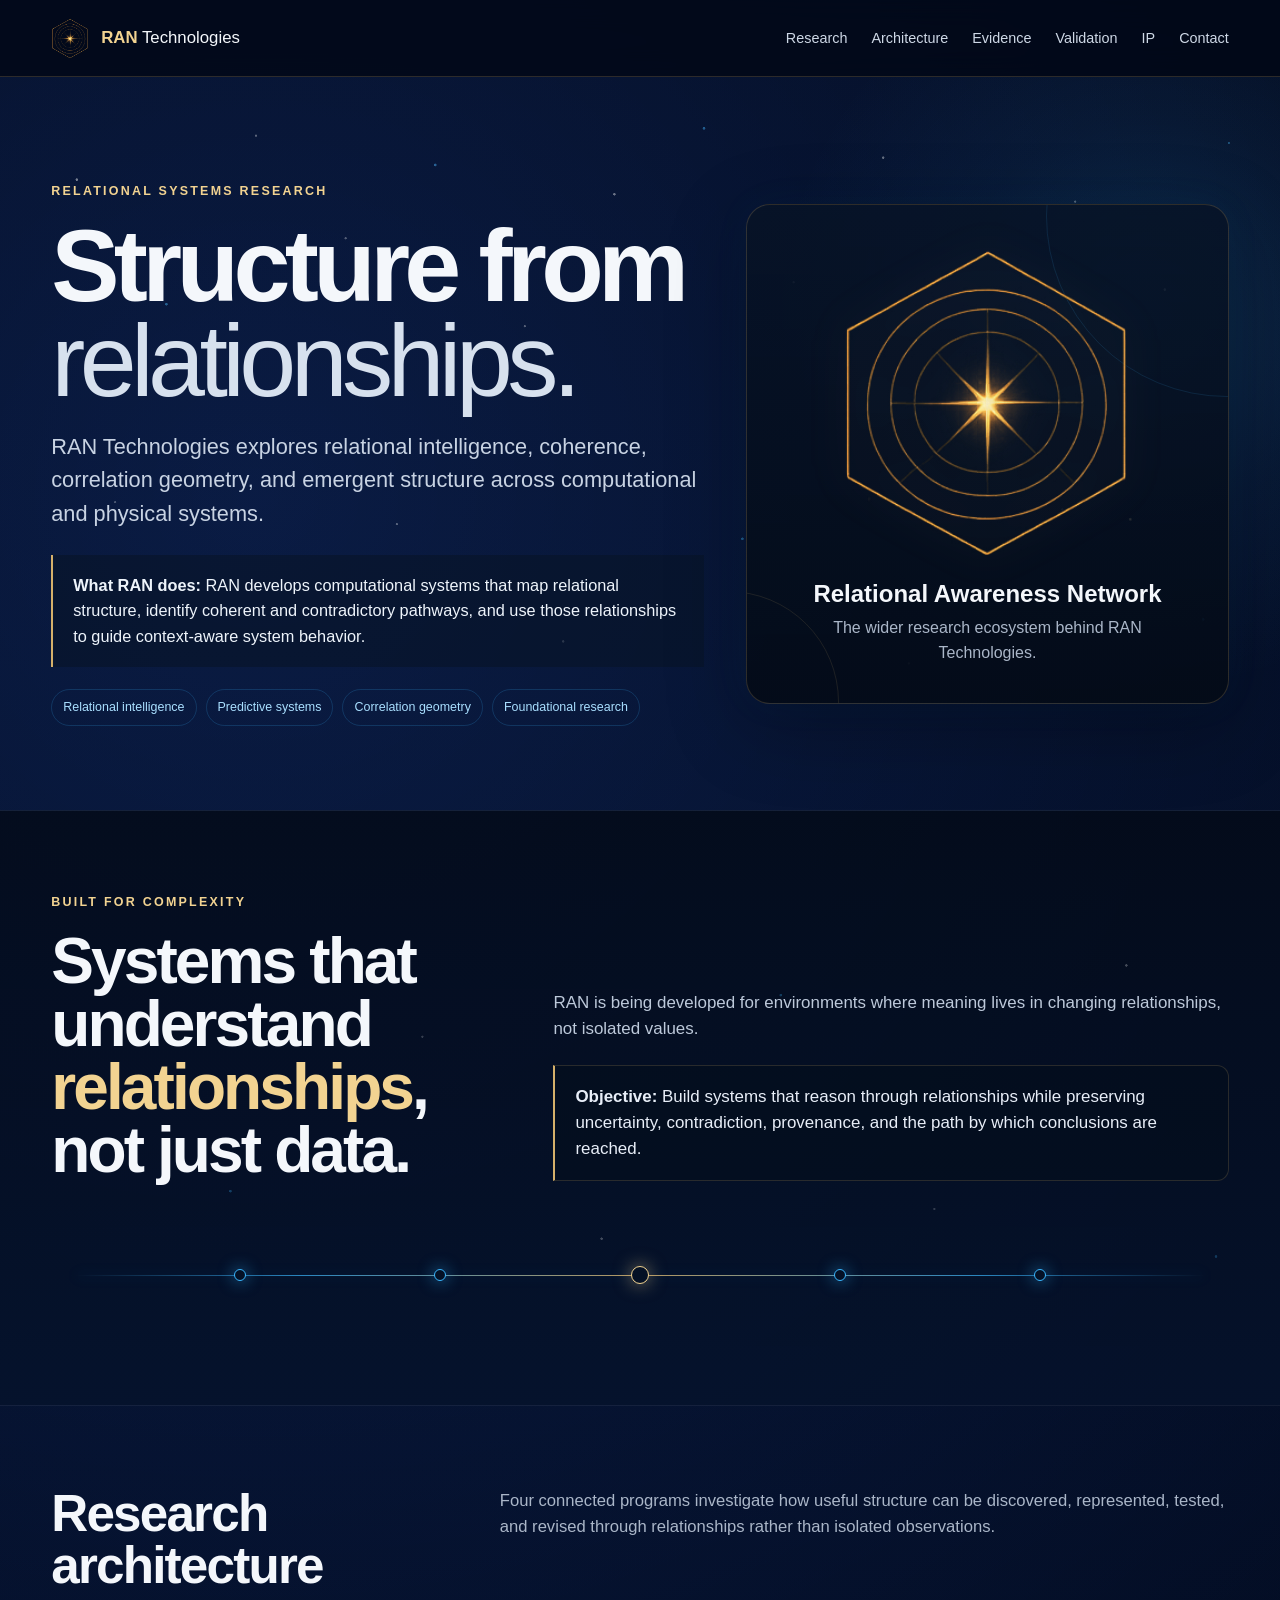
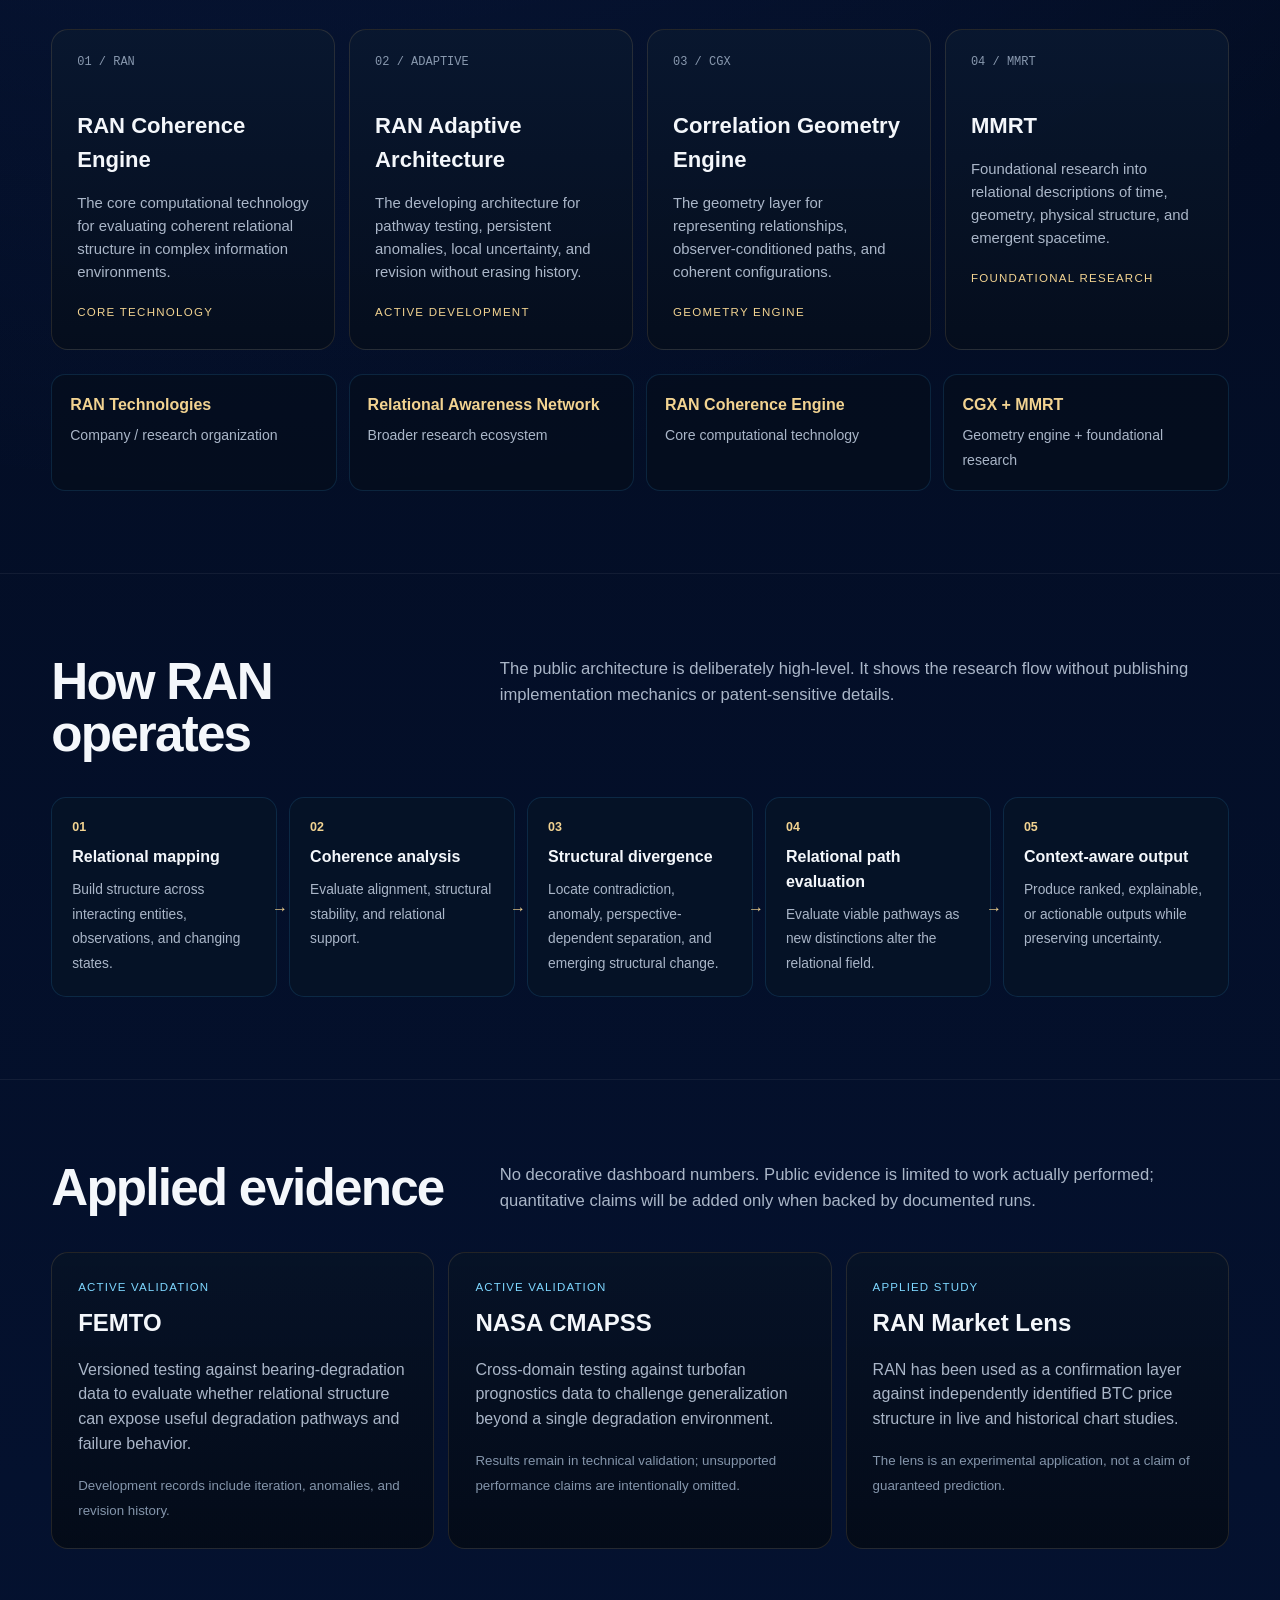
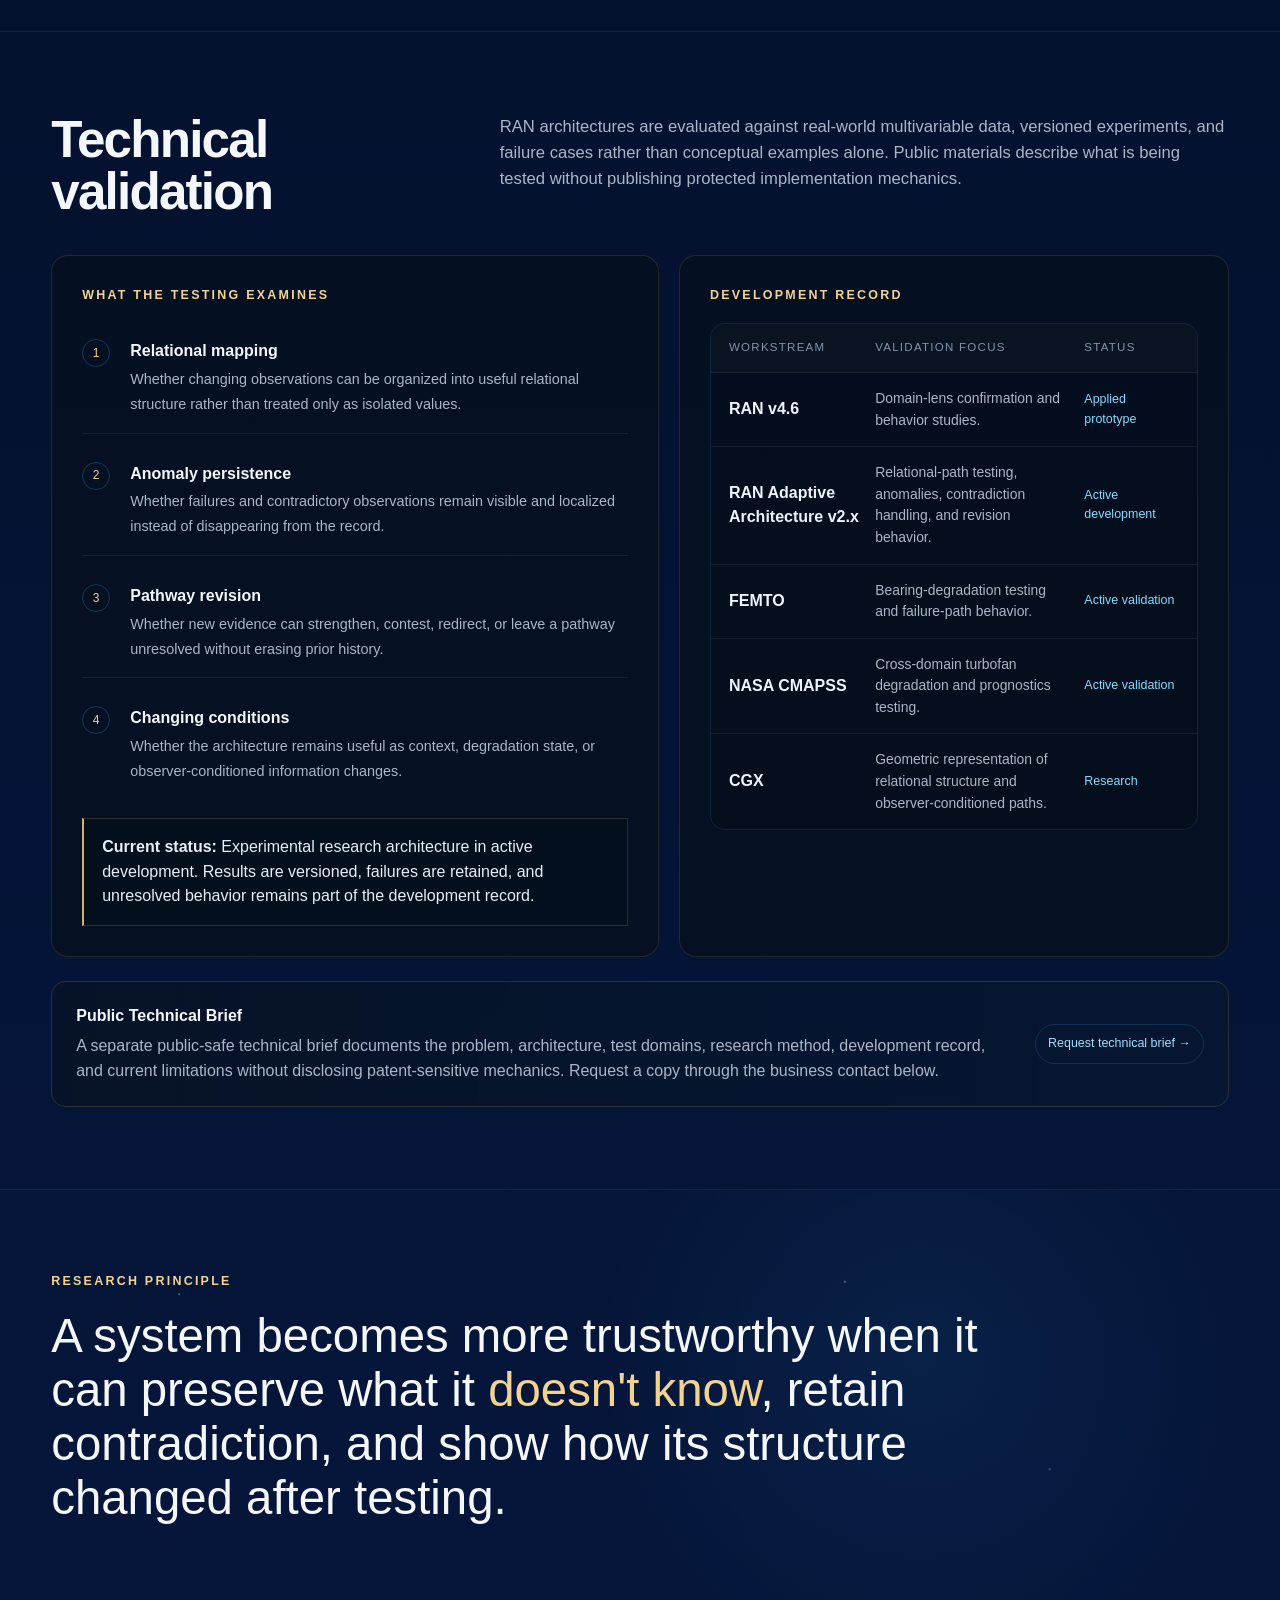
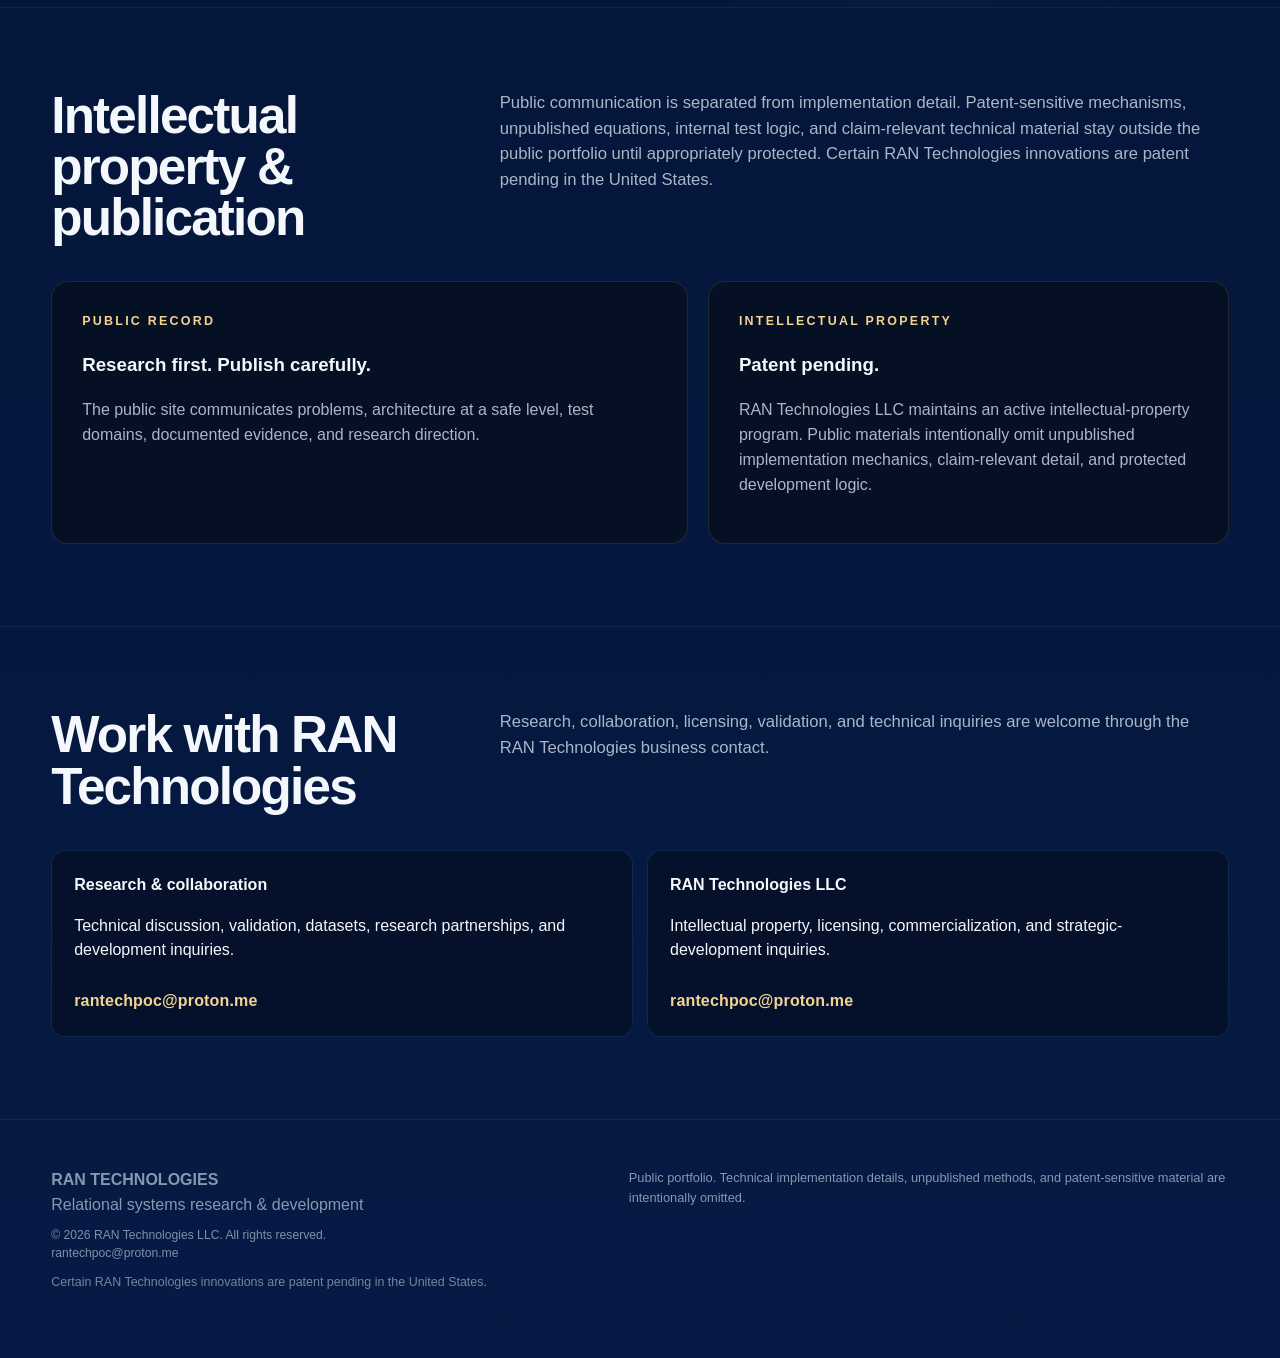
==== index.html @ ba669651 "Add files via upload ran-technologies.com" ====
<!DOCTYPE html>
<html lang="en"><head><meta charset="utf-8"/><meta content="width=device-width,initial-scale=1" name="viewport"/><title>RAN Technologies — Relational Systems Research | Patent Pending</title>
<style>
:root{--bg:#020817;--navy:#07142d;--panel:#071326;--panel2:#0a1a34;--text:#f4f7fb;--muted:#aab6c8;--gold:#d5b06a;--gold2:#f2d391;--blue:#39b7ff;--line:rgba(213,176,106,.20)}*{box-sizing:border-box}html{scroll-behavior:smooth}body{margin:0;background:radial-gradient(circle at 20% 8%,rgba(45,110,255,.18),transparent 28%),linear-gradient(180deg,#020817,#061a45);color:var(--text);font-family:Inter,Arial,sans-serif;line-height:1.55}a{color:inherit;text-decoration:none}.wrap{width:min(1180px,92vw);margin:auto}nav{position:sticky;top:0;z-index:9;background:rgba(2,8,23,.82);backdrop-filter:blur(14px);border-bottom:1px solid var(--line)}.nav{height:76px;display:flex;align-items:center;justify-content:space-between}.brand{display:flex;align-items:center;gap:12px;font-size:1.05rem}.brand img{width:38px}.brand b{color:var(--gold2)}.links{display:flex;gap:24px;color:#ced8e6;font-size:.9rem}header{padding:105px 0 84px;min-height:640px;display:flex;align-items:center}.hero{display:grid;grid-template-columns:1.15fr .85fr;gap:42px;align-items:center}.eyebrow{text-transform:uppercase;letter-spacing:.18em;color:var(--gold2);font-weight:700;font-size:.78rem;margin-bottom:18px}h1{font-size:clamp(3.3rem,8vw,7.1rem);line-height:.92;letter-spacing:-.055em;margin:0 0 22px}h1 span{font-weight:350;color:#d7e1ee}.lead{font-size:clamp(1.08rem,2vw,1.36rem);color:#c8d3e3;max-width:780px}.definition{margin-top:24px;padding:18px 20px;border-left:2px solid var(--gold);background:rgba(7,19,38,.58);color:#eef4fb;max-width:790px;font-size:1.02rem}.chips{display:flex;gap:9px;flex-wrap:wrap;margin-top:22px}.chip{border:1px solid rgba(57,183,255,.18);padding:8px 11px;border-radius:999px;color:#a9dfff;font-size:.78rem}.hero-logo{background:linear-gradient(180deg,rgba(7,19,38,.85),rgba(4,11,23,.92));border:1px solid var(--line);border-radius:24px;padding:38px;text-align:center}.hero-logo img{width:min(300px,80%);filter:drop-shadow(0 0 20px rgba(242,211,145,.2))}.hero-logo h3{margin:12px 0 4px;font-size:1.5rem}.hero-logo p{margin:0;color:var(--muted)}section{padding:82px 0;border-top:1px solid rgba(255,255,255,.06)}.head{display:grid;grid-template-columns:.82fr 1.5fr;gap:50px;margin-bottom:38px}h2{font-size:clamp(2rem,4vw,3.4rem);line-height:1;margin:0;letter-spacing:-.035em}.head p{margin:0;color:var(--muted);font-size:1.04rem}.grid4{display:grid;grid-template-columns:repeat(4,1fr);gap:14px}.card{background:linear-gradient(180deg,rgba(9,24,47,.95),rgba(5,14,29,.96));border:1px solid rgba(213,176,106,.15);border-radius:17px;padding:25px;min-height:265px}.num{color:#8898ae;font:12px ui-monospace,monospace;margin-bottom:40px}.card h3{font-size:1.38rem;margin:0 0 10px}.card p{color:var(--muted);font-size:.93rem}.tag{color:var(--gold2);font-size:.72rem;letter-spacing:.11em;text-transform:uppercase}.hierarchy{display:grid;grid-template-columns:repeat(4,1fr);gap:12px;margin-top:24px}.hitem{padding:18px;border:1px solid rgba(57,183,255,.14);border-radius:14px;background:rgba(5,13,27,.62)}.hitem strong{display:block;color:var(--gold2);margin-bottom:5px}.hitem span{color:var(--muted);font-size:.88rem}.flow{display:grid;grid-template-columns:repeat(5,1fr);gap:12px;align-items:stretch}.step{background:rgba(7,19,38,.8);border:1px solid rgba(57,183,255,.14);border-radius:15px;padding:20px;position:relative}.step:not(:last-child):after{content:'→';position:absolute;right:-12px;top:50%;color:var(--gold2);z-index:2}.step b{display:block;color:var(--gold2);font-size:.78rem;margin-bottom:8px}.step strong{display:block;margin-bottom:7px}.step span{color:var(--muted);font-size:.86rem}.proof{display:grid;grid-template-columns:repeat(3,1fr);gap:14px}.proofcard{background:linear-gradient(180deg,rgba(7,19,38,.88),rgba(4,11,23,.92));border:1px solid rgba(213,176,106,.15);border-radius:17px;padding:26px}.proofcard .status{font-size:.72rem;text-transform:uppercase;letter-spacing:.1em;color:#7ed7ff}.proofcard h3{font-size:1.5rem;margin:8px 0 10px}.proofcard p{color:var(--muted)}.proofcard small{color:#8495ab}.method{font-size:clamp(1.7rem,3.7vw,3.15rem);line-height:1.14;max-width:980px}.method em{font-style:normal;color:var(--gold2)}.split{display:grid;grid-template-columns:1.1fr .9fr;gap:20px}.panel{background:rgba(6,16,32,.84);border:1px solid rgba(213,176,106,.15);border-radius:17px;padding:30px}.panel p{color:var(--muted)}.contact{display:grid;grid-template-columns:1fr 1fr;gap:14px}.contact div{padding:22px;border:1px solid rgba(57,183,255,.14);border-radius:14px;background:rgba(5,13,27,.6)}.doorwrap{padding:34px 0 10px;text-align:center}.door{display:inline-grid;place-items:center;width:48px;height:48px;border:1px solid rgba(213,176,106,.26);border-radius:50%;font-size:20px;color:var(--gold2);opacity:.62}footer{padding:48px 0 65px;color:#8798ae;border-top:1px solid rgba(255,255,255,.06)}.foot{display:flex;justify-content:space-between;gap:30px}@media(max-width:900px){.links{display:none}.hero,.head,.split{grid-template-columns:1fr}.grid4{grid-template-columns:1fr 1fr}.hierarchy{grid-template-columns:1fr 1fr}.flow,.proof,.contact{grid-template-columns:1fr}.step:not(:last-child):after{content:'↓';right:50%;top:auto;bottom:-15px}}@media(max-width:560px){.grid4,.hierarchy{grid-template-columns:1fr}}

/* V4 atmospheric layer: sparse, deliberate, not decorative wallpaper */
header{position:relative;overflow:hidden;isolation:isolate}
header:before{content:"";position:absolute;inset:0;z-index:-2;pointer-events:none;opacity:.62;background-image:
radial-gradient(circle at 6% 14%,rgba(255,255,255,.72) 0 1px,transparent 1.5px),
radial-gradient(circle at 13% 31%,rgba(75,190,255,.70) 0 1px,transparent 1.6px),
radial-gradient(circle at 20% 8%,rgba(255,255,255,.55) 0 .8px,transparent 1.4px),
radial-gradient(circle at 27% 22%,rgba(255,255,255,.48) 0 .9px,transparent 1.4px),
radial-gradient(circle at 34% 12%,rgba(78,184,255,.75) 0 1px,transparent 1.7px),
radial-gradient(circle at 41% 34%,rgba(255,255,255,.50) 0 .8px,transparent 1.4px),
radial-gradient(circle at 48% 16%,rgba(255,255,255,.65) 0 1px,transparent 1.5px),
radial-gradient(circle at 55% 7%,rgba(65,180,255,.72) 0 1px,transparent 1.7px),
radial-gradient(circle at 62% 28%,rgba(255,255,255,.46) 0 .8px,transparent 1.4px),
radial-gradient(circle at 69% 11%,rgba(255,255,255,.62) 0 .9px,transparent 1.5px),
radial-gradient(circle at 76% 35%,rgba(75,190,255,.65) 0 1px,transparent 1.6px),
radial-gradient(circle at 84% 17%,rgba(255,255,255,.52) 0 .8px,transparent 1.4px),
radial-gradient(circle at 91% 29%,rgba(255,255,255,.68) 0 1px,transparent 1.5px),
radial-gradient(circle at 96% 9%,rgba(75,190,255,.55) 0 .8px,transparent 1.4px),
radial-gradient(circle at 9% 58%,rgba(255,255,255,.42) 0 .8px,transparent 1.4px),
radial-gradient(circle at 18% 73%,rgba(63,183,255,.62) 0 1px,transparent 1.6px),
radial-gradient(circle at 31% 61%,rgba(255,255,255,.52) 0 .8px,transparent 1.4px),
radial-gradient(circle at 44% 77%,rgba(255,255,255,.55) 0 .9px,transparent 1.5px),
radial-gradient(circle at 58% 63%,rgba(63,183,255,.68) 0 1px,transparent 1.6px),
radial-gradient(circle at 71% 80%,rgba(255,255,255,.43) 0 .8px,transparent 1.4px),
radial-gradient(circle at 83% 59%,rgba(255,255,255,.58) 0 .9px,transparent 1.5px),
radial-gradient(circle at 94% 74%,rgba(63,183,255,.62) 0 1px,transparent 1.6px)}
header:after{content:"";position:absolute;width:780px;height:780px;border-radius:50%;right:-260px;top:-150px;z-index:-1;pointer-events:none;background:radial-gradient(circle,rgba(57,183,255,.16),rgba(57,183,255,.055) 36%,transparent 68%)}
.hero-logo{box-shadow:0 22px 80px rgba(0,0,0,.28),0 0 42px rgba(57,183,255,.045)}
.hero-logo:before,.hero-logo:after{content:"";position:absolute;border-radius:50%;border:1px solid rgba(57,183,255,.12);pointer-events:none}.hero-logo{position:relative;overflow:hidden}.hero-logo:before{width:360px;height:360px;right:-180px;top:-170px}.hero-logo:after{width:220px;height:220px;left:-130px;bottom:-110px;border-color:rgba(213,176,106,.12)}
.missionband{position:relative;overflow:hidden;isolation:isolate;background:linear-gradient(180deg,rgba(3,10,23,.82),rgba(5,18,43,.80))}
.missionband:before{content:"";position:absolute;inset:0;z-index:-2;opacity:.42;background-image:
radial-gradient(circle at 8% 25%,rgba(255,255,255,.62) 0 1px,transparent 1.5px),radial-gradient(circle at 18% 64%,rgba(57,183,255,.68) 0 1px,transparent 1.6px),radial-gradient(circle at 33% 38%,rgba(255,255,255,.48) 0 .8px,transparent 1.4px),radial-gradient(circle at 47% 72%,rgba(255,255,255,.58) 0 1px,transparent 1.5px),radial-gradient(circle at 61% 31%,rgba(57,183,255,.64) 0 1px,transparent 1.6px),radial-gradient(circle at 73% 67%,rgba(255,255,255,.44) 0 .8px,transparent 1.4px),radial-gradient(circle at 88% 26%,rgba(255,255,255,.60) 0 1px,transparent 1.5px),radial-gradient(circle at 95% 75%,rgba(57,183,255,.60) 0 1px,transparent 1.6px)}
.missiongrid{display:grid;grid-template-columns:.8fr 1.2fr;gap:52px;align-items:end}.missionbig{font-size:clamp(2.4rem,5vw,4.8rem);line-height:.98;letter-spacing:-.045em;margin:0}.missionbig em{font-style:normal;color:var(--gold2)}.missioncopy{font-size:1.06rem;color:#bdc9da;max-width:680px}.objective{margin-top:22px;padding:18px 20px;border:1px solid rgba(213,176,106,.18);border-left:2px solid var(--gold);border-radius:0 12px 12px 0;background:rgba(5,14,29,.58);color:#e8eef8}.relational-line{height:96px;position:relative;margin-top:46px}.relational-line:before{content:"";position:absolute;left:2%;right:2%;top:50%;height:1px;background:linear-gradient(90deg,transparent,rgba(57,183,255,.7) 20%,rgba(213,176,106,.85) 50%,rgba(57,183,255,.7) 80%,transparent);box-shadow:0 0 14px rgba(57,183,255,.28)}.node{position:absolute;top:50%;transform:translate(-50%,-50%);width:12px;height:12px;border-radius:50%;background:#051125;border:1px solid var(--blue);box-shadow:0 0 16px rgba(57,183,255,.65)}.node.gold{border-color:var(--gold2);box-shadow:0 0 18px rgba(242,211,145,.55)}.node.n1{left:16%}.node.n2{left:33%}.node.n3{left:50%;width:18px;height:18px}.node.n4{left:67%}.node.n5{left:84%}
#method{position:relative;overflow:hidden;background:radial-gradient(circle at 72% 40%,rgba(57,183,255,.07),transparent 34%)}
#method:before{content:"";position:absolute;inset:0;pointer-events:none;opacity:.26;background-image:radial-gradient(circle at 14% 25%,#fff 0 .8px,transparent 1.4px),radial-gradient(circle at 28% 70%,#39b7ff 0 1px,transparent 1.5px),radial-gradient(circle at 66% 22%,#fff 0 .8px,transparent 1.4px),radial-gradient(circle at 82% 67%,#39b7ff 0 1px,transparent 1.5px)}
.contact a.email{display:inline-block;margin-top:10px;color:var(--gold2);font-weight:700;letter-spacing:.01em}.legal{margin-top:8px;color:#7f90a6;font-size:.76rem}
@media(max-width:900px){.missiongrid{grid-template-columns:1fr}}

.validation-grid{display:grid;grid-template-columns:1.05fr .95fr;gap:20px}.validation-list{display:grid;gap:12px}.vitem{display:grid;grid-template-columns:34px 1fr;gap:14px;padding:16px 0;border-bottom:1px solid rgba(255,255,255,.07)}.vitem:last-child{border-bottom:0}.vnum{width:28px;height:28px;border-radius:50%;display:grid;place-items:center;border:1px solid rgba(57,183,255,.25);color:var(--gold2);font-size:.75rem}.vitem strong{display:block;margin-bottom:3px}.vitem span{color:var(--muted);font-size:.9rem}.statusline{margin-top:18px;padding:16px 18px;border:1px solid rgba(213,176,106,.18);border-left:2px solid var(--gold);background:rgba(5,14,29,.58);color:#e7eef8}.record{display:grid;gap:0;border:1px solid rgba(57,183,255,.14);border-radius:15px;overflow:hidden;background:rgba(5,13,27,.55)}.record-row{display:grid;grid-template-columns:1.05fr 1.55fr .75fr;gap:14px;padding:15px 18px;border-bottom:1px solid rgba(255,255,255,.065);align-items:center}.record-row:last-child{border-bottom:0}.record-row.header{font-size:.72rem;text-transform:uppercase;letter-spacing:.11em;color:#8294aa;background:rgba(255,255,255,.025)}.record-row strong{color:#eef5ff}.record-row span{color:var(--muted);font-size:.87rem}.record-row em{font-style:normal;color:#83dcff;font-size:.78rem}.briefcta{margin-top:24px;display:flex;justify-content:space-between;gap:20px;align-items:center;padding:22px 24px;border:1px solid rgba(213,176,106,.18);border-radius:15px;background:linear-gradient(90deg,rgba(7,19,38,.88),rgba(7,23,48,.72))}.briefcta p{margin:5px 0 0;color:var(--muted)}.briefbadge{white-space:nowrap;padding:9px 12px;border-radius:999px;border:1px solid rgba(57,183,255,.18);color:#9ddfff;font-size:.78rem}@media(max-width:900px){.validation-grid{grid-template-columns:1fr}.record-row{grid-template-columns:1fr}.record-row.header{display:none}.briefcta{display:block}.briefbadge{display:inline-block;margin-top:14px}}
</style></head><body>
<nav><div class="wrap nav"><div class="brand"><img alt="RAN mark" src="[data-uri]"/><span><b>RAN</b> Technologies</span></div><div class="links"><a href="#research">Research</a><a href="#architecture">Architecture</a><a href="#evidence">Evidence</a><a href="#validation">Validation</a><a href="#ip">IP</a><a href="#contact">Contact</a></div></div></nav>
<header><div class="wrap hero"><div><div class="eyebrow">Relational systems research</div><h1>Structure from <span>relationships.</span></h1><p class="lead">RAN Technologies explores relational intelligence, coherence, correlation geometry, and emergent structure across computational and physical systems.</p><div class="definition"><strong>What RAN does:</strong> RAN develops computational systems that map relational structure, identify coherent and contradictory pathways, and use those relationships to guide context-aware system behavior.</div><div class="chips"><span class="chip">Relational intelligence</span><span class="chip">Predictive systems</span><span class="chip">Correlation geometry</span><span class="chip">Foundational research</span></div></div><div class="hero-logo"><img alt="RAN logo" src="[data-uri]"/><h3>Relational Awareness Network</h3><p>The wider research ecosystem behind RAN Technologies.</p></div></div></header>
<section class="missionband" id="objective"><div class="wrap"><div class="missiongrid"><div><div class="eyebrow">Built for complexity</div><h2 class="missionbig">Systems that understand <em>relationships</em>, not just data.</h2></div><div class="missioncopy"><p>RAN is being developed for environments where meaning lives in changing relationships, not isolated values.</p><div class="objective"><strong>Objective:</strong> Build systems that reason through relationships while preserving uncertainty, contradiction, provenance, and the path by which conclusions are reached.</div></div></div><div aria-hidden="true" class="relational-line"><span class="node n1"></span><span class="node n2"></span><span class="node gold n3"></span><span class="node n4"></span><span class="node n5"></span></div></div></section>
<section id="research"><div class="wrap"><div class="head"><h2>Research architecture</h2><p>Four connected programs investigate how useful structure can be discovered, represented, tested, and revised through relationships rather than isolated observations.</p></div><div class="grid4"><div class="card"><div class="num">01 / RAN</div><h3>RAN Coherence Engine</h3><p>The core computational technology for evaluating coherent relational structure in complex information environments.</p><span class="tag">Core technology</span></div><div class="card"><div class="num">02 / ADAPTIVE</div><h3>RAN Adaptive Architecture</h3><p>The developing architecture for pathway testing, persistent anomalies, local uncertainty, and revision without erasing history.</p><span class="tag">Active development</span></div><div class="card"><div class="num">03 / CGX</div><h3>Correlation Geometry Engine</h3><p>The geometry layer for representing relationships, observer-conditioned paths, and coherent configurations.</p><span class="tag">Geometry engine</span></div><div class="card"><div class="num">04 / MMRT</div><h3>MMRT</h3><p>Foundational research into relational descriptions of time, geometry, physical structure, and emergent spacetime.</p><span class="tag">Foundational research</span></div></div><div class="hierarchy"><div class="hitem"><strong>RAN Technologies</strong><span>Company / research organization</span></div><div class="hitem"><strong>Relational Awareness Network</strong><span>Broader research ecosystem</span></div><div class="hitem"><strong>RAN Coherence Engine</strong><span>Core computational technology</span></div><div class="hitem"><strong>CGX + MMRT</strong><span>Geometry engine + foundational research</span></div></div></div></section>
<section id="architecture"><div class="wrap"><div class="head"><h2>How RAN operates</h2><p>The public architecture is deliberately high-level. It shows the research flow without publishing implementation mechanics or patent-sensitive details.</p></div><div class="flow"><div class="step"><b>01</b><strong>Relational mapping</strong><span>Build structure across interacting entities, observations, and changing states.</span></div><div class="step"><b>02</b><strong>Coherence analysis</strong><span>Evaluate alignment, structural stability, and relational support.</span></div><div class="step"><b>03</b><strong>Structural divergence</strong><span>Locate contradiction, anomaly, perspective-dependent separation, and emerging structural change.</span></div><div class="step"><b>04</b><strong>Relational path evaluation</strong><span>Evaluate viable pathways as new distinctions alter the relational field.</span></div><div class="step"><b>05</b><strong>Context-aware output</strong><span>Produce ranked, explainable, or actionable outputs while preserving uncertainty.</span></div></div></div></section>
<section id="evidence"><div class="wrap"><div class="head"><h2>Applied evidence</h2><p>No decorative dashboard numbers. Public evidence is limited to work actually performed; quantitative claims will be added only when backed by documented runs.</p></div><div class="proof"><div class="proofcard"><div class="status">Active validation</div><h3>FEMTO</h3><p>Versioned testing against bearing-degradation data to evaluate whether relational structure can expose useful degradation pathways and failure behavior.</p><small>Development records include iteration, anomalies, and revision history.</small></div><div class="proofcard"><div class="status">Active validation</div><h3>NASA CMAPSS</h3><p>Cross-domain testing against turbofan prognostics data to challenge generalization beyond a single degradation environment.</p><small>Results remain in technical validation; unsupported performance claims are intentionally omitted.</small></div><div class="proofcard"><div class="status">Applied study</div><h3>RAN Market Lens</h3><p>RAN has been used as a confirmation layer against independently identified BTC price structure in live and historical chart studies.</p><small>The lens is an experimental application, not a claim of guaranteed prediction.</small></div></div></div></section>
<section id="validation"><div class="wrap"><div class="head"><h2>Technical validation</h2><p>RAN architectures are evaluated against real-world multivariable data, versioned experiments, and failure cases rather than conceptual examples alone. Public materials describe what is being tested without publishing protected implementation mechanics.</p></div><div class="validation-grid"><div class="panel"><div class="eyebrow">What the testing examines</div><div class="validation-list"><div class="vitem"><div class="vnum">1</div><div><strong>Relational mapping</strong><span>Whether changing observations can be organized into useful relational structure rather than treated only as isolated values.</span></div></div><div class="vitem"><div class="vnum">2</div><div><strong>Anomaly persistence</strong><span>Whether failures and contradictory observations remain visible and localized instead of disappearing from the record.</span></div></div><div class="vitem"><div class="vnum">3</div><div><strong>Pathway revision</strong><span>Whether new evidence can strengthen, contest, redirect, or leave a pathway unresolved without erasing prior history.</span></div></div><div class="vitem"><div class="vnum">4</div><div><strong>Changing conditions</strong><span>Whether the architecture remains useful as context, degradation state, or observer-conditioned information changes.</span></div></div></div><div class="statusline"><strong>Current status:</strong> Experimental research architecture in active development. Results are versioned, failures are retained, and unresolved behavior remains part of the development record.</div></div><div class="panel"><div class="eyebrow">Development record</div><div class="record"><div class="record-row header"><div>Workstream</div><div>Validation focus</div><div>Status</div></div><div class="record-row"><strong>RAN v4.6</strong><span>Domain-lens confirmation and behavior studies.</span><em>Applied prototype</em></div><div class="record-row"><strong>RAN Adaptive Architecture v2.x</strong><span>Relational-path testing, anomalies, contradiction handling, and revision behavior.</span><em>Active development</em></div><div class="record-row"><strong>FEMTO</strong><span>Bearing-degradation testing and failure-path behavior.</span><em>Active validation</em></div><div class="record-row"><strong>NASA CMAPSS</strong><span>Cross-domain turbofan degradation and prognostics testing.</span><em>Active validation</em></div><div class="record-row"><strong>CGX</strong><span>Geometric representation of relational structure and observer-conditioned paths.</span><em>Research</em></div></div></div></div><div class="briefcta" id="technical-brief"><div><strong>Public Technical Brief</strong><p>A separate public-safe technical brief documents the problem, architecture, test domains, research method, development record, and current limitations without disclosing patent-sensitive mechanics. Request a copy through the business contact below.</p></div><div class="briefbadge"><a href="mailto:rantechpoc@proton.me?subject=RAN%20Public%20Technical%20Brief" style="color:inherit;text-decoration:none">Request technical brief →</a></div></div></div></section>
<section id="method"><div class="wrap"><div class="eyebrow">Research principle</div><div class="method">A system becomes more trustworthy when it can preserve what it <em>doesn't know</em>, retain contradiction, and show how its structure changed after testing.</div></div></section>
<section id="ip"><div class="wrap"><div class="head"><h2>Intellectual property &amp; publication</h2><p>Public communication is separated from implementation detail. Patent-sensitive mechanisms, unpublished equations, internal test logic, and claim-relevant technical material stay outside the public portfolio until appropriately protected. Certain RAN Technologies innovations are patent pending in the United States.</p></div><div class="split"><div class="panel"><div class="eyebrow">Public record</div><h3>Research first. Publish carefully.</h3><p>The public site communicates problems, architecture at a safe level, test domains, documented evidence, and research direction.</p></div><div class="panel"><div class="eyebrow">Intellectual property</div><h3>Patent pending.</h3><p>RAN Technologies LLC maintains an active intellectual-property program. Public materials intentionally omit unpublished implementation mechanics, claim-relevant detail, and protected development logic.</p></div></div></div></section>
<section id="contact"><div class="wrap"><div class="head"><h2>Work with RAN Technologies</h2><p>Research, collaboration, licensing, validation, and technical inquiries are welcome through the RAN Technologies business contact.</p></div><div class="contact"><div><strong>Research &amp; collaboration</strong><p>Technical discussion, validation, datasets, research partnerships, and development inquiries.</p><a class="email" href="mailto:rantechpoc@proton.me">rantechpoc@proton.me</a></div><div><strong>RAN Technologies LLC</strong><p>Intellectual property, licensing, commercialization, and strategic-development inquiries.</p><a class="email" href="mailto:rantechpoc@proton.me">rantechpoc@proton.me</a></div></div></div></section>

<footer><div class="wrap foot"><div><strong>RAN TECHNOLOGIES</strong><br/>Relational systems research &amp; development<div class="legal">© 2026 RAN Technologies LLC. All rights reserved.<br/><a href="mailto:rantechpoc@proton.me">rantechpoc@proton.me</a></div><div style="margin-top:10px;font-size:.78rem;color:#73869e">Certain RAN Technologies innovations are patent pending in the United States.</div></div><div style="max-width:600px;font-size:.8rem">Public portfolio. Technical implementation details, unpublished methods, and patent-sensitive material are intentionally omitted.</div></div></footer></body></html>
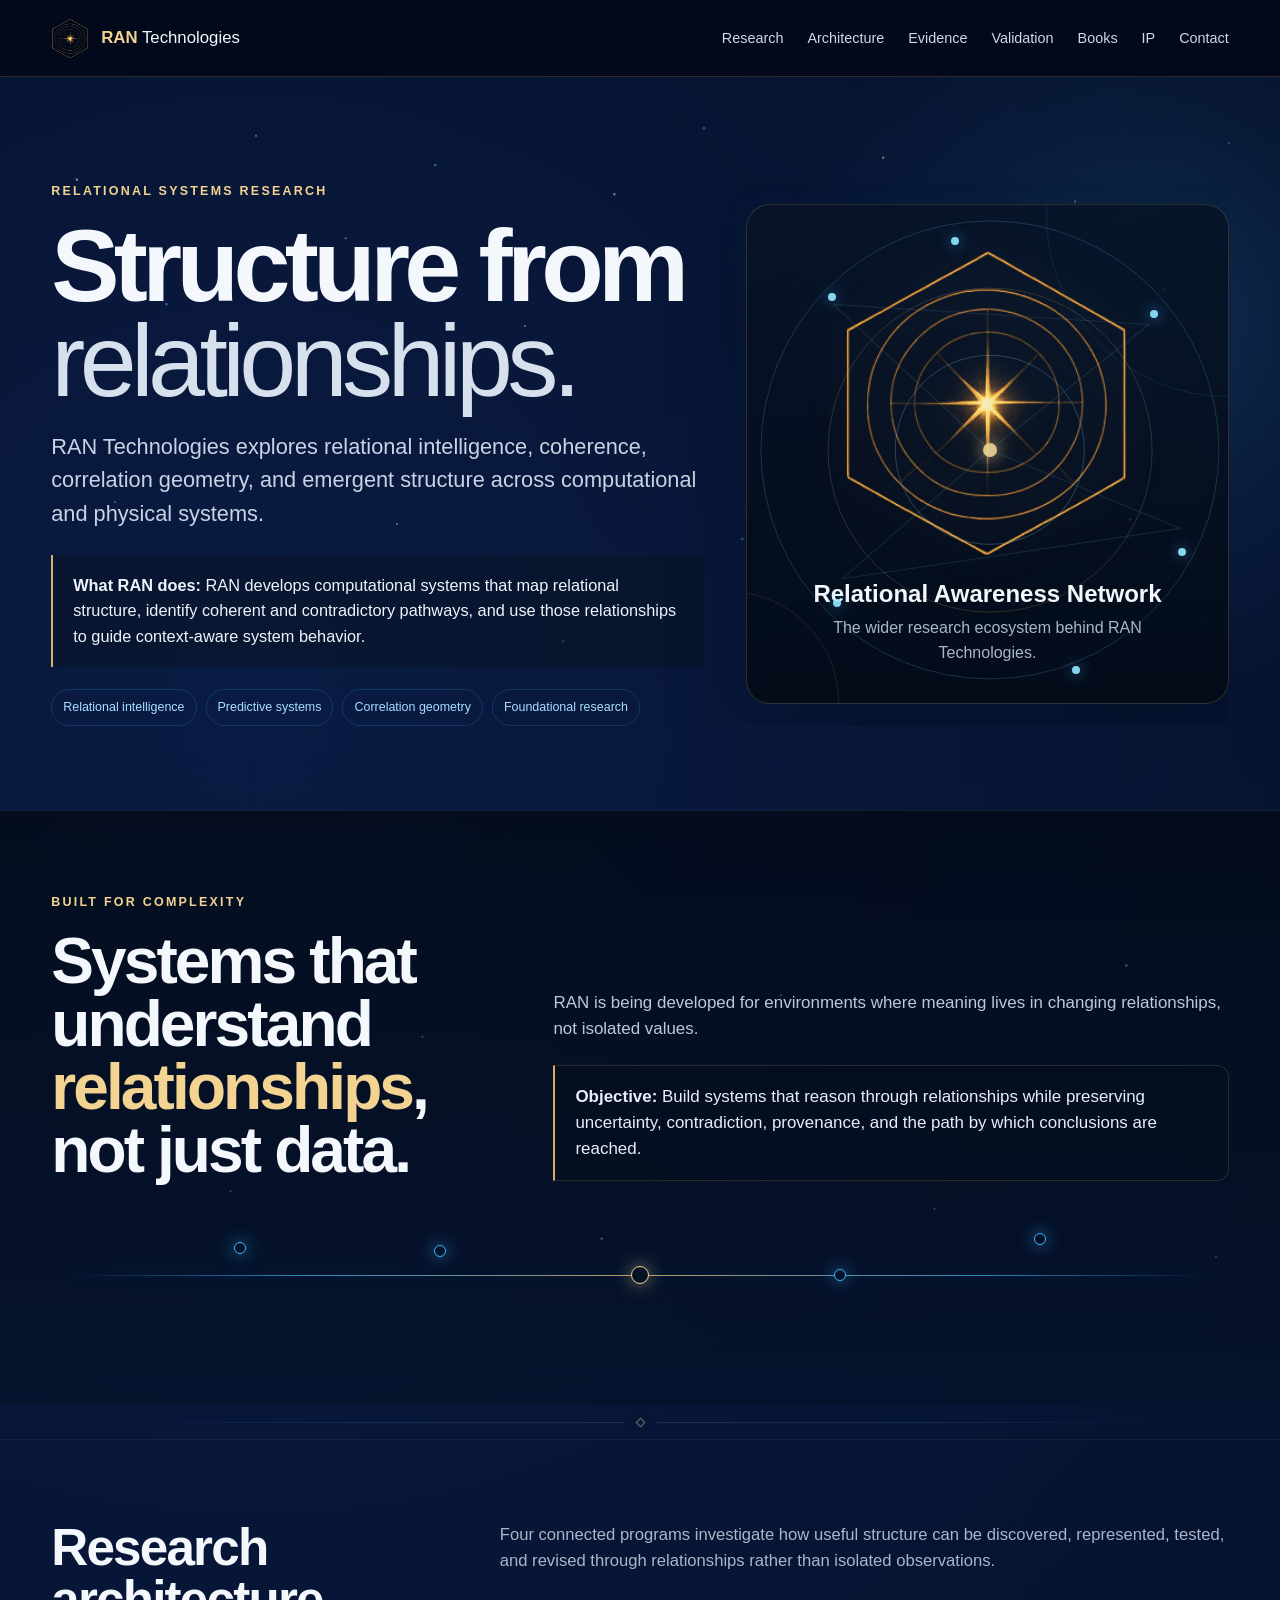
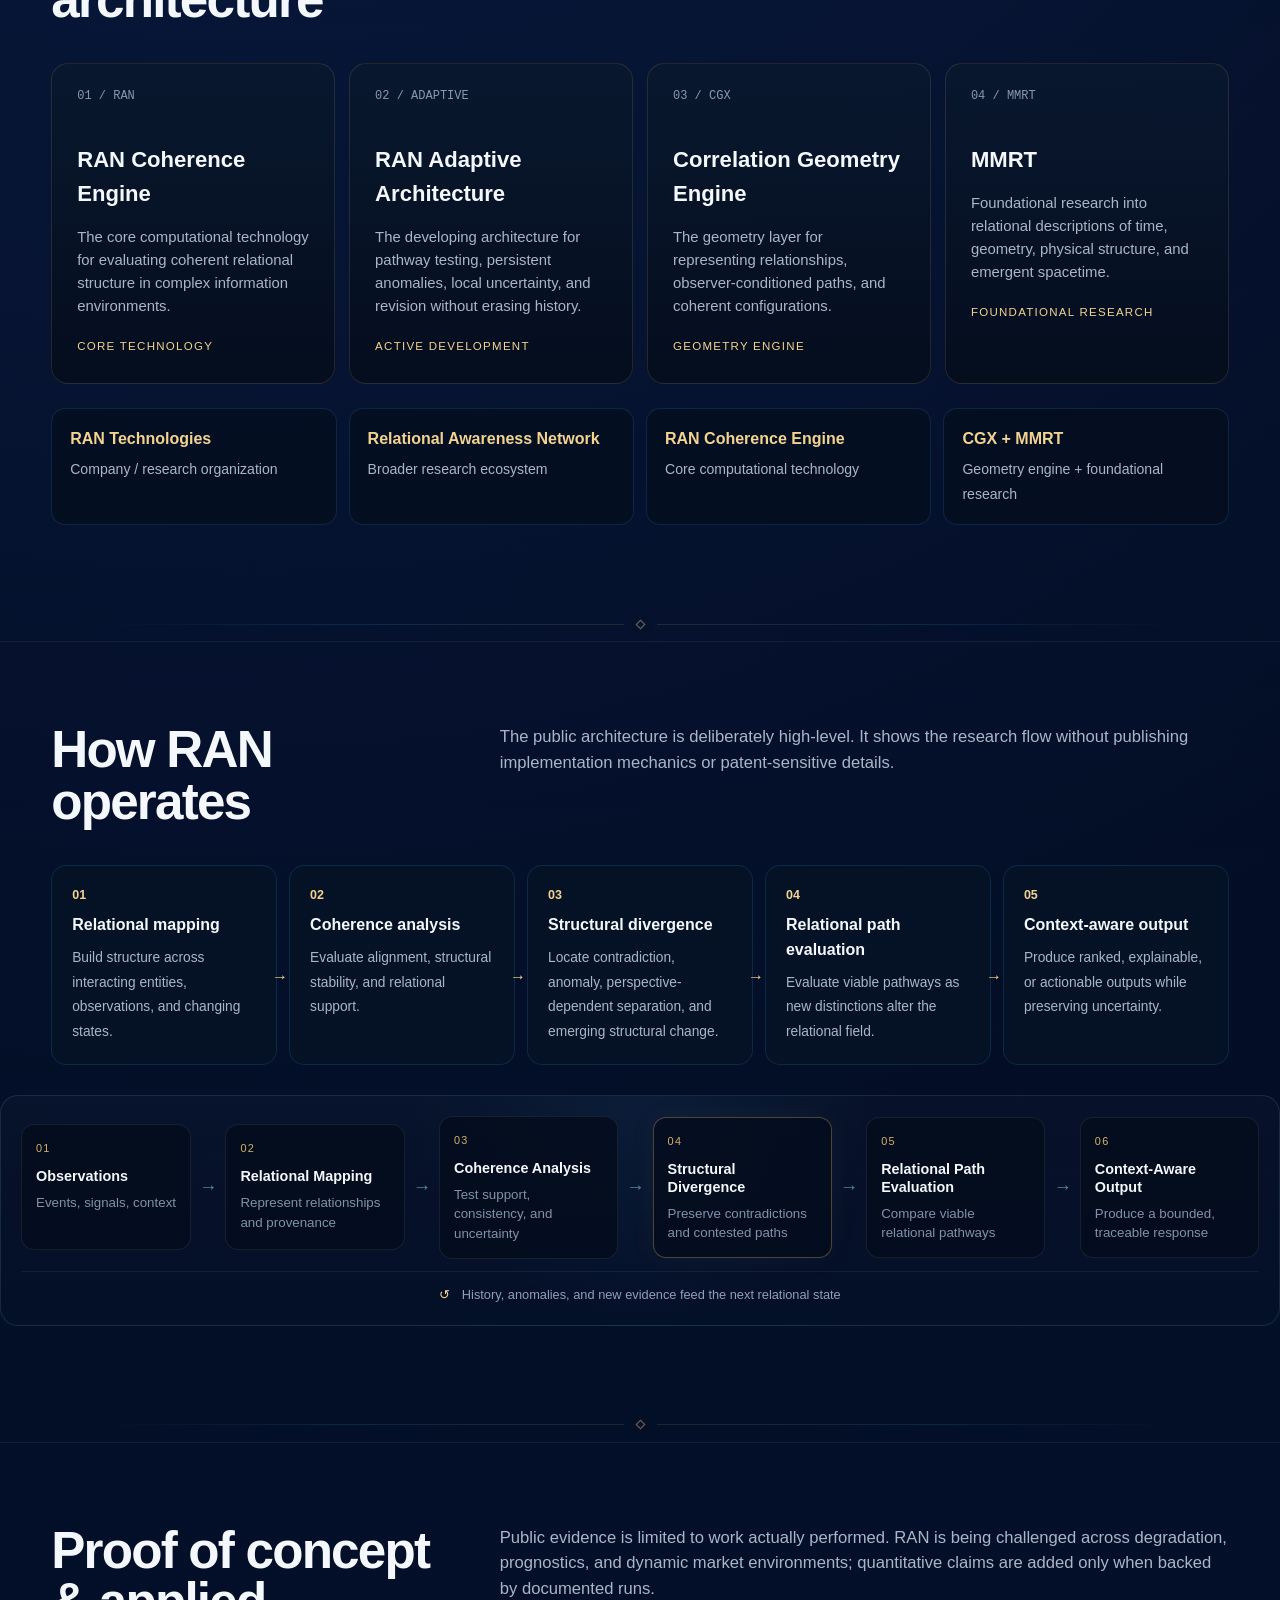
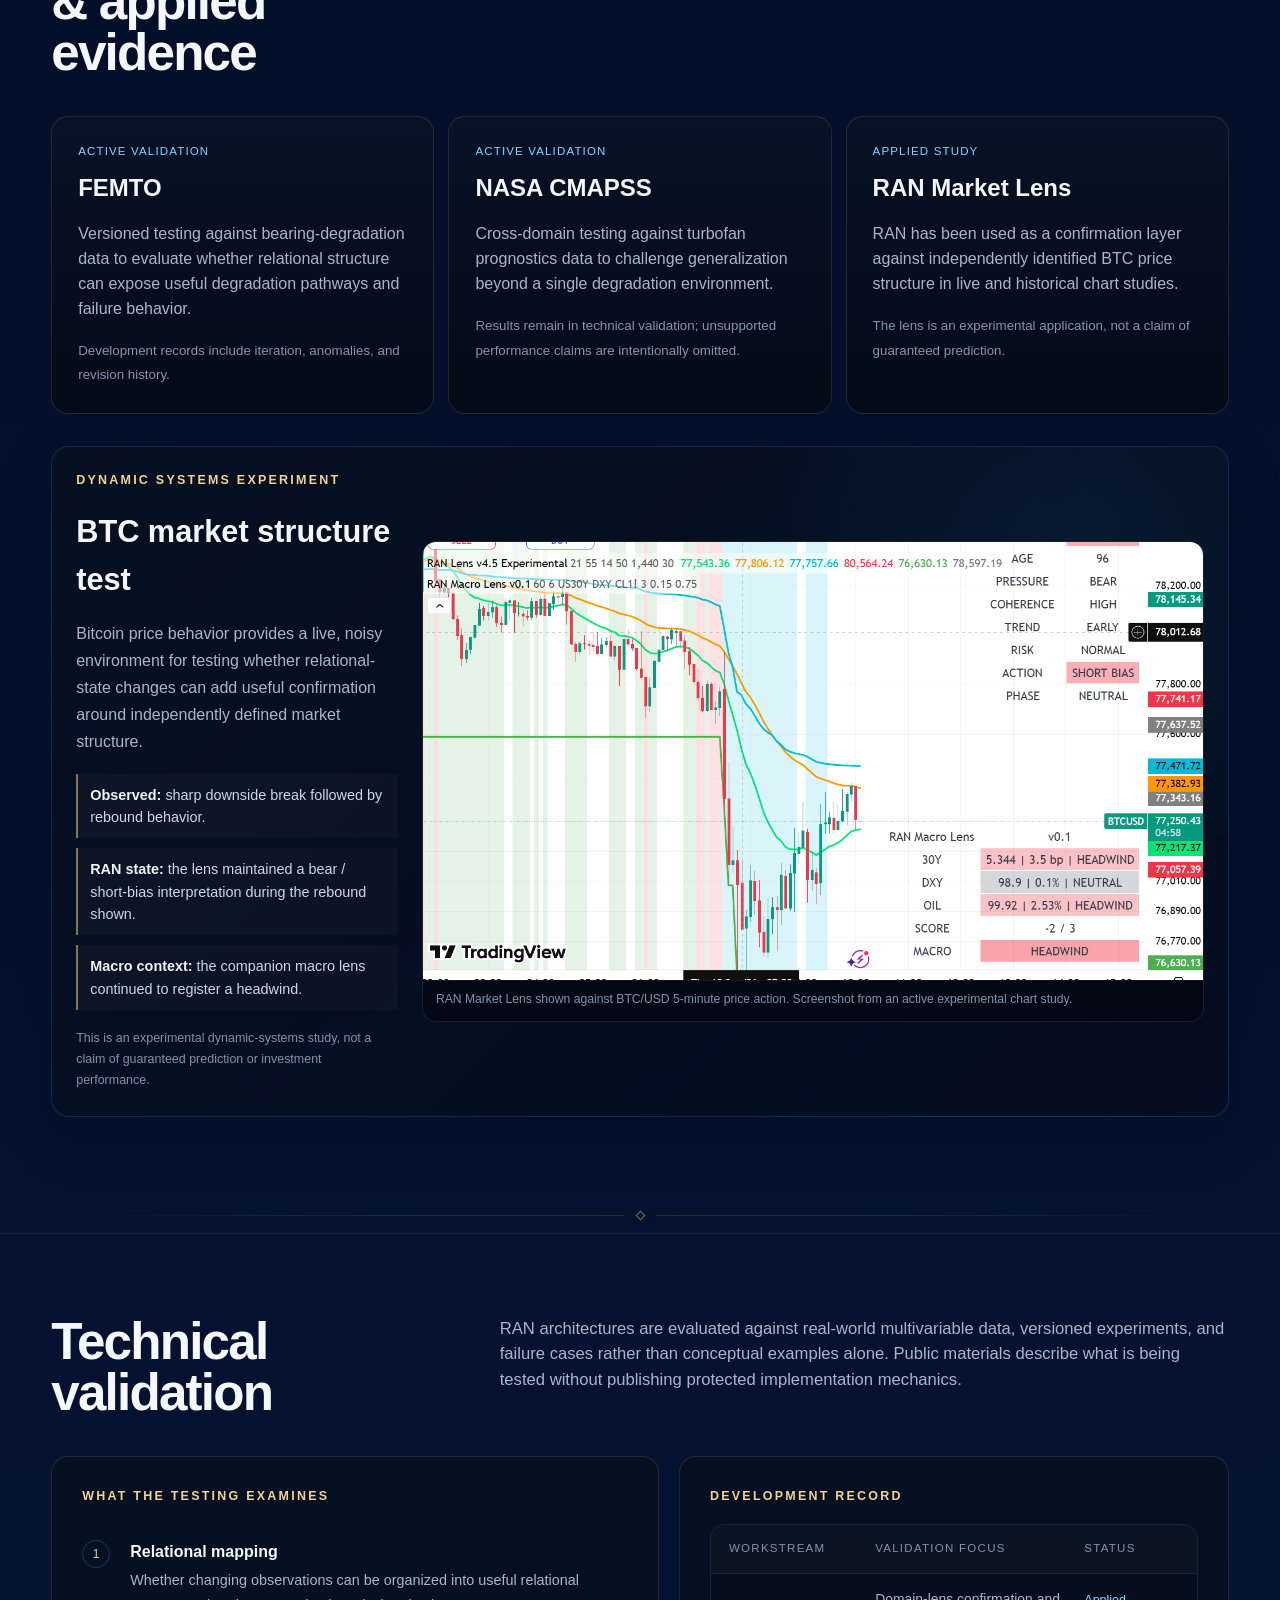
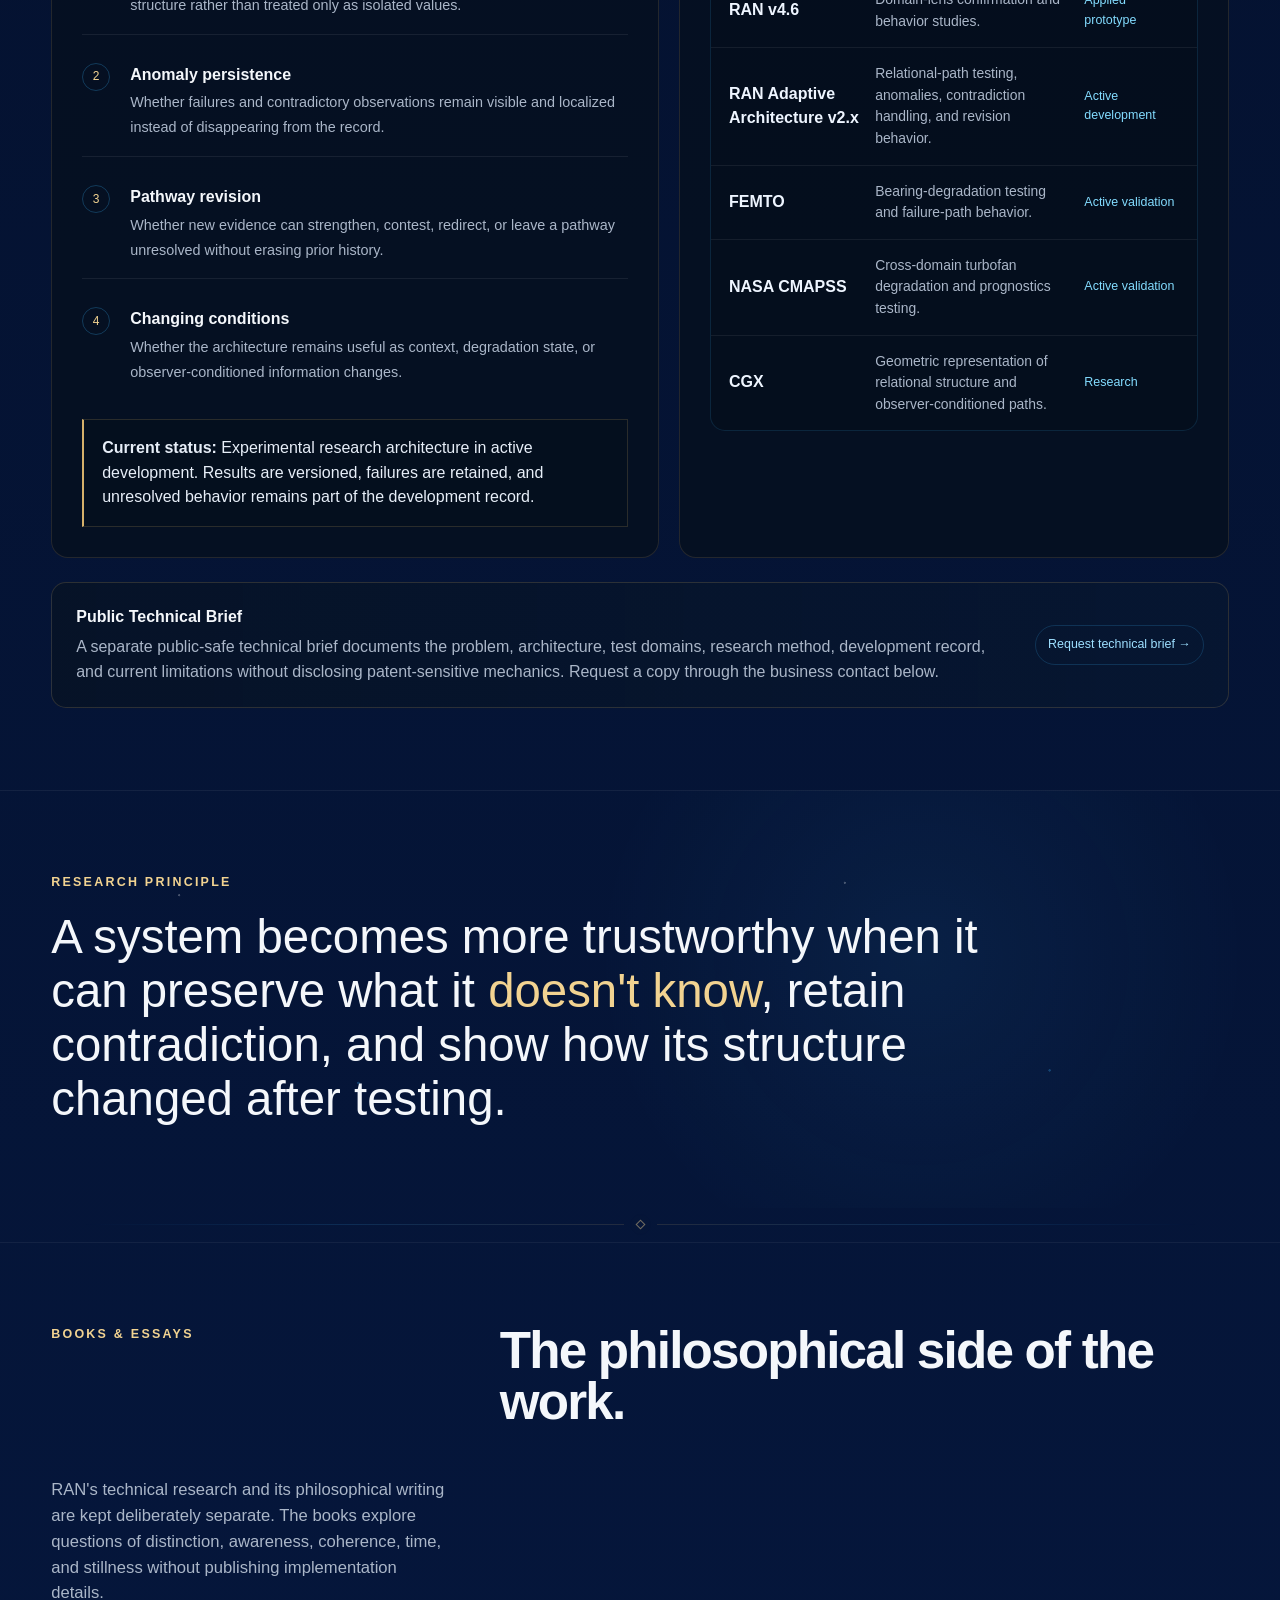
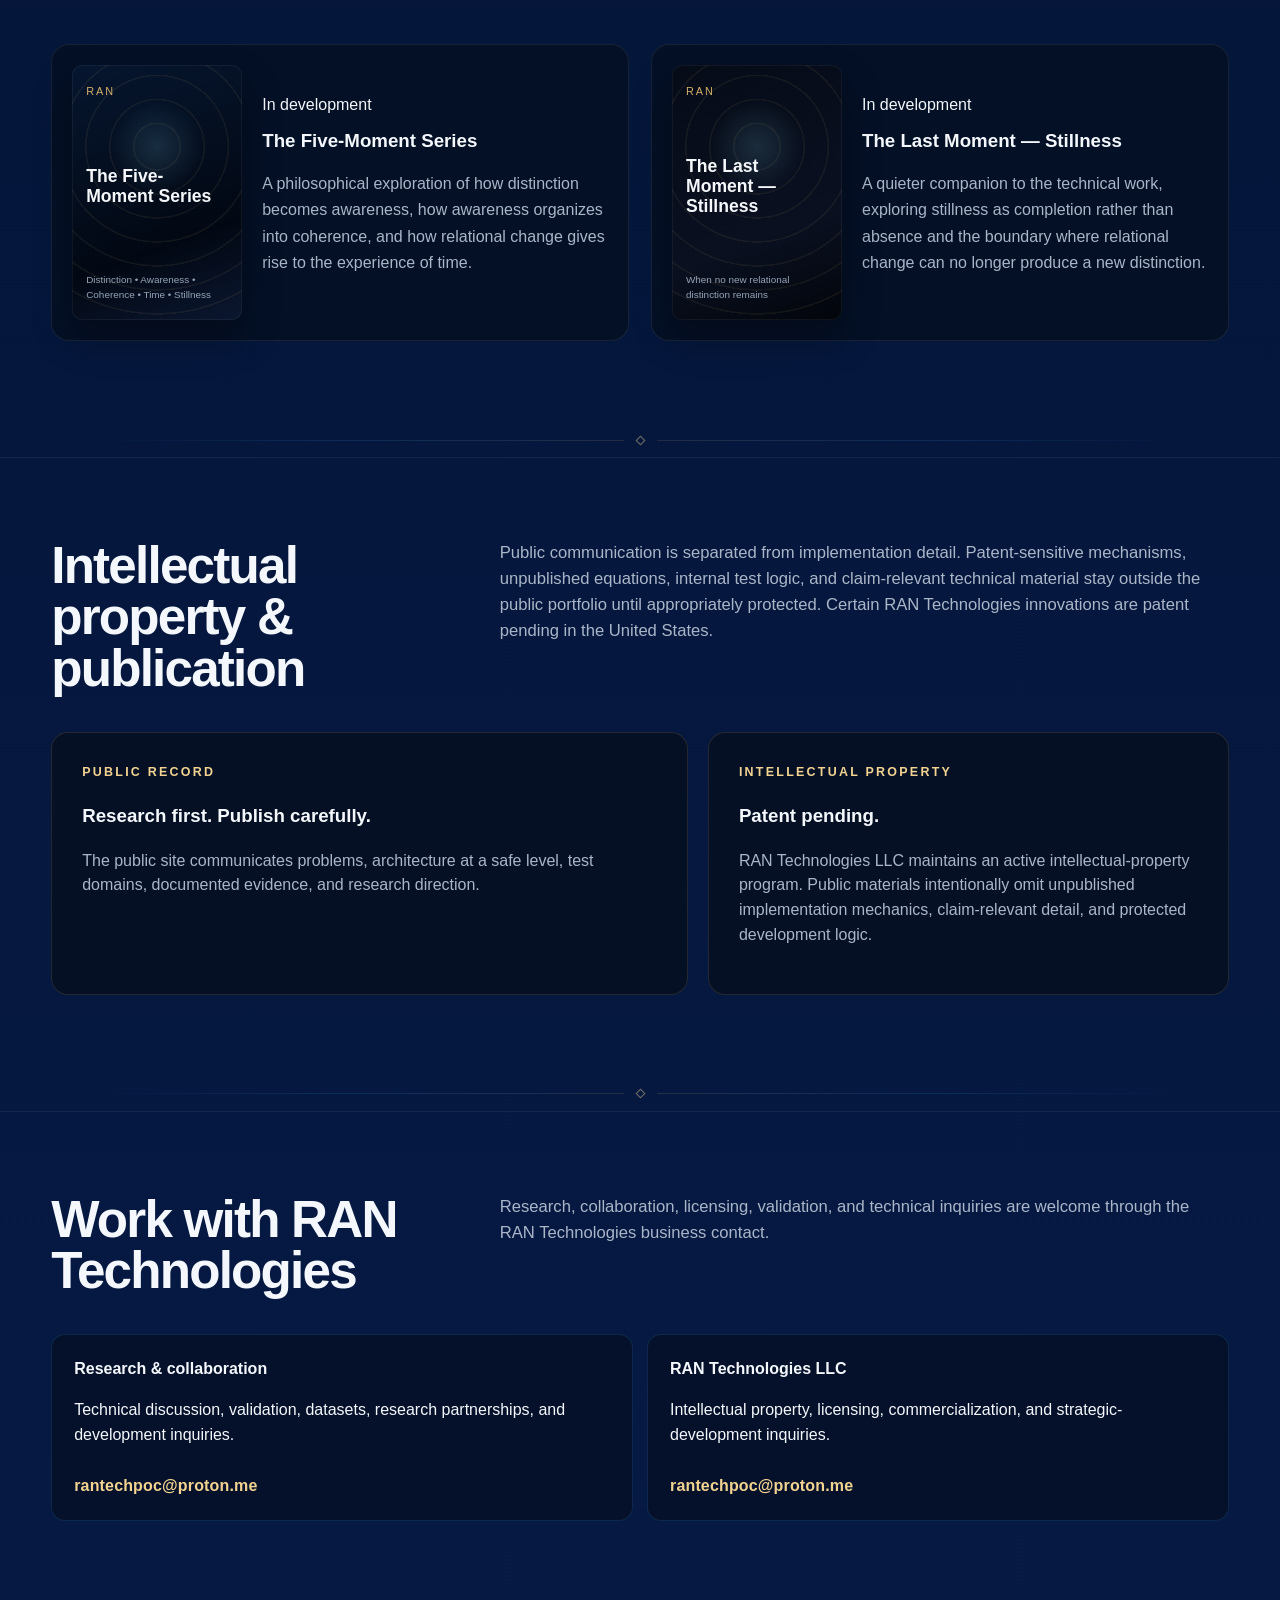
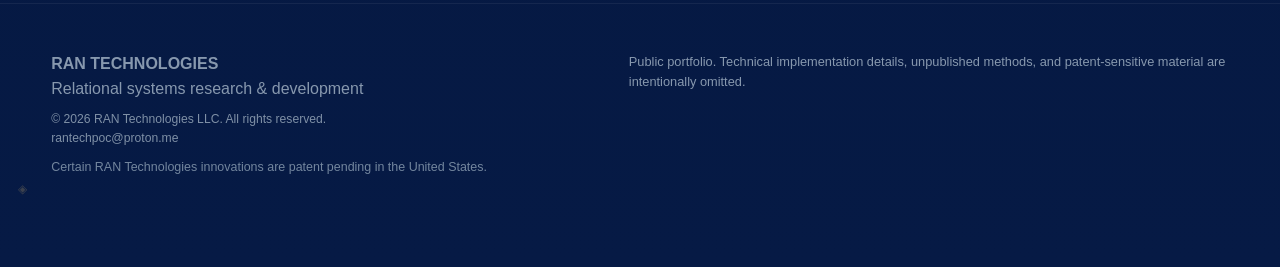
==== commit 59e43787: "Add files via upload" ====
--- a/index.html
+++ b/index.html
@@ -41,16 +41,421 @@
 @media(max-width:900px){.missiongrid{grid-template-columns:1fr}}
 
 .validation-grid{display:grid;grid-template-columns:1.05fr .95fr;gap:20px}.validation-list{display:grid;gap:12px}.vitem{display:grid;grid-template-columns:34px 1fr;gap:14px;padding:16px 0;border-bottom:1px solid rgba(255,255,255,.07)}.vitem:last-child{border-bottom:0}.vnum{width:28px;height:28px;border-radius:50%;display:grid;place-items:center;border:1px solid rgba(57,183,255,.25);color:var(--gold2);font-size:.75rem}.vitem strong{display:block;margin-bottom:3px}.vitem span{color:var(--muted);font-size:.9rem}.statusline{margin-top:18px;padding:16px 18px;border:1px solid rgba(213,176,106,.18);border-left:2px solid var(--gold);background:rgba(5,14,29,.58);color:#e7eef8}.record{display:grid;gap:0;border:1px solid rgba(57,183,255,.14);border-radius:15px;overflow:hidden;background:rgba(5,13,27,.55)}.record-row{display:grid;grid-template-columns:1.05fr 1.55fr .75fr;gap:14px;padding:15px 18px;border-bottom:1px solid rgba(255,255,255,.065);align-items:center}.record-row:last-child{border-bottom:0}.record-row.header{font-size:.72rem;text-transform:uppercase;letter-spacing:.11em;color:#8294aa;background:rgba(255,255,255,.025)}.record-row strong{color:#eef5ff}.record-row span{color:var(--muted);font-size:.87rem}.record-row em{font-style:normal;color:#83dcff;font-size:.78rem}.briefcta{margin-top:24px;display:flex;justify-content:space-between;gap:20px;align-items:center;padding:22px 24px;border:1px solid rgba(213,176,106,.18);border-radius:15px;background:linear-gradient(90deg,rgba(7,19,38,.88),rgba(7,23,48,.72))}.briefcta p{margin:5px 0 0;color:var(--muted)}.briefbadge{white-space:nowrap;padding:9px 12px;border-radius:999px;border:1px solid rgba(57,183,255,.18);color:#9ddfff;font-size:.78rem}@media(max-width:900px){.validation-grid{grid-template-columns:1fr}.record-row{grid-template-columns:1fr}.record-row.header{display:none}.briefcta{display:block}.briefbadge{display:inline-block;margin-top:14px}}
+
+/* V7 mobile navigation */
+.menu-toggle{
+  display:none;
+  width:46px;
+  height:42px;
+  border:1px solid rgba(213,176,106,.28);
+  border-radius:10px;
+  background:rgba(7,19,38,.78);
+  color:var(--gold2);
+  font-size:1.45rem;
+  line-height:1;
+  align-items:center;
+  justify-content:center;
+  cursor:pointer;
+  -webkit-tap-highlight-color:transparent;
+}
+.menu-toggle:focus-visible{
+  outline:2px solid var(--blue);
+  outline-offset:3px;
+}
+@media(max-width:900px){
+  .nav{position:relative}
+  .menu-toggle{display:flex}
+  .links{
+    display:none;
+    position:absolute;
+    top:68px;
+    left:0;
+    right:0;
+    z-index:20;
+    flex-direction:column;
+    gap:0;
+    padding:8px;
+    background:rgba(3,10,24,.97);
+    border:1px solid rgba(213,176,106,.22);
+    border-radius:14px;
+    box-shadow:0 18px 42px rgba(0,0,0,.42);
+    backdrop-filter:blur(16px);
+    -webkit-backdrop-filter:blur(16px);
+  }
+  .links.open{display:flex}
+  .links a{
+    padding:14px 15px;
+    border-radius:9px;
+    font-size:1rem;
+    color:#e1e9f4;
+  }
+  .links a:hover,
+  .links a:focus-visible{
+    background:rgba(57,183,255,.09);
+    color:#fff;
+    outline:none;
+  }
+}
+
+
+/* V8 proof-of-concept feature */
+.poc-feature{
+  margin-top:32px;
+  display:grid;
+  grid-template-columns:minmax(250px,.72fr) minmax(0,1.75fr);
+  gap:24px;
+  align-items:center;
+  padding:24px;
+  border:1px solid rgba(57,183,255,.16);
+  border-radius:18px;
+  background:
+    radial-gradient(circle at 86% 18%,rgba(57,183,255,.08),transparent 28%),
+    linear-gradient(135deg,rgba(6,16,34,.92),rgba(4,12,27,.72));
+  box-shadow:0 20px 55px rgba(0,0,0,.18);
+}
+.poc-copy h3{
+  margin:7px 0 10px;
+  font-size:clamp(1.35rem,2.4vw,2rem);
+}
+.poc-copy p{
+  color:var(--muted);
+  line-height:1.7;
+}
+.poc-points{
+  margin:18px 0;
+  display:grid;
+  gap:10px;
+}
+.poc-points div{
+  padding:10px 12px;
+  border-left:2px solid rgba(213,176,106,.62);
+  background:rgba(255,255,255,.025);
+  color:#cbd7e6;
+  font-size:.9rem;
+  line-height:1.55;
+}
+.poc-points strong{color:#f1f5fa}
+.poc-note{
+  margin:14px 0 0;
+  font-size:.78rem;
+  color:#8192a8!important;
+}
+.poc-figure{
+  margin:0;
+  overflow:hidden;
+  border:1px solid rgba(255,255,255,.09);
+  border-radius:14px;
+  background:#030914;
+}
+.poc-figure img{
+  display:block;
+  width:100%;
+  height:auto;
+  aspect-ratio:16/9;
+  object-fit:cover;
+}
+.poc-figure figcaption{
+  padding:10px 13px 12px;
+  color:#8293a9;
+  font-size:.76rem;
+  line-height:1.45;
+  border-top:1px solid rgba(255,255,255,.06);
+}
+@media(max-width:900px){
+  .poc-feature{
+    grid-template-columns:1fr;
+    padding:16px;
+  }
+  .poc-figure{order:-1}
+}
+
+
+/* ===== V8 visual identity additions ===== */
+.hero{position:relative;overflow:hidden}
+.hero .wrap{position:relative;z-index:2}
+.ran-hero-visual{
+  position:absolute;
+  right:max(-70px,calc((100vw - 1220px)/2 - 20px));
+  top:50%;
+  width:min(47vw,560px);
+  aspect-ratio:1;
+  transform:translateY(-50%);
+  opacity:.92;
+  pointer-events:none;
+  z-index:1;
+  filter:drop-shadow(0 0 26px rgba(63,183,255,.08));
+}
+.ran-orbit,.ran-core,.ran-node{position:absolute;border-radius:50%}
+.ran-orbit{
+  left:50%;top:50%;transform:translate(-50%,-50%);
+  border:1px solid rgba(143,230,255,.18);
+  box-shadow:inset 0 0 24px rgba(63,183,255,.025);
+}
+.orbit-a{width:82%;height:82%}
+.orbit-b{width:58%;height:58%;border-color:rgba(213,176,106,.22)}
+.orbit-c{width:34%;height:34%;border-color:rgba(143,230,255,.26)}
+.ran-core{
+  width:14px;height:14px;left:calc(50% - 7px);top:calc(50% - 7px);
+  background:#f2d391;box-shadow:0 0 16px #f2d391,0 0 48px rgba(213,176,106,.5)
+}
+.ran-node{width:8px;height:8px;background:#8fe6ff;box-shadow:0 0 14px rgba(63,183,255,.8)}
+.n1{left:21%;top:22%}.n2{right:20%;top:25%}.n3{right:15%;bottom:31%}
+.n4{left:22%;bottom:22%}.n5{left:43%;top:12%}.n6{right:34%;bottom:10%}
+.ran-lines{position:absolute;inset:0;width:100%;height:100%;opacity:.55}
+.ran-lines line{stroke:rgba(143,230,255,.22);stroke-width:1}
+.ran-divider{
+  max-width:1180px;
+  margin:0 auto;
+  padding:0 28px;
+  height:34px;
+  display:grid;
+  grid-template-columns:1fr auto 1fr;
+  align-items:center;
+  gap:13px;
+  opacity:.66
+}
+.ran-divider span{height:1px;background:linear-gradient(90deg,transparent,rgba(63,183,255,.22),rgba(213,176,106,.22))}
+.ran-divider span:last-child{transform:scaleX(-1)}
+.ran-divider i{
+  width:7px;height:7px;border:1px solid rgba(242,211,145,.72);
+  transform:rotate(45deg);box-shadow:0 0 14px rgba(213,176,106,.14)
+}
+
+/* Architecture visual */
+.architecture-flow{
+  margin-top:30px;
+  display:grid;
+  grid-template-columns:repeat(11,auto);
+  align-items:center;
+  gap:8px;
+  padding:20px;
+  border:1px solid rgba(143,230,255,.12);
+  border-radius:18px;
+  background:
+    linear-gradient(rgba(255,255,255,.018),rgba(255,255,255,.008)),
+    radial-gradient(circle at 50% 0%,rgba(63,183,255,.06),transparent 34%);
+  overflow-x:auto;
+}
+.flow-stage{
+  min-width:150px;
+  min-height:126px;
+  padding:15px 14px;
+  border:1px solid rgba(255,255,255,.08);
+  border-radius:13px;
+  background:rgba(4,13,29,.82);
+  display:flex;
+  flex-direction:column;
+  justify-content:flex-start;
+}
+.flow-stage span{font-size:.68rem;letter-spacing:.12em;color:var(--gold)}
+.flow-stage strong{margin-top:10px;color:#f4f7fb;font-size:.9rem;line-height:1.25}
+.flow-stage small{margin-top:8px;color:#8192a8;line-height:1.45}
+.flow-stage.emphasis{border-color:rgba(213,176,106,.34);box-shadow:0 0 28px rgba(213,176,106,.05)}
+.flow-arrow{color:rgba(143,230,255,.55);font-size:1.15rem}
+.flow-feedback{
+  grid-column:1/-1;
+  margin-top:4px;
+  padding-top:13px;
+  border-top:1px solid rgba(255,255,255,.06);
+  color:var(--gold2);
+  font-size:.8rem;
+  text-align:center
+}
+.flow-feedback span{color:#8fa0b5;margin-left:8px}
+
+/* Books */
+.books-section{position:relative}
+.book-grid{display:grid;grid-template-columns:repeat(2,minmax(0,1fr));gap:22px;margin-top:28px}
+.book-card{
+  display:grid;grid-template-columns:170px 1fr;gap:20px;align-items:center;
+  padding:20px;border:1px solid rgba(255,255,255,.08);border-radius:18px;
+  background:rgba(5,14,30,.72)
+}
+.book-cover{
+  aspect-ratio:2/3;
+  min-height:250px;
+  border-radius:10px;
+  padding:18px 14px;
+  display:flex;flex-direction:column;justify-content:space-between;
+  box-shadow:0 18px 38px rgba(0,0,0,.3), inset 0 0 0 1px rgba(255,255,255,.05);
+  overflow:hidden;position:relative
+}
+.book-cover:before{
+  content:"";position:absolute;inset:0;
+  background:radial-gradient(circle at 50% 32%,rgba(143,230,255,.14),transparent 24%),
+             repeating-radial-gradient(circle at 50% 32%,transparent 0 22px,rgba(213,176,106,.08) 23px 24px);
+}
+.five-moment{background:linear-gradient(160deg,#06162f,#020813 68%,#0b1730)}
+.last-moment{background:linear-gradient(160deg,#050b17,#0a1020 65%,#02050b)}
+.cover-mark,.cover-title,.cover-sub{position:relative;z-index:1}
+.cover-mark{font-size:.68rem;letter-spacing:.18em;color:var(--gold)}
+.cover-title{font-size:1.1rem;line-height:1.12;color:#f5f7fb;font-weight:700}
+.cover-sub{font-size:.62rem;line-height:1.45;color:#95a4b7}
+.book-copy h3{margin:8px 0 8px}
+.book-copy p{color:var(--muted);line-height:1.65}
+
+/* Secret door */
+.secret-door{
+  display:inline-flex;align-items:center;justify-content:center;
+  width:24px;height:24px;margin-left:10px;
+  color:rgba(213,176,106,.26);text-decoration:none;font-size:.78rem;
+  transition:.2s ease;vertical-align:middle
+}
+.secret-door:hover,.secret-door:focus-visible{
+  color:var(--gold2);
+  text-shadow:0 0 12px rgba(213,176,106,.45);
+  outline:none
+}
+
+@media(max-width:1050px){
+  .ran-hero-visual{right:-150px;opacity:.58}
+  .book-card{grid-template-columns:145px 1fr}
+}
+@media(max-width:900px){
+  .ran-hero-visual{width:520px;right:-250px;opacity:.30}
+  .architecture-flow{grid-template-columns:1fr;overflow:visible}
+  .flow-stage{min-width:0;min-height:auto}
+  .flow-arrow{transform:rotate(90deg);text-align:center}
+  .book-grid{grid-template-columns:1fr}
+}
+@media(max-width:560px){
+  .book-card{grid-template-columns:1fr}
+  .book-cover{width:150px;min-height:225px}
+}
+
 </style></head><body>
-<nav><div class="wrap nav"><div class="brand"><img alt="RAN mark" src="[data-uri]"/><span><b>RAN</b> Technologies</span></div><div class="links"><a href="#research">Research</a><a href="#architecture">Architecture</a><a href="#evidence">Evidence</a><a href="#validation">Validation</a><a href="#ip">IP</a><a href="#contact">Contact</a></div></div></nav>
+<nav><div class="wrap nav"><div class="brand"><img alt="RAN mark" src="[data-uri]"/><span><b>RAN</b> Technologies</span></div><div class="links" id="main-nav"><a href="#research">Research</a><a href="#architecture">Architecture</a><a href="#evidence">Evidence</a><a href="#validation">Validation</a><a href="#books">Books</a><a href="#ip">IP</a><a href="#contact">Contact</a></div><button class="menu-toggle" type="button" aria-controls="main-nav" aria-expanded="false" aria-label="Open navigation menu"><span aria-hidden="true">☰</span></button></div></nav>
+<div class="ran-hero-visual" aria-hidden="true">
+  <div class="ran-orbit orbit-a"></div>
+  <div class="ran-orbit orbit-b"></div>
+  <div class="ran-orbit orbit-c"></div>
+  <div class="ran-core"></div>
+  <div class="ran-node n1"></div><div class="ran-node n2"></div>
+  <div class="ran-node n3"></div><div class="ran-node n4"></div>
+  <div class="ran-node n5"></div><div class="ran-node n6"></div>
+  <svg class="ran-lines" viewBox="0 0 500 500" preserveAspectRatio="none">
+    <line x1="250" y1="250" x2="110" y2="120"/>
+    <line x1="250" y1="250" x2="392" y2="138"/>
+    <line x1="250" y1="250" x2="420" y2="320"/>
+    <line x1="250" y1="250" x2="118" y2="365"/>
+    <line x1="110" y1="120" x2="392" y2="138"/>
+    <line x1="118" y1="365" x2="420" y2="320"/>
+  </svg>
+</div>
+
 <header><div class="wrap hero"><div><div class="eyebrow">Relational systems research</div><h1>Structure from <span>relationships.</span></h1><p class="lead">RAN Technologies explores relational intelligence, coherence, correlation geometry, and emergent structure across computational and physical systems.</p><div class="definition"><strong>What RAN does:</strong> RAN develops computational systems that map relational structure, identify coherent and contradictory pathways, and use those relationships to guide context-aware system behavior.</div><div class="chips"><span class="chip">Relational intelligence</span><span class="chip">Predictive systems</span><span class="chip">Correlation geometry</span><span class="chip">Foundational research</span></div></div><div class="hero-logo"><img alt="RAN logo" src="[data-uri]"/><h3>Relational Awareness Network</h3><p>The wider research ecosystem behind RAN Technologies.</p></div></div></header>
-<section class="missionband" id="objective"><div class="wrap"><div class="missiongrid"><div><div class="eyebrow">Built for complexity</div><h2 class="missionbig">Systems that understand <em>relationships</em>, not just data.</h2></div><div class="missioncopy"><p>RAN is being developed for environments where meaning lives in changing relationships, not isolated values.</p><div class="objective"><strong>Objective:</strong> Build systems that reason through relationships while preserving uncertainty, contradiction, provenance, and the path by which conclusions are reached.</div></div></div><div aria-hidden="true" class="relational-line"><span class="node n1"></span><span class="node n2"></span><span class="node gold n3"></span><span class="node n4"></span><span class="node n5"></span></div></div></section>
-<section id="research"><div class="wrap"><div class="head"><h2>Research architecture</h2><p>Four connected programs investigate how useful structure can be discovered, represented, tested, and revised through relationships rather than isolated observations.</p></div><div class="grid4"><div class="card"><div class="num">01 / RAN</div><h3>RAN Coherence Engine</h3><p>The core computational technology for evaluating coherent relational structure in complex information environments.</p><span class="tag">Core technology</span></div><div class="card"><div class="num">02 / ADAPTIVE</div><h3>RAN Adaptive Architecture</h3><p>The developing architecture for pathway testing, persistent anomalies, local uncertainty, and revision without erasing history.</p><span class="tag">Active development</span></div><div class="card"><div class="num">03 / CGX</div><h3>Correlation Geometry Engine</h3><p>The geometry layer for representing relationships, observer-conditioned paths, and coherent configurations.</p><span class="tag">Geometry engine</span></div><div class="card"><div class="num">04 / MMRT</div><h3>MMRT</h3><p>Foundational research into relational descriptions of time, geometry, physical structure, and emergent spacetime.</p><span class="tag">Foundational research</span></div></div><div class="hierarchy"><div class="hitem"><strong>RAN Technologies</strong><span>Company / research organization</span></div><div class="hitem"><strong>Relational Awareness Network</strong><span>Broader research ecosystem</span></div><div class="hitem"><strong>RAN Coherence Engine</strong><span>Core computational technology</span></div><div class="hitem"><strong>CGX + MMRT</strong><span>Geometry engine + foundational research</span></div></div></div></section>
-<section id="architecture"><div class="wrap"><div class="head"><h2>How RAN operates</h2><p>The public architecture is deliberately high-level. It shows the research flow without publishing implementation mechanics or patent-sensitive details.</p></div><div class="flow"><div class="step"><b>01</b><strong>Relational mapping</strong><span>Build structure across interacting entities, observations, and changing states.</span></div><div class="step"><b>02</b><strong>Coherence analysis</strong><span>Evaluate alignment, structural stability, and relational support.</span></div><div class="step"><b>03</b><strong>Structural divergence</strong><span>Locate contradiction, anomaly, perspective-dependent separation, and emerging structural change.</span></div><div class="step"><b>04</b><strong>Relational path evaluation</strong><span>Evaluate viable pathways as new distinctions alter the relational field.</span></div><div class="step"><b>05</b><strong>Context-aware output</strong><span>Produce ranked, explainable, or actionable outputs while preserving uncertainty.</span></div></div></div></section>
-<section id="evidence"><div class="wrap"><div class="head"><h2>Applied evidence</h2><p>No decorative dashboard numbers. Public evidence is limited to work actually performed; quantitative claims will be added only when backed by documented runs.</p></div><div class="proof"><div class="proofcard"><div class="status">Active validation</div><h3>FEMTO</h3><p>Versioned testing against bearing-degradation data to evaluate whether relational structure can expose useful degradation pathways and failure behavior.</p><small>Development records include iteration, anomalies, and revision history.</small></div><div class="proofcard"><div class="status">Active validation</div><h3>NASA CMAPSS</h3><p>Cross-domain testing against turbofan prognostics data to challenge generalization beyond a single degradation environment.</p><small>Results remain in technical validation; unsupported performance claims are intentionally omitted.</small></div><div class="proofcard"><div class="status">Applied study</div><h3>RAN Market Lens</h3><p>RAN has been used as a confirmation layer against independently identified BTC price structure in live and historical chart studies.</p><small>The lens is an experimental application, not a claim of guaranteed prediction.</small></div></div></div></section>
-<section id="validation"><div class="wrap"><div class="head"><h2>Technical validation</h2><p>RAN architectures are evaluated against real-world multivariable data, versioned experiments, and failure cases rather than conceptual examples alone. Public materials describe what is being tested without publishing protected implementation mechanics.</p></div><div class="validation-grid"><div class="panel"><div class="eyebrow">What the testing examines</div><div class="validation-list"><div class="vitem"><div class="vnum">1</div><div><strong>Relational mapping</strong><span>Whether changing observations can be organized into useful relational structure rather than treated only as isolated values.</span></div></div><div class="vitem"><div class="vnum">2</div><div><strong>Anomaly persistence</strong><span>Whether failures and contradictory observations remain visible and localized instead of disappearing from the record.</span></div></div><div class="vitem"><div class="vnum">3</div><div><strong>Pathway revision</strong><span>Whether new evidence can strengthen, contest, redirect, or leave a pathway unresolved without erasing prior history.</span></div></div><div class="vitem"><div class="vnum">4</div><div><strong>Changing conditions</strong><span>Whether the architecture remains useful as context, degradation state, or observer-conditioned information changes.</span></div></div></div><div class="statusline"><strong>Current status:</strong> Experimental research architecture in active development. Results are versioned, failures are retained, and unresolved behavior remains part of the development record.</div></div><div class="panel"><div class="eyebrow">Development record</div><div class="record"><div class="record-row header"><div>Workstream</div><div>Validation focus</div><div>Status</div></div><div class="record-row"><strong>RAN v4.6</strong><span>Domain-lens confirmation and behavior studies.</span><em>Applied prototype</em></div><div class="record-row"><strong>RAN Adaptive Architecture v2.x</strong><span>Relational-path testing, anomalies, contradiction handling, and revision behavior.</span><em>Active development</em></div><div class="record-row"><strong>FEMTO</strong><span>Bearing-degradation testing and failure-path behavior.</span><em>Active validation</em></div><div class="record-row"><strong>NASA CMAPSS</strong><span>Cross-domain turbofan degradation and prognostics testing.</span><em>Active validation</em></div><div class="record-row"><strong>CGX</strong><span>Geometric representation of relational structure and observer-conditioned paths.</span><em>Research</em></div></div></div></div><div class="briefcta" id="technical-brief"><div><strong>Public Technical Brief</strong><p>A separate public-safe technical brief documents the problem, architecture, test domains, research method, development record, and current limitations without disclosing patent-sensitive mechanics. Request a copy through the business contact below.</p></div><div class="briefbadge"><a href="mailto:rantechpoc@proton.me?subject=RAN%20Public%20Technical%20Brief" style="color:inherit;text-decoration:none">Request technical brief →</a></div></div></div></section>
-<section id="method"><div class="wrap"><div class="eyebrow">Research principle</div><div class="method">A system becomes more trustworthy when it can preserve what it <em>doesn't know</em>, retain contradiction, and show how its structure changed after testing.</div></div></section>
-<section id="ip"><div class="wrap"><div class="head"><h2>Intellectual property &amp; publication</h2><p>Public communication is separated from implementation detail. Patent-sensitive mechanisms, unpublished equations,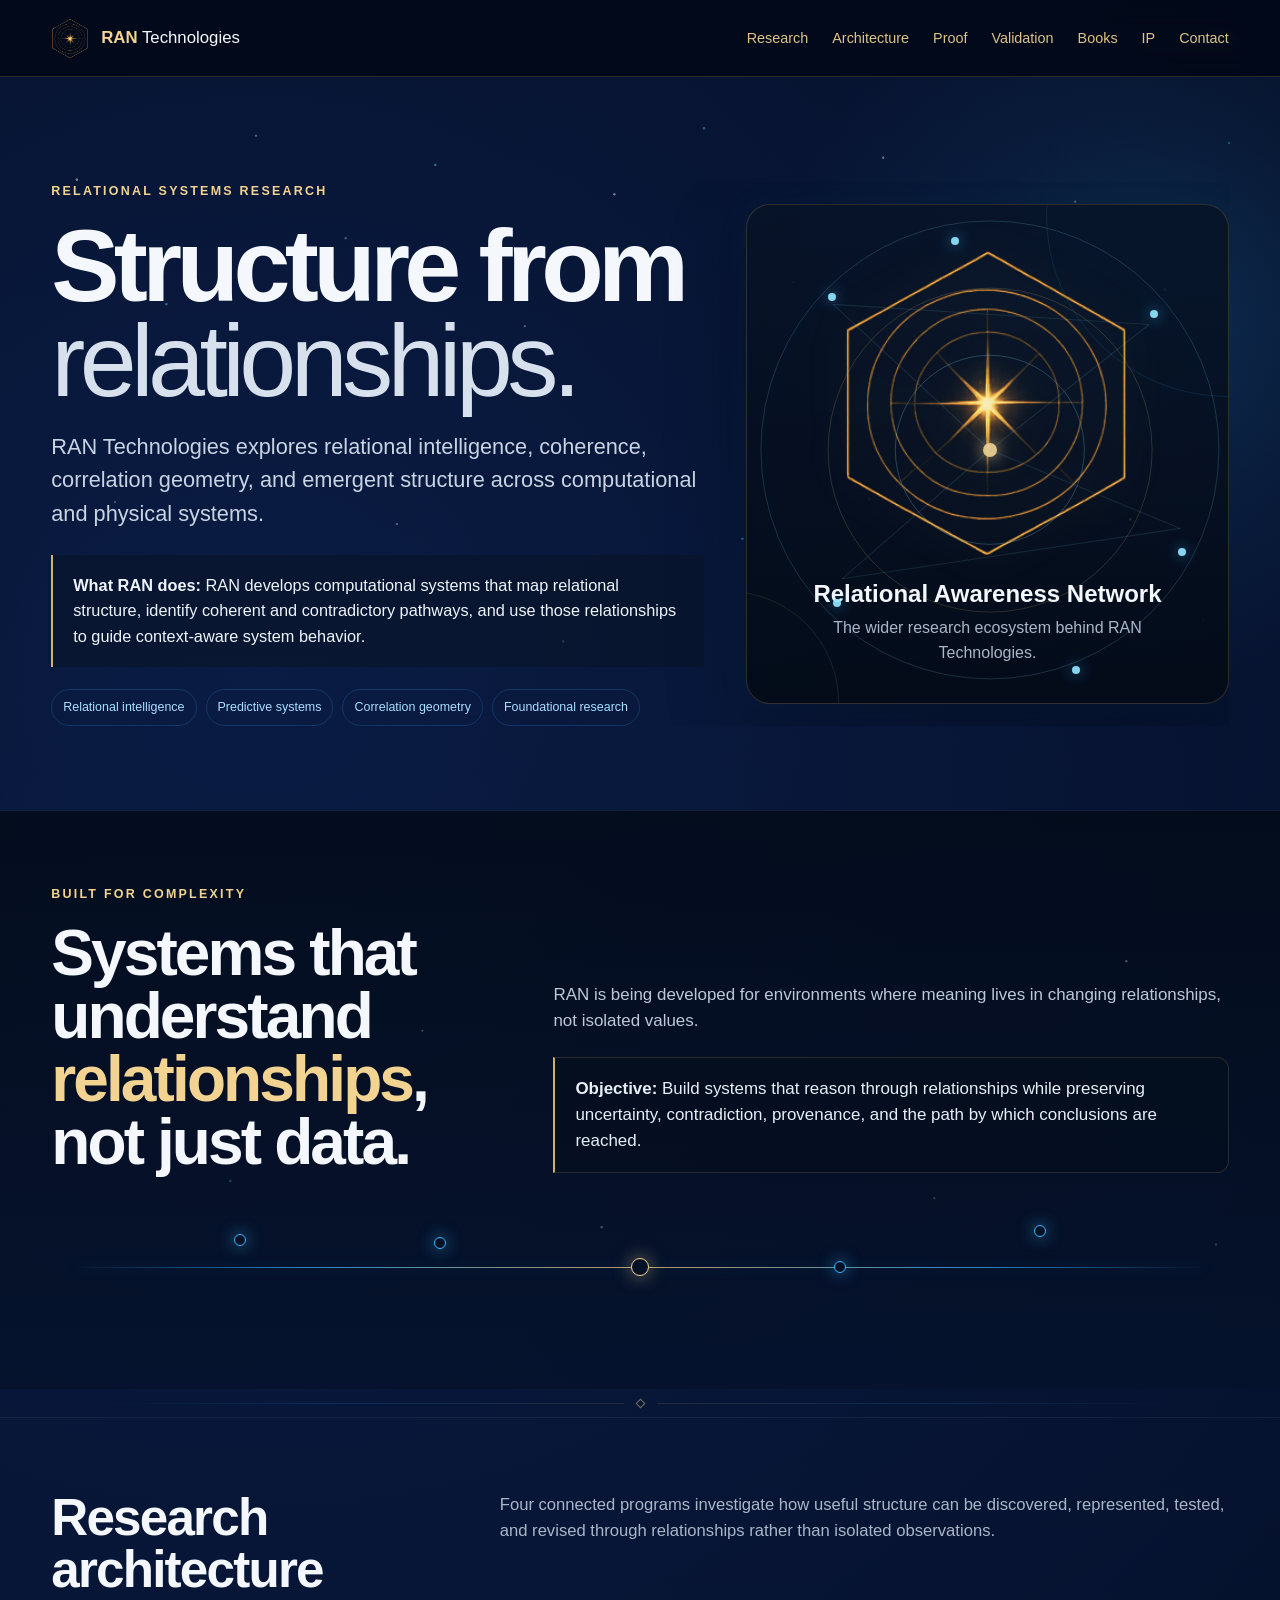
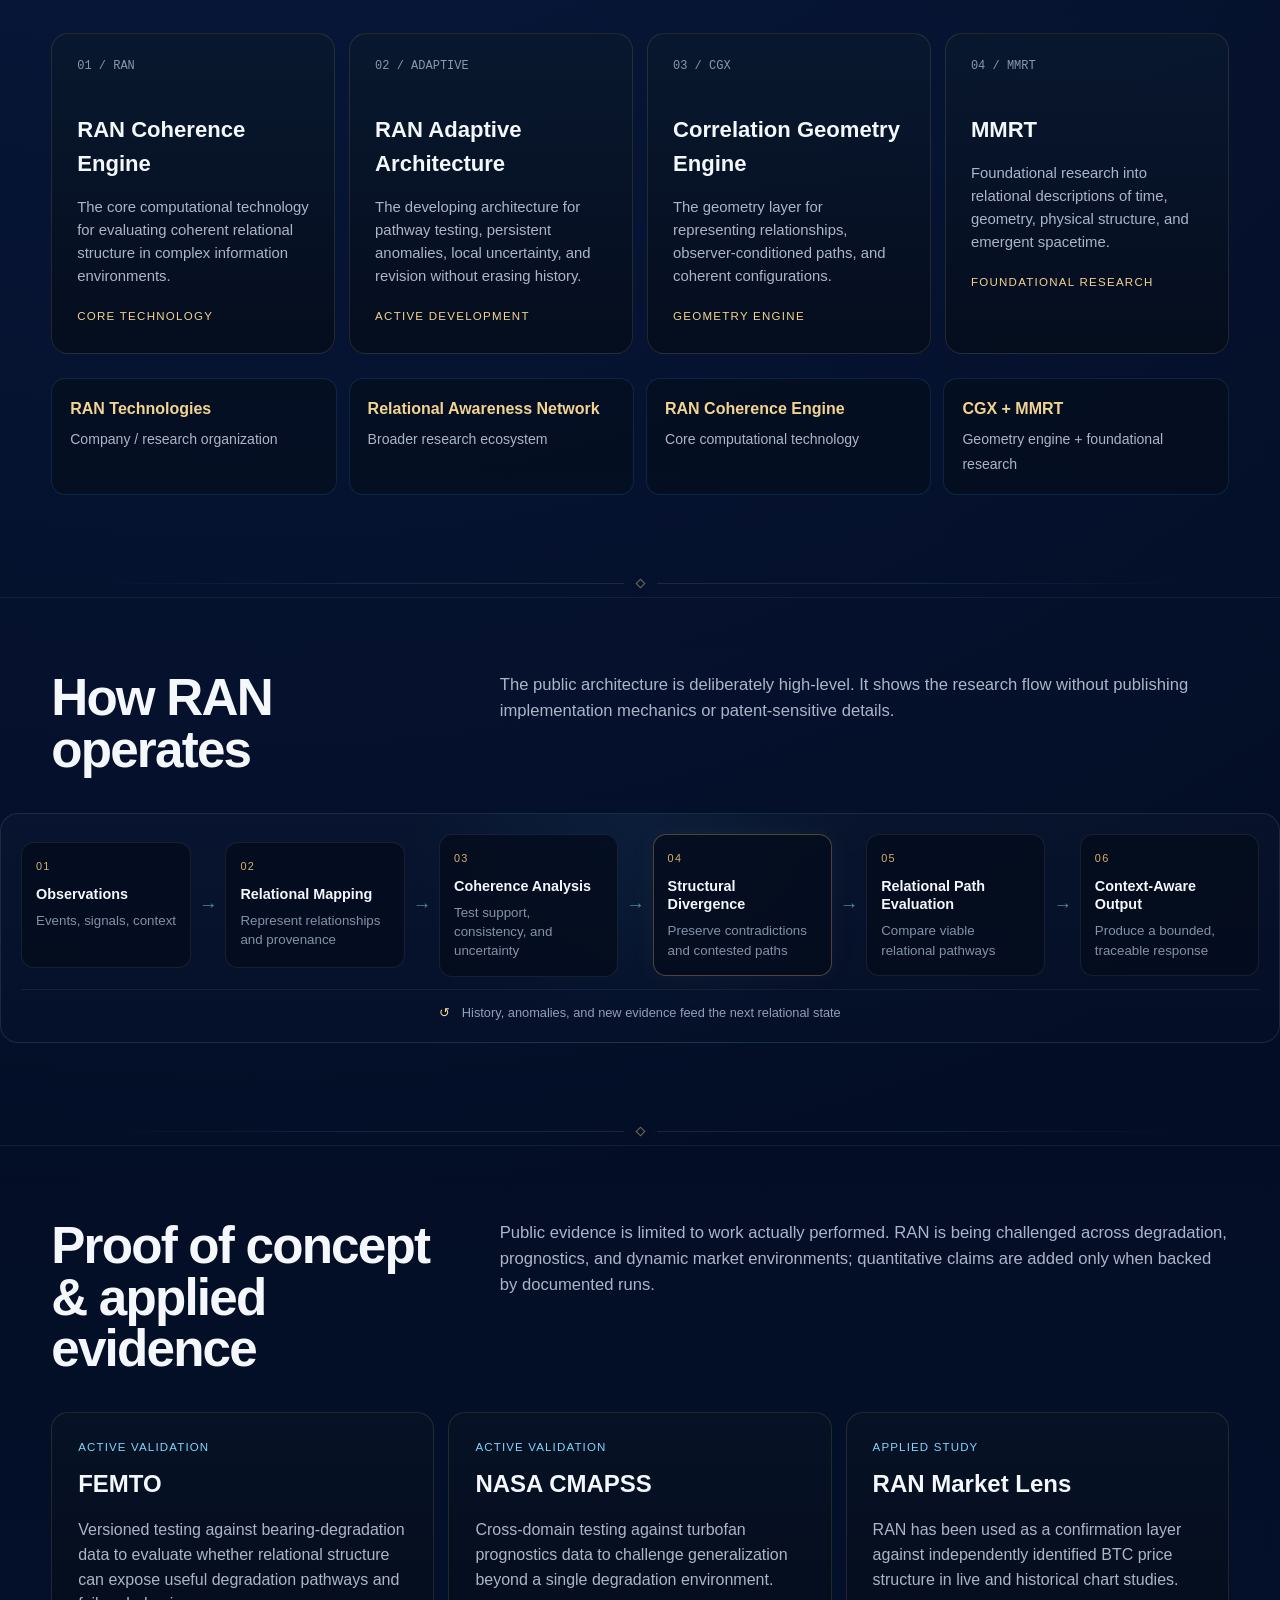
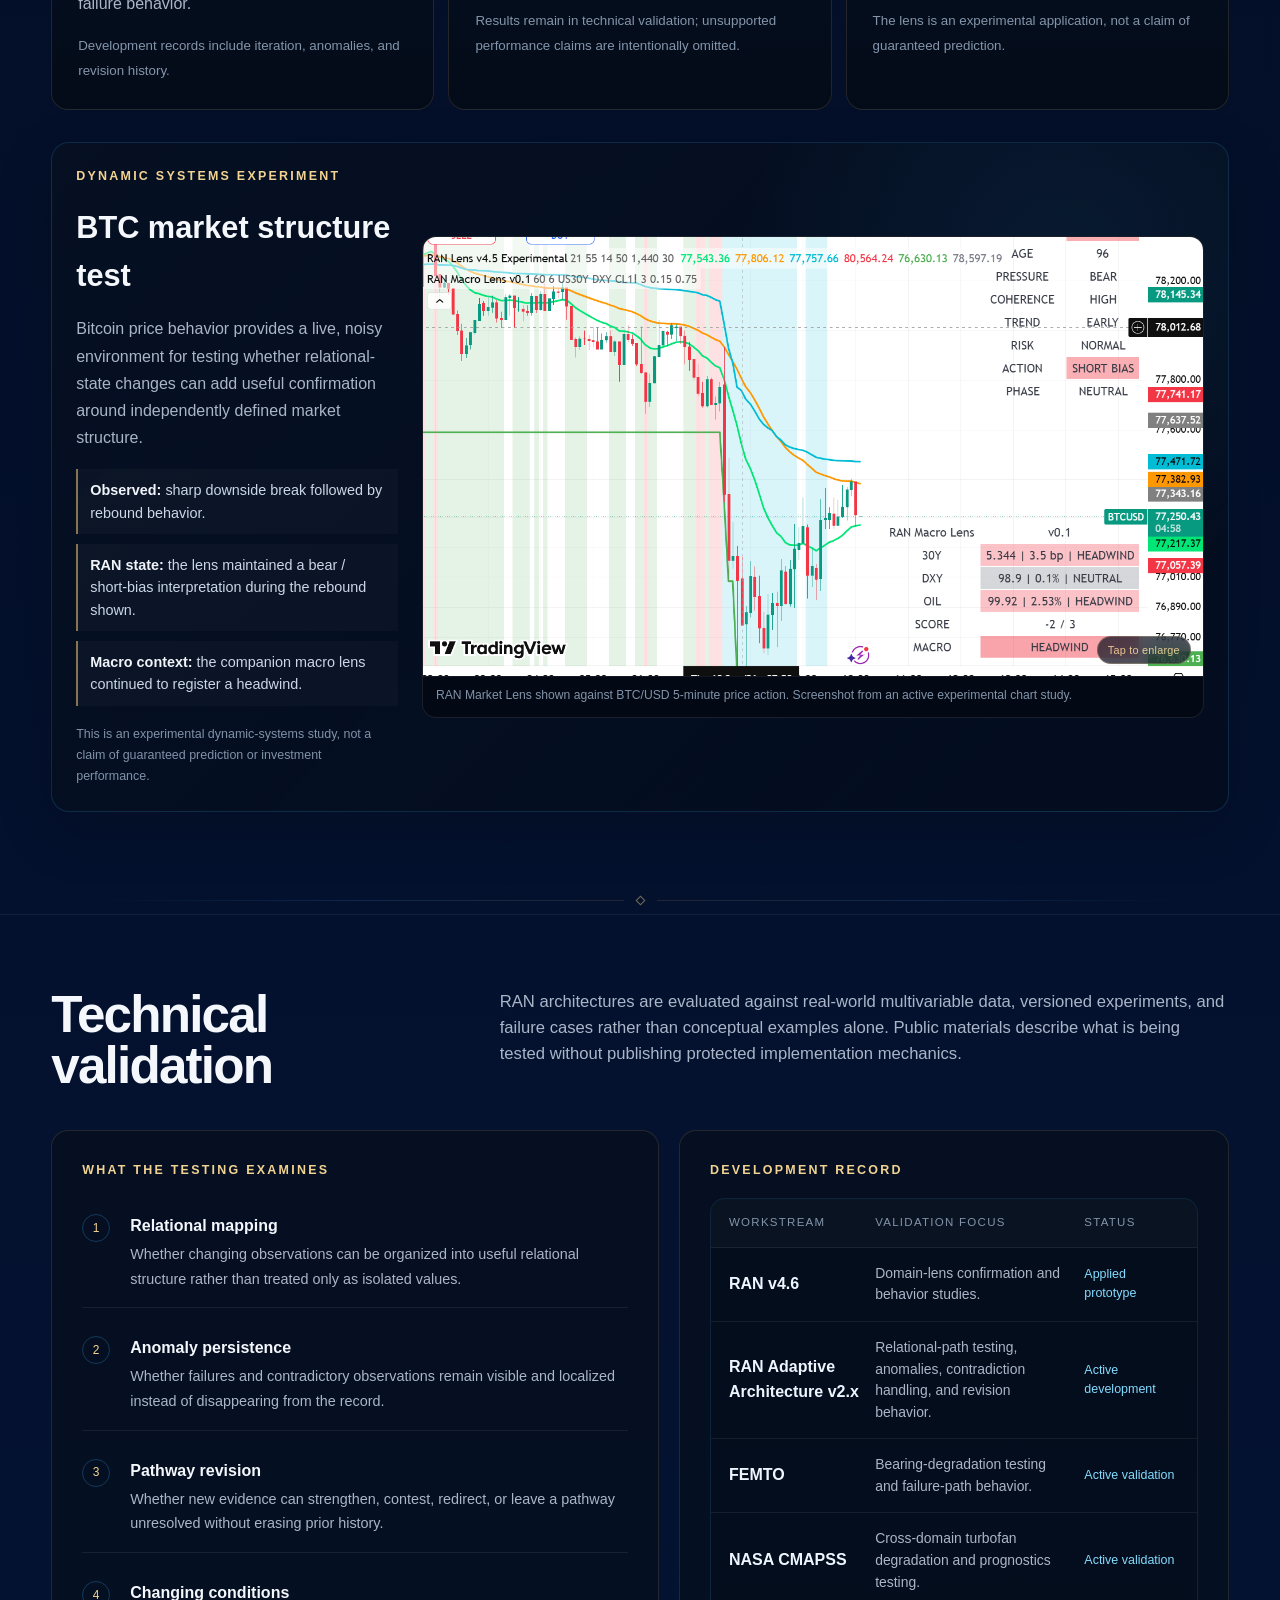
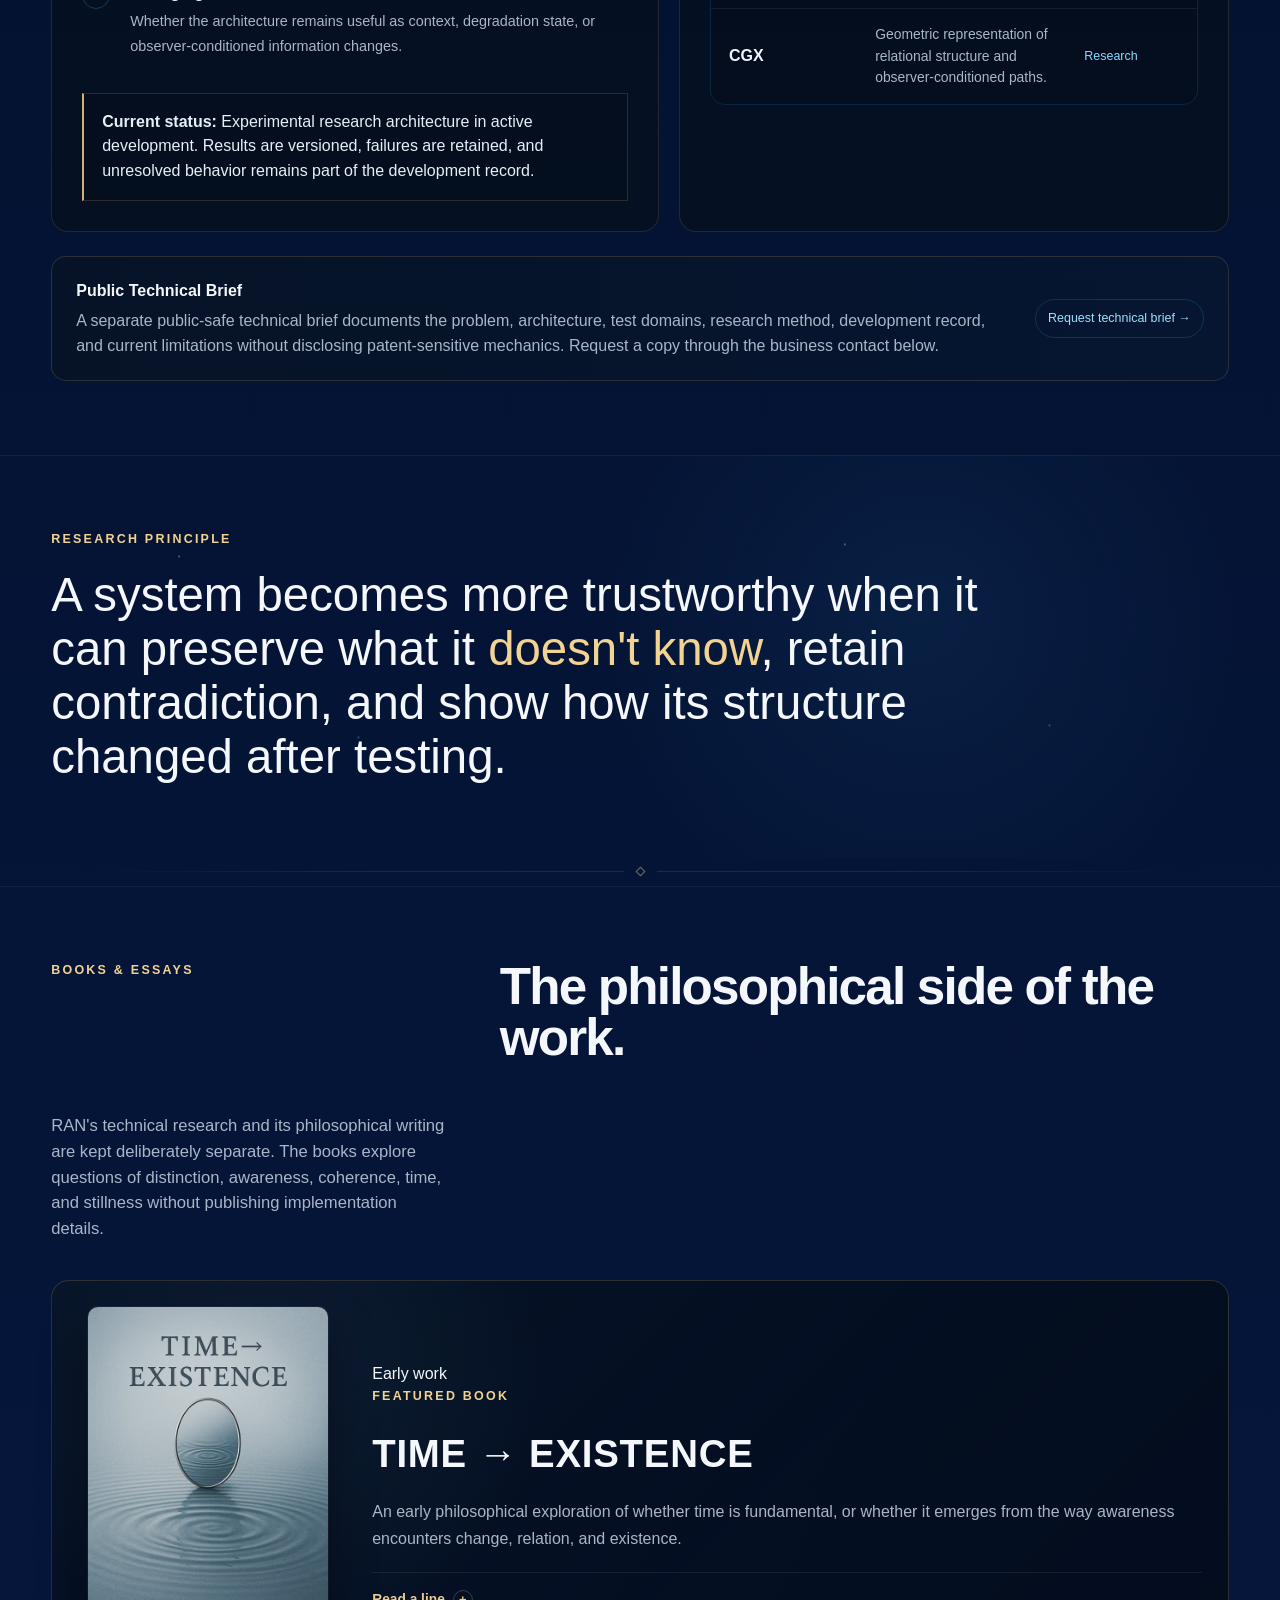
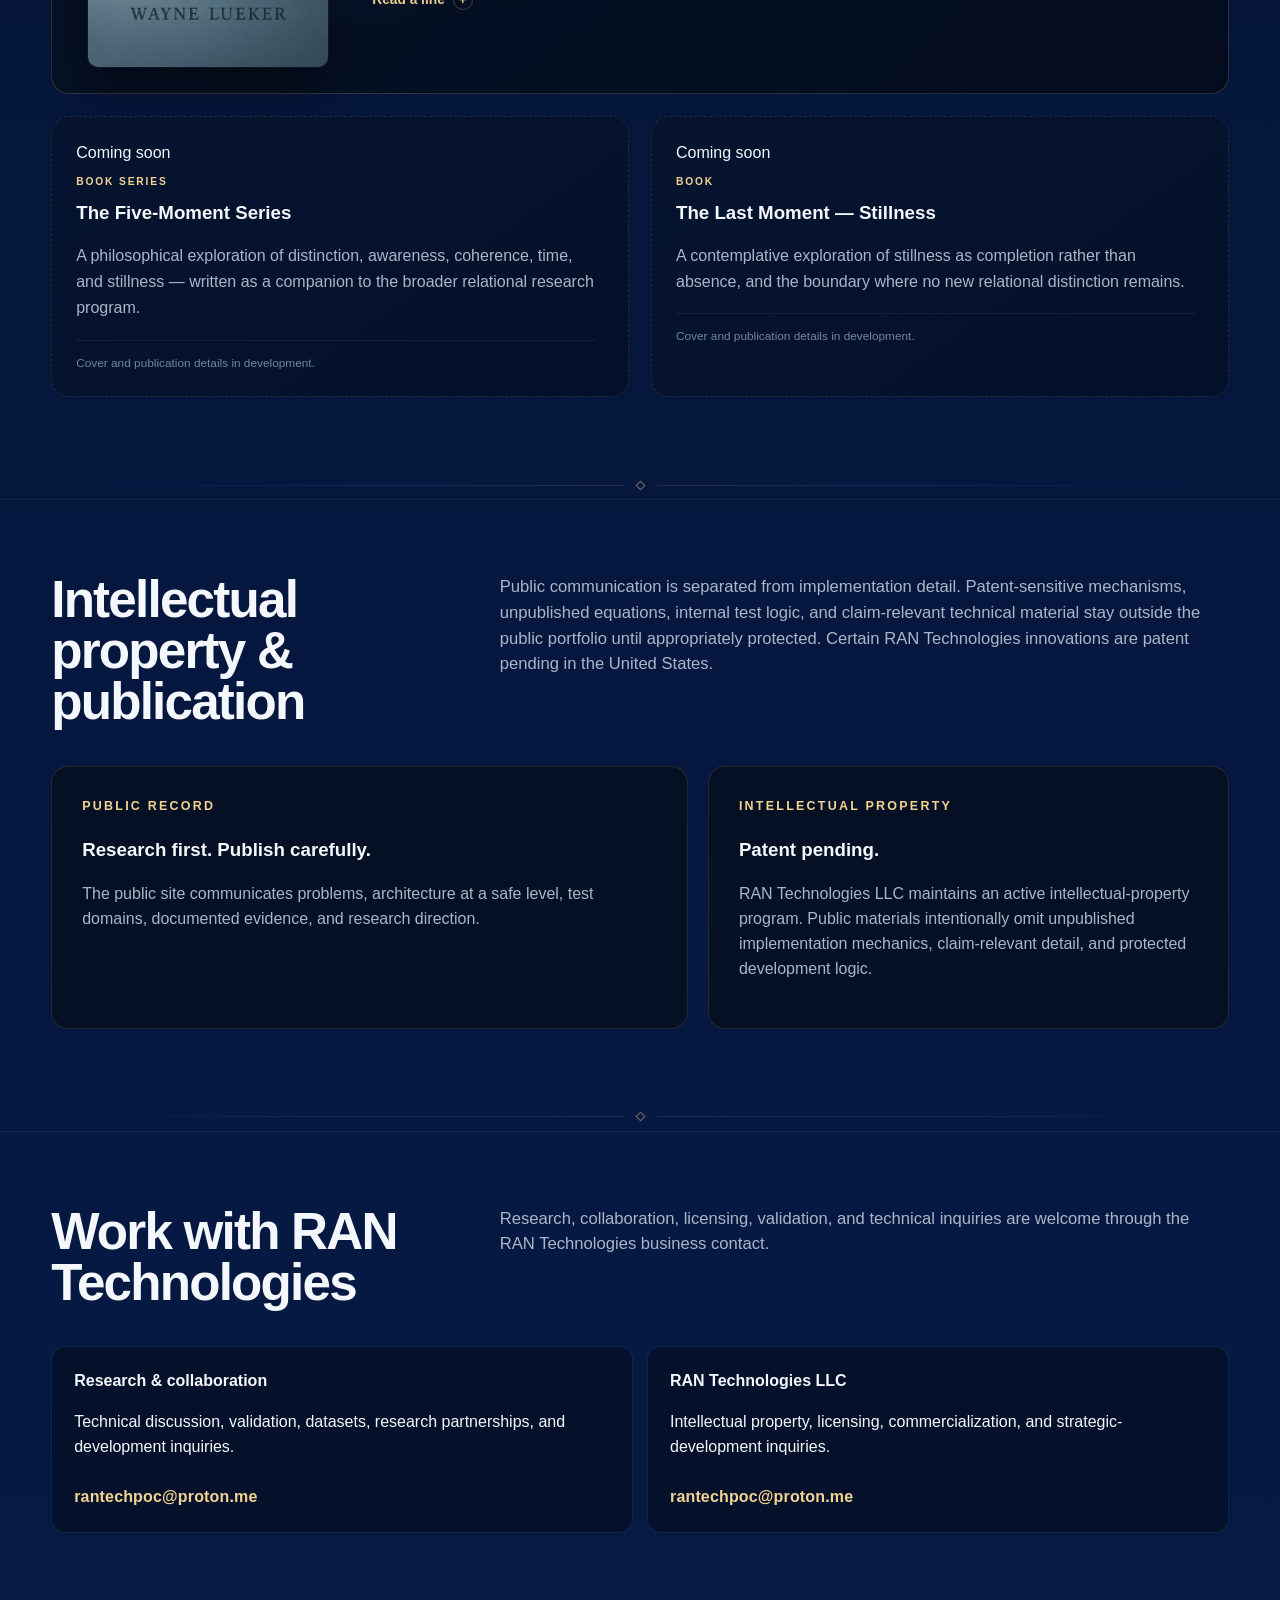
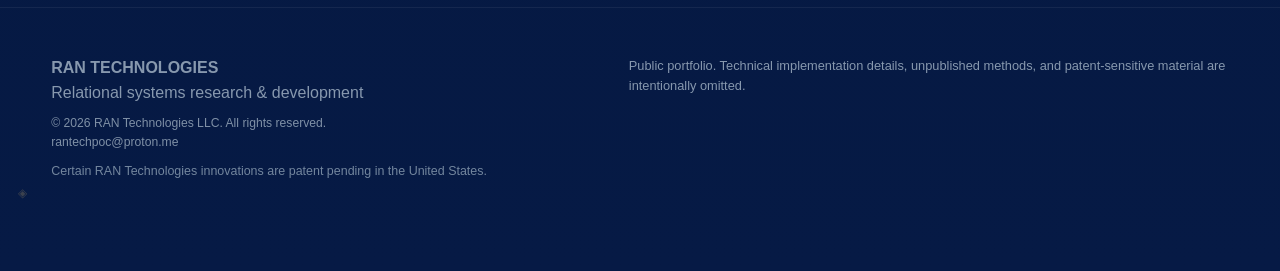
==== commit 421b275e: "Add files via upload" ====
--- a/index.html
+++ b/index.html
@@ -1,5 +1,23 @@
 <!DOCTYPE html>
-<html lang="en"><head><meta charset="utf-8"/><meta content="width=device-width,initial-scale=1" name="viewport"/><title>RAN Technologies — Relational Systems Research | Patent Pending</title>
+<html lang="en"><head><meta charset="utf-8"/><meta content="width=device-width,initial-scale=1" name="viewport"/><title>RAN Technologies — Relational Systems Research</title>
+
+<meta name="description" content="RAN Technologies develops and tests relational systems for coherence analysis, correlation geometry, adaptive reasoning, and context-aware system behavior.">
+<meta name="author" content="RAN Technologies LLC">
+<link rel="canonical" href="https://ran-technologies.com/">
+<link rel="icon" type="image/png" href="favicon.png">
+<meta property="og:type" content="website">
+<meta property="og:url" content="https://ran-technologies.com/">
+<meta property="og:title" content="RAN Technologies — Relational Systems Research">
+<meta property="og:description" content="RAN Technologies develops and tests relational systems for coherence analysis, correlation geometry, adaptive reasoning, and context-aware system behavior.">
+<meta property="og:image" content="https://ran-technologies.com/ran-social-preview.png">
+<meta property="og:image:width" content="1200">
+<meta property="og:image:height" content="630">
+<meta property="og:site_name" content="RAN Technologies">
+<meta name="twitter:card" content="summary_large_image">
+<meta name="twitter:title" content="RAN Technologies — Relational Systems Research">
+<meta name="twitter:description" content="RAN Technologies develops and tests relational systems for coherence analysis, correlation geometry, adaptive reasoning, and context-aware system behavior.">
+<meta name="twitter:image" content="https://ran-technologies.com/ran-social-preview.png">
+
 <style>
 :root{--bg:#020817;--navy:#07142d;--panel:#071326;--panel2:#0a1a34;--text:#f4f7fb;--muted:#aab6c8;--gold:#d5b06a;--gold2:#f2d391;--blue:#39b7ff;--line:rgba(213,176,106,.20)}*{box-sizing:border-box}html{scroll-behavior:smooth}body{margin:0;background:radial-gradient(circle at 20% 8%,rgba(45,110,255,.18),transparent 28%),linear-gradient(180deg,#020817,#061a45);color:var(--text);font-family:Inter,Arial,sans-serif;line-height:1.55}a{color:inherit;text-decoration:none}.wrap{width:min(1180px,92vw);margin:auto}nav{position:sticky;top:0;z-index:9;background:rgba(2,8,23,.82);backdrop-filter:blur(14px);border-bottom:1px solid var(--line)}.nav{height:76px;display:flex;align-items:center;justify-content:space-between}.brand{display:flex;align-items:center;gap:12px;font-size:1.05rem}.brand img{width:38px}.brand b{color:var(--gold2)}.links{display:flex;gap:24px;color:#ced8e6;font-size:.9rem}header{padding:105px 0 84px;min-height:640px;display:flex;align-items:center}.hero{display:grid;grid-template-columns:1.15fr .85fr;gap:42px;align-items:center}.eyebrow{text-transform:uppercase;letter-spacing:.18em;color:var(--gold2);font-weight:700;font-size:.78rem;margin-bottom:18px}h1{font-size:clamp(3.3rem,8vw,7.1rem);line-height:.92;letter-spacing:-.055em;margin:0 0 22px}h1 span{font-weight:350;color:#d7e1ee}.lead{font-size:clamp(1.08rem,2vw,1.36rem);color:#c8d3e3;max-width:780px}.definition{margin-top:24px;padding:18px 20px;border-left:2px solid var(--gold);background:rgba(7,19,38,.58);color:#eef4fb;max-width:790px;font-size:1.02rem}.chips{display:flex;gap:9px;flex-wrap:wrap;margin-top:22px}.chip{border:1px solid rgba(57,183,255,.18);padding:8px 11px;border-radius:999px;color:#a9dfff;font-size:.78rem}.hero-logo{background:linear-gradient(180deg,rgba(7,19,38,.85),rgba(4,11,23,.92));border:1px solid var(--line);border-radius:24px;padding:38px;text-align:center}.hero-logo img{width:min(300px,80%);filter:drop-shadow(0 0 20px rgba(242,211,145,.2))}.hero-logo h3{margin:12px 0 4px;font-size:1.5rem}.hero-logo p{margin:0;color:var(--muted)}section{padding:82px 0;border-top:1px solid rgba(255,255,255,.06)}.head{display:grid;grid-template-columns:.82fr 1.5fr;gap:50px;margin-bottom:38px}h2{font-size:clamp(2rem,4vw,3.4rem);line-height:1;margin:0;letter-spacing:-.035em}.head p{margin:0;color:var(--muted);font-size:1.04rem}.grid4{display:grid;grid-template-columns:repeat(4,1fr);gap:14px}.card{background:linear-gradient(180deg,rgba(9,24,47,.95),rgba(5,14,29,.96));border:1px solid rgba(213,176,106,.15);border-radius:17px;padding:25px;min-height:265px}.num{color:#8898ae;font:12px ui-monospace,monospace;margin-bottom:40px}.card h3{font-size:1.38rem;margin:0 0 10px}.card p{color:var(--muted);font-size:.93rem}.tag{color:var(--gold2);font-size:.72rem;letter-spacing:.11em;text-transform:uppercase}.hierarchy{display:grid;grid-template-columns:repeat(4,1fr);gap:12px;margin-top:24px}.hitem{padding:18px;border:1px solid rgba(57,183,255,.14);border-radius:14px;background:rgba(5,13,27,.62)}.hitem strong{display:block;color:var(--gold2);margin-bottom:5px}.hitem span{color:var(--muted);font-size:.88rem}.flow{display:grid;grid-template-columns:repeat(5,1fr);gap:12px;align-items:stretch}.step{background:rgba(7,19,38,.8);border:1px solid rgba(57,183,255,.14);border-radius:15px;padding:20px;position:relative}.step:not(:last-child):after{content:'→';position:absolute;right:-12px;top:50%;color:var(--gold2);z-index:2}.step b{display:block;color:var(--gold2);font-size:.78rem;margin-bottom:8px}.step strong{display:block;margin-bottom:7px}.step span{color:var(--muted);font-size:.86rem}.proof{display:grid;grid-template-columns:repeat(3,1fr);gap:14px}.proofcard{background:linear-gradient(180deg,rgba(7,19,38,.88),rgba(4,11,23,.92));border:1px solid rgba(213,176,106,.15);border-radius:17px;padding:26px}.proofcard .status{font-size:.72rem;text-transform:uppercase;letter-spacing:.1em;color:#7ed7ff}.proofcard h3{font-size:1.5rem;margin:8px 0 10px}.proofcard p{color:var(--muted)}.proofcard small{color:#8495ab}.method{font-size:clamp(1.7rem,3.7vw,3.15rem);line-height:1.14;max-width:980px}.method em{font-style:normal;color:var(--gold2)}.split{display:grid;grid-template-columns:1.1fr .9fr;gap:20px}.panel{background:rgba(6,16,32,.84);border:1px solid rgba(213,176,106,.15);border-radius:17px;padding:30px}.panel p{color:var(--muted)}.contact{display:grid;grid-template-columns:1fr 1fr;gap:14px}.contact div{padding:22px;border:1px solid rgba(57,183,255,.14);border-radius:14px;background:rgba(5,13,27,.6)}.doorwrap{padding:34px 0 10px;text-align:center}.door{display:inline-grid;place-items:center;width:48px;height:48px;border:1px solid rgba(213,176,106,.26);border-radius:50%;font-size:20px;color:var(--gold2);opacity:.62}footer{padding:48px 0 65px;color:#8798ae;border-top:1px solid rgba(255,255,255,.06)}.foot{display:flex;justify-content:space-between;gap:30px}@media(max-width:900px){.links{display:none}.hero,.head,.split{grid-template-columns:1fr}.grid4{grid-template-columns:1fr 1fr}.hierarchy{grid-template-columns:1fr 1fr}.flow,.proof,.contact{grid-template-columns:1fr}.step:not(:last-child):after{content:'↓';right:50%;top:auto;bottom:-15px}}@media(max-width:560px){.grid4,.hierarchy{grid-template-columns:1fr}}
 
@@ -323,8 +341,235 @@
   .book-cover{width:150px;min-height:225px}
 }
 
+
+/* V9 nav color update */
+.links a{
+  color: rgba(242, 211, 145, 0.92);
+}
+.links a:hover,
+.links a:focus-visible{
+  color: #fff4cf;
+  text-shadow: 0 0 10px rgba(213,176,106,.22);
+}
+@media(max-width:900px){
+  .links a{
+    color: rgba(242, 211, 145, 0.95);
+  }
+  .links a:hover,
+  .links a:focus-visible{
+    color: #fff4cf;
+    background: rgba(57,183,255,.09);
+    text-shadow: none;
+  }
+}
+
+
+/* V10 featured book + excerpt */
+.book-featured{
+  grid-column:1/-1;
+  grid-template-columns:minmax(180px,260px) 1fr;
+  gap:34px;
+  padding:26px;
+  align-items:center;
+  border-color:rgba(213,176,106,.20);
+  background:
+    radial-gradient(circle at 18% 24%,rgba(143,230,255,.06),transparent 28%),
+    linear-gradient(135deg,rgba(7,18,37,.88),rgba(3,10,22,.78));
+}
+.real-book-cover{
+  width:min(100%,240px);
+  justify-self:center;
+  border-radius:10px;
+  overflow:hidden;
+  box-shadow:0 24px 48px rgba(0,0,0,.38),0 0 0 1px rgba(255,255,255,.06);
+}
+.real-book-cover img{
+  display:block;
+  width:100%;
+  height:auto;
+}
+.featured-copy h3{
+  margin:8px 0 12px;
+  font-size:clamp(1.65rem,3vw,2.45rem);
+  letter-spacing:.02em;
+}
+.book-excerpt{
+  margin-top:20px;
+  border-top:1px solid rgba(255,255,255,.07);
+  padding-top:14px;
+}
+.book-excerpt summary{
+  display:inline-flex;
+  align-items:center;
+  gap:8px;
+  cursor:pointer;
+  color:rgba(242,211,145,.96);
+  font-size:.86rem;
+  font-weight:650;
+  list-style:none;
+  user-select:none;
+}
+.book-excerpt summary::-webkit-details-marker{display:none}
+.book-excerpt summary:after{
+  content:"+";
+  display:inline-flex;
+  width:18px;
+  height:18px;
+  align-items:center;
+  justify-content:center;
+  border:1px solid rgba(213,176,106,.28);
+  border-radius:50%;
+  font-size:.8rem;
+}
+.book-excerpt[open] summary:after{content:"−"}
+.book-excerpt blockquote{
+  margin:18px 0 8px;
+  padding:16px 18px;
+  border-left:2px solid rgba(213,176,106,.66);
+  background:rgba(255,255,255,.025);
+  color:#eaf0f6;
+  font-family:Georgia,"Times New Roman",serif;
+  font-size:clamp(1.08rem,2vw,1.35rem);
+  line-height:1.55;
+}
+.excerpt-note{
+  color:#72859c;
+  font-size:.72rem;
+}
+@media(max-width:720px){
+  .book-featured{
+    grid-template-columns:1fr;
+    gap:22px;
+  }
+  .real-book-cover{width:180px}
+}
+
+
+/* ===== Final polish pass ===== */
+section{padding:74px 0}
+.ran-divider{height:28px}
+
+.book-upcoming{
+  display:block;
+  min-height:100%;
+  padding:24px;
+  border-style:dashed;
+  border-color:rgba(213,176,106,.15);
+  background:linear-gradient(145deg,rgba(7,19,38,.52),rgba(3,10,22,.48));
+}
+.book-upcoming .book-copy{max-width:520px}
+.book-upcoming .eyebrow{margin:8px 0 4px;font-size:.64rem}
+.coming-line{
+  margin-top:18px;
+  padding-top:13px;
+  border-top:1px solid rgba(255,255,255,.06);
+  color:#74869c;
+  font-size:.74rem;
+}
+
+.poc-image-button{
+  position:relative;
+  display:block;
+  width:100%;
+  padding:0;
+  border:0;
+  background:transparent;
+  cursor:zoom-in;
+  color:inherit;
+}
+.poc-image-button img{
+  display:block;
+  width:100%;
+  height:auto;
+  aspect-ratio:16/9;
+  object-fit:cover;
+}
+.zoom-hint{
+  position:absolute;
+  right:12px;
+  bottom:12px;
+  padding:7px 10px;
+  border:1px solid rgba(242,211,145,.26);
+  border-radius:999px;
+  background:rgba(2,8,23,.80);
+  color:rgba(242,211,145,.94);
+  font-size:.68rem;
+  letter-spacing:.02em;
+  backdrop-filter:blur(8px);
+  opacity:.86;
+}
+.poc-image-button:hover .zoom-hint,
+.poc-image-button:focus-visible .zoom-hint{opacity:1}
+.poc-image-button:focus-visible{
+  outline:2px solid rgba(143,230,255,.75);
+  outline-offset:-2px;
+}
+
+.chart-lightbox{
+  position:fixed;
+  inset:0;
+  z-index:999;
+  display:flex;
+  align-items:center;
+  justify-content:center;
+  padding:28px;
+  background:rgba(0,4,12,.92);
+  backdrop-filter:blur(10px);
+}
+.chart-lightbox[hidden]{display:none}
+.chart-lightbox-inner{
+  width:min(1500px,96vw);
+  max-height:92vh;
+  overflow:auto;
+  border:1px solid rgba(213,176,106,.22);
+  border-radius:16px;
+  background:#020817;
+  box-shadow:0 30px 80px rgba(0,0,0,.55);
+}
+.chart-lightbox-inner img{
+  display:block;
+  width:100%;
+  height:auto;
+}
+.chart-lightbox-caption{
+  padding:12px 15px 14px;
+  color:#8fa1b7;
+  font-size:.78rem;
+  border-top:1px solid rgba(255,255,255,.06);
+}
+.chart-lightbox-close{
+  position:fixed;
+  top:18px;
+  right:20px;
+  width:42px;
+  height:42px;
+  border:1px solid rgba(242,211,145,.28);
+  border-radius:50%;
+  background:rgba(2,8,23,.82);
+  color:#fff4cf;
+  font-size:1.65rem;
+  line-height:1;
+  cursor:pointer;
+  z-index:1000;
+}
+.chart-lightbox-close:hover,
+.chart-lightbox-close:focus-visible{
+  border-color:rgba(242,211,145,.65);
+  outline:none;
+}
+
+@media(max-width:900px){
+  section{padding:62px 0}
+  .ran-divider{height:22px}
+}
+@media(max-width:600px){
+  .chart-lightbox{padding:10px}
+  .chart-lightbox-close{top:10px;right:10px}
+  .zoom-hint{font-size:.62rem;right:8px;bottom:8px}
+}
+
 </style></head><body>
-<nav><div class="wrap nav"><div class="brand"><img alt="RAN mark" src="[data-uri]"/><span><b>RAN</b> Technologies</span></div><div class="links" id="main-nav"><a href="#research">Research</a><a href="#architecture">Architecture</a><a href="#evidence">Evidence</a><a href="#validation">Validation</a><a href="#books">Books</a><a href="#ip">IP</a><a href="#contact">Contact</a></div><button class="menu-toggle" type="button" aria-controls="main-nav" aria-expanded="false" aria-label="Open navigation menu"><span aria-hidden="true">☰</span></button></div></nav>
+<nav><div class="wrap nav"><div class="brand"><img alt="RAN mark" src="[data-uri]"/><span><b>RAN</b> Technologies</span></div><div class="links" id="main-nav"><a href="#research">Research</a><a href="#architecture">Architecture</a><a href="#evidence">Proof</a><a href="#validation">Validation</a><a href="#books">Books</a><a href="#ip">IP</a><a href="#contact">Contact</a></div><button class="menu-toggle" type="button" aria-controls="main-nav" aria-expanded="false" aria-label="Open navigation menu"><span aria-hidden="true">☰</span></button></div></nav>
 <div class="ran-hero-visual" aria-hidden="true">
   <div class="ran-orbit orbit-a"></div>
   <div class="ran-orbit orbit-b"></div>
@@ -344,7 +589,7 @@
 </div>
 
 <header><div class="wrap hero"><div><div class="eyebrow">Relational systems research</div><h1>Structure from <span>relationships.</span></h1><p class="lead">RAN Technologies explores relational intelligence, coherence, correlation geometry, and emergent structure across computational and physical systems.</p><div class="definition"><strong>What RAN does:</strong> RAN develops computational systems that map relational structure, identify coherent and contradictory pathways, and use those relationships to guide context-aware system behavior.</div><div class="chips"><span class="chip">Relational intelligence</span><span class="chip">Predictive systems</span><span class="chip">Correlation geometry</span><span class="chip">Foundational research</span></div></div><div class="hero-logo"><img alt="RAN logo" src="[data-uri]"/><h3>Relational Awareness Network</h3><p>The wider research ecosystem behind RAN Technologies.</p></div></div></header>
-<section class="missionband" id="objective"><div class="wrap"><div class="missiongrid"><div><div class="eyebrow">Built for complexity</div><h2 class="missionbig">Systems that understand <em>relationships</em>, not just data.</h2></div><div class="missioncopy"><p>RAN is being developed for environments where meaning lives in changing relationships, not isolated values.</p><div class="objective"><strong>Objective:</strong> Build systems that reason through relationships while preserving uncertainty, contradiction, provenance, and the path by which conclusions are reached.</div></div></div><div aria-hidden="true" class="relational-line"><span class="node n1"></span><span class="node n2"></span><span class="node gold n3"></span><span class="node n4"></span><span class="node n5"></span></div></div></section><div class="ran-divider" aria-hidden="true"><span></span><i></i><span></span></div><section id="research"><div class="wrap"><div class="head"><h2>Research architecture</h2><p>Four connected programs investigate how useful structure can be discovered, represented, tested, and revised through relationships rather than isolated observations.</p></div><div class="grid4"><div class="card"><div class="num">01 / RAN</div><h3>RAN Coherence Engine</h3><p>The core computational technology for evaluating coherent relational structure in complex information environments.</p><span class="tag">Core technology</span></div><div class="card"><div class="num">02 / ADAPTIVE</div><h3>RAN Adaptive Architecture</h3><p>The developing architecture for pathway testing, persistent anomalies, local uncertainty, and revision without erasing history.</p><span class="tag">Active development</span></div><div class="card"><div class="num">03 / CGX</div><h3>Correlation Geometry Engine</h3><p>The geometry layer for representing relationships, observer-conditioned paths, and coherent configurations.</p><span class="tag">Geometry engine</span></div><div class="card"><div class="num">04 / MMRT</div><h3>MMRT</h3><p>Foundational research into relational descriptions of time, geometry, physical structure, and emergent spacetime.</p><span class="tag">Foundational research</span></div></div><div class="hierarchy"><div class="hitem"><strong>RAN Technologies</strong><span>Company / research organization</span></div><div class="hitem"><strong>Relational Awareness Network</strong><span>Broader research ecosystem</span></div><div class="hitem"><strong>RAN Coherence Engine</strong><span>Core computational technology</span></div><div class="hitem"><strong>CGX + MMRT</strong><span>Geometry engine + foundational research</span></div></div></div></section><div class="ran-divider" aria-hidden="true"><span></span><i></i><span></span></div><section id="architecture"><div class="wrap"><div class="head"><h2>How RAN operates</h2><p>The public architecture is deliberately high-level. It shows the research flow without publishing implementation mechanics or patent-sensitive details.</p></div><div class="flow"><div class="step"><b>01</b><strong>Relational mapping</strong><span>Build structure across interacting entities, observations, and changing states.</span></div><div class="step"><b>02</b><strong>Coherence analysis</strong><span>Evaluate alignment, structural stability, and relational support.</span></div><div class="step"><b>03</b><strong>Structural divergence</strong><span>Locate contradiction, anomaly, perspective-dependent separation, and emerging structural change.</span></div><div class="step"><b>04</b><strong>Relational path evaluation</strong><span>Evaluate viable pathways as new distinctions alter the relational field.</span></div><div class="step"><b>05</b><strong>Context-aware output</strong><span>Produce ranked, explainable, or actionable outputs while preserving uncertainty.</span></div></div></div>
+<section class="missionband" id="objective"><div class="wrap"><div class="missiongrid"><div><div class="eyebrow">Built for complexity</div><h2 class="missionbig">Systems that understand <em>relationships</em>, not just data.</h2></div><div class="missioncopy"><p>RAN is being developed for environments where meaning lives in changing relationships, not isolated values.</p><div class="objective"><strong>Objective:</strong> Build systems that reason through relationships while preserving uncertainty, contradiction, provenance, and the path by which conclusions are reached.</div></div></div><div aria-hidden="true" class="relational-line"><span class="node n1"></span><span class="node n2"></span><span class="node gold n3"></span><span class="node n4"></span><span class="node n5"></span></div></div></section><div class="ran-divider" aria-hidden="true"><span></span><i></i><span></span></div><section id="research"><div class="wrap"><div class="head"><h2>Research architecture</h2><p>Four connected programs investigate how useful structure can be discovered, represented, tested, and revised through relationships rather than isolated observations.</p></div><div class="grid4"><div class="card"><div class="num">01 / RAN</div><h3>RAN Coherence Engine</h3><p>The core computational technology for evaluating coherent relational structure in complex information environments.</p><span class="tag">Core technology</span></div><div class="card"><div class="num">02 / ADAPTIVE</div><h3>RAN Adaptive Architecture</h3><p>The developing architecture for pathway testing, persistent anomalies, local uncertainty, and revision without erasing history.</p><span class="tag">Active development</span></div><div class="card"><div class="num">03 / CGX</div><h3>Correlation Geometry Engine</h3><p>The geometry layer for representing relationships, observer-conditioned paths, and coherent configurations.</p><span class="tag">Geometry engine</span></div><div class="card"><div class="num">04 / MMRT</div><h3>MMRT</h3><p>Foundational research into relational descriptions of time, geometry, physical structure, and emergent spacetime.</p><span class="tag">Foundational research</span></div></div><div class="hierarchy"><div class="hitem"><strong>RAN Technologies</strong><span>Company / research organization</span></div><div class="hitem"><strong>Relational Awareness Network</strong><span>Broader research ecosystem</span></div><div class="hitem"><strong>RAN Coherence Engine</strong><span>Core computational technology</span></div><div class="hitem"><strong>CGX + MMRT</strong><span>Geometry engine + foundational research</span></div></div></div></section><div class="ran-divider" aria-hidden="true"><span></span><i></i><span></span></div><section id="architecture"><div class="wrap"><div class="head"><h2>How RAN operates</h2><p>The public architecture is deliberately high-level. It shows the research flow without publishing implementation mechanics or patent-sensitive details.</p></div></div>
 <div class="architecture-flow" role="img" aria-label="RAN public architecture flow from observations through relational mapping, coherence analysis, structural divergence, relational path evaluation, context-aware output, and feedback">
   <div class="flow-stage"><span>01</span><strong>Observations</strong><small>Events, signals, context</small></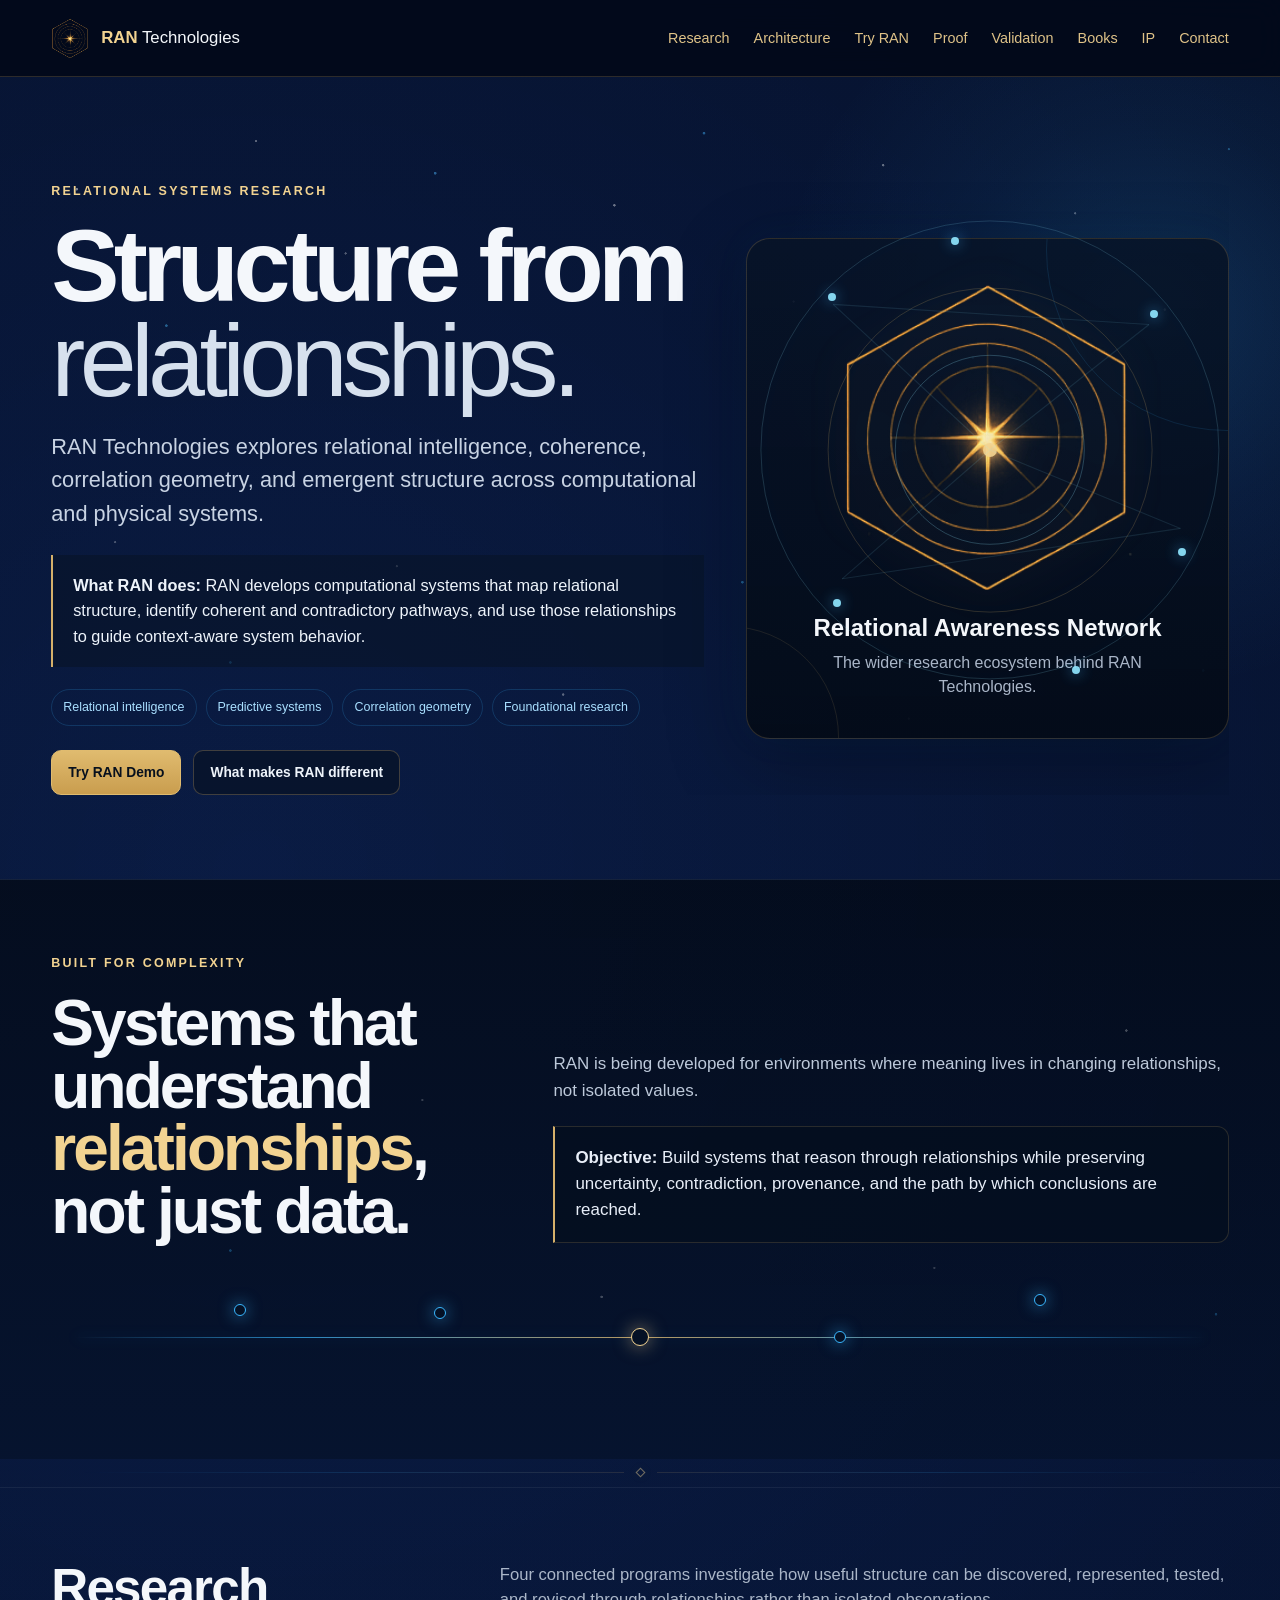
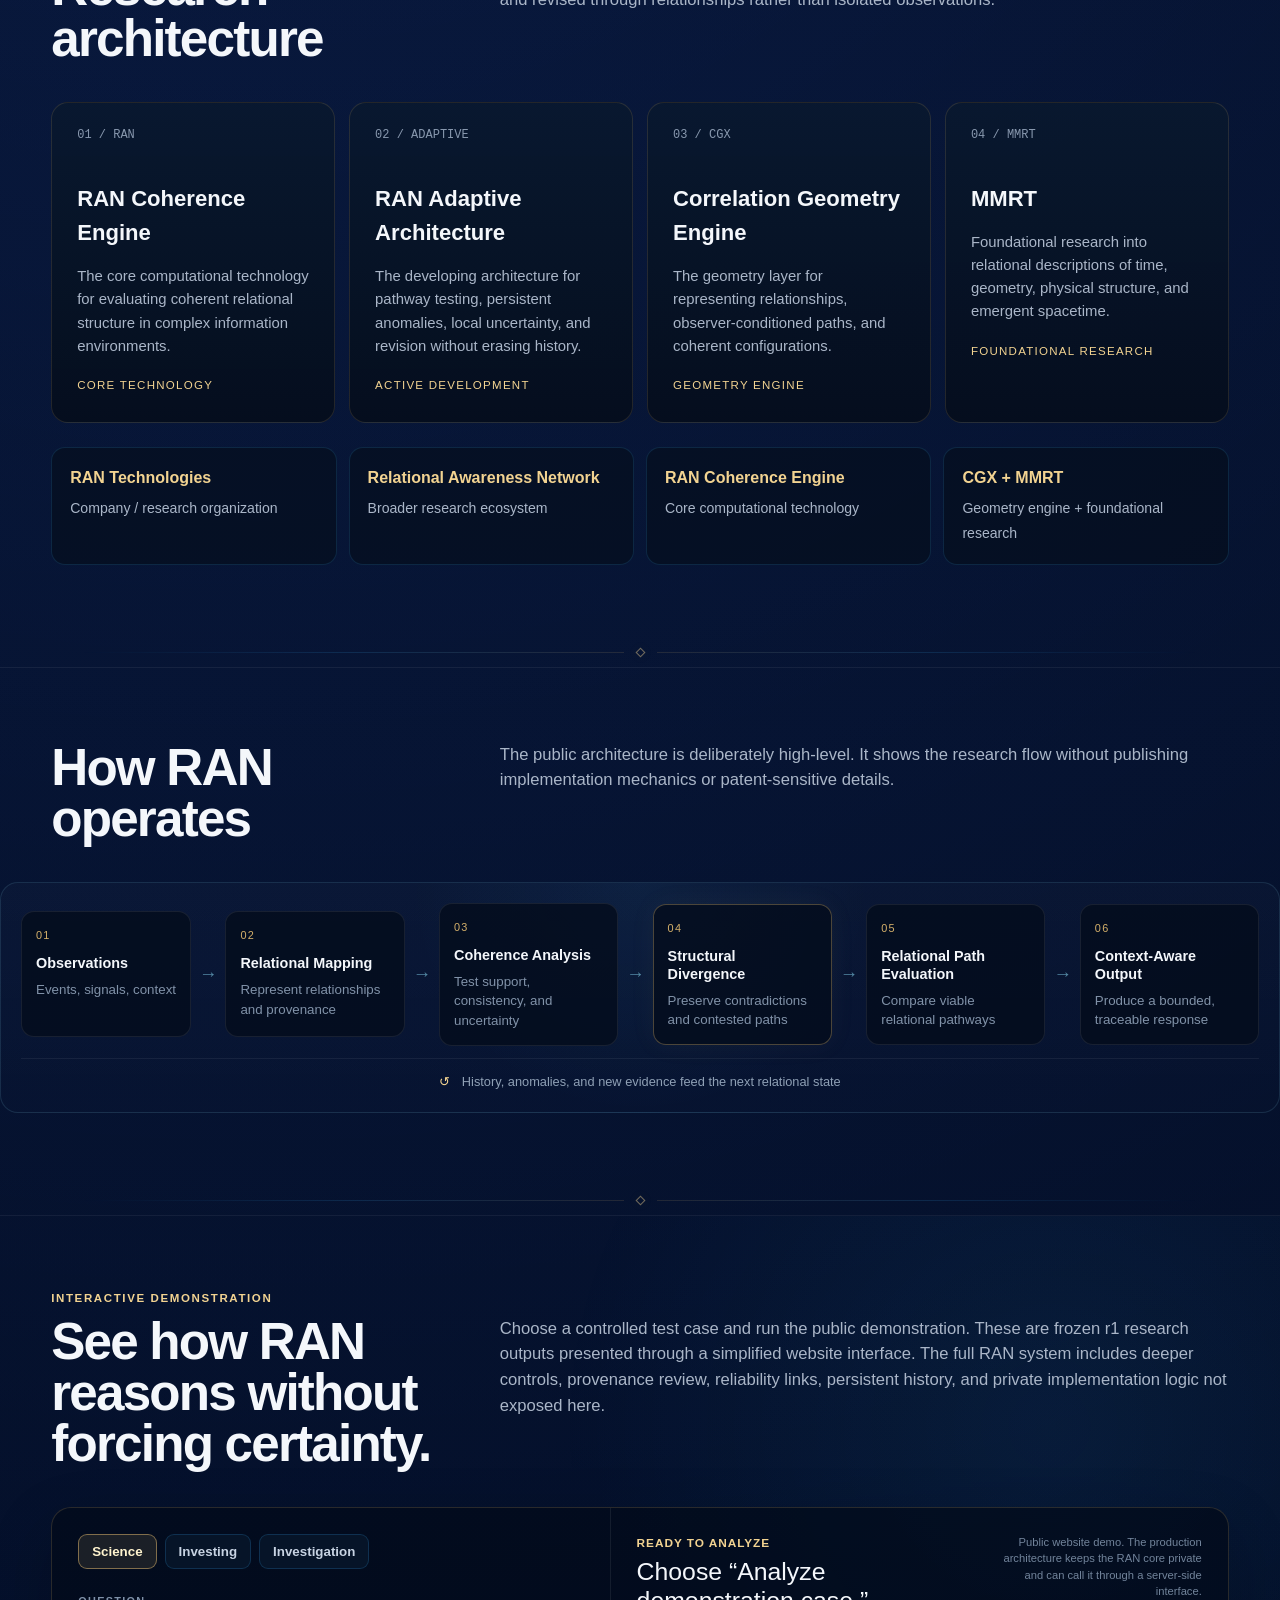
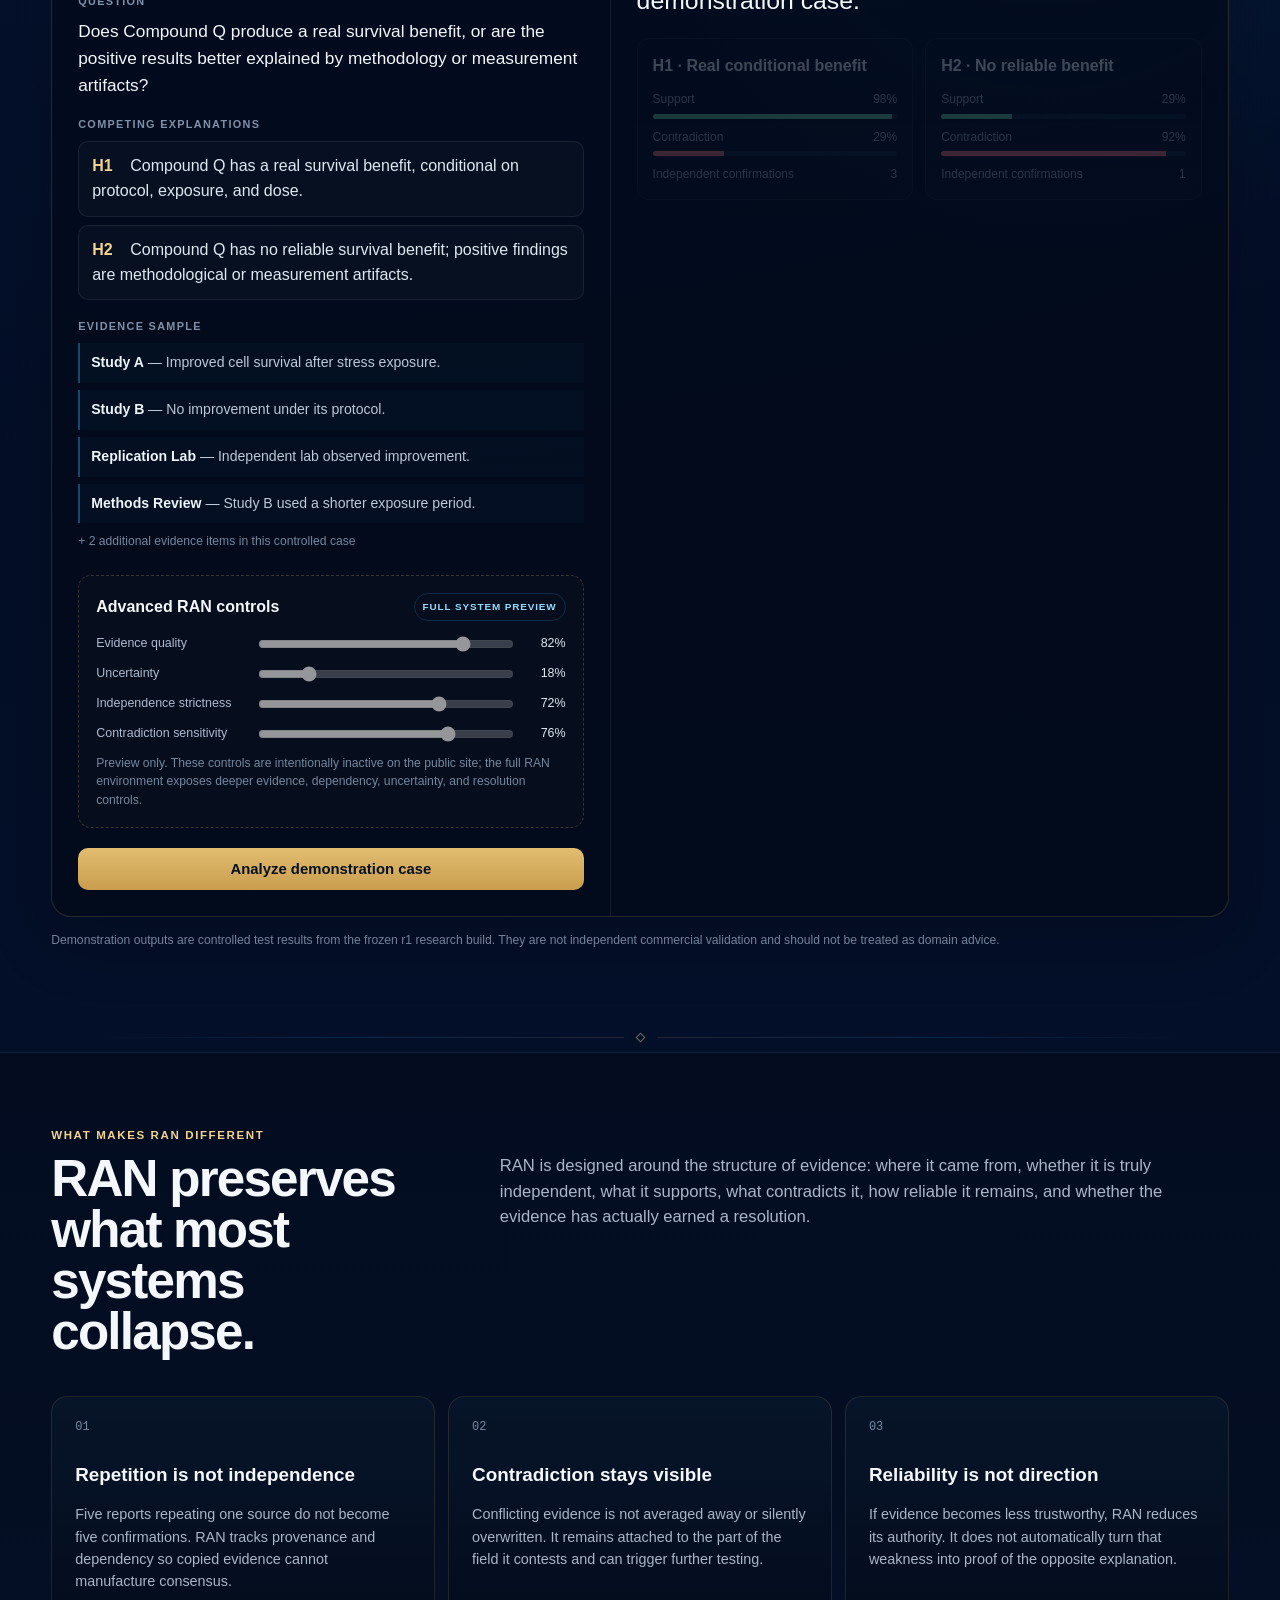
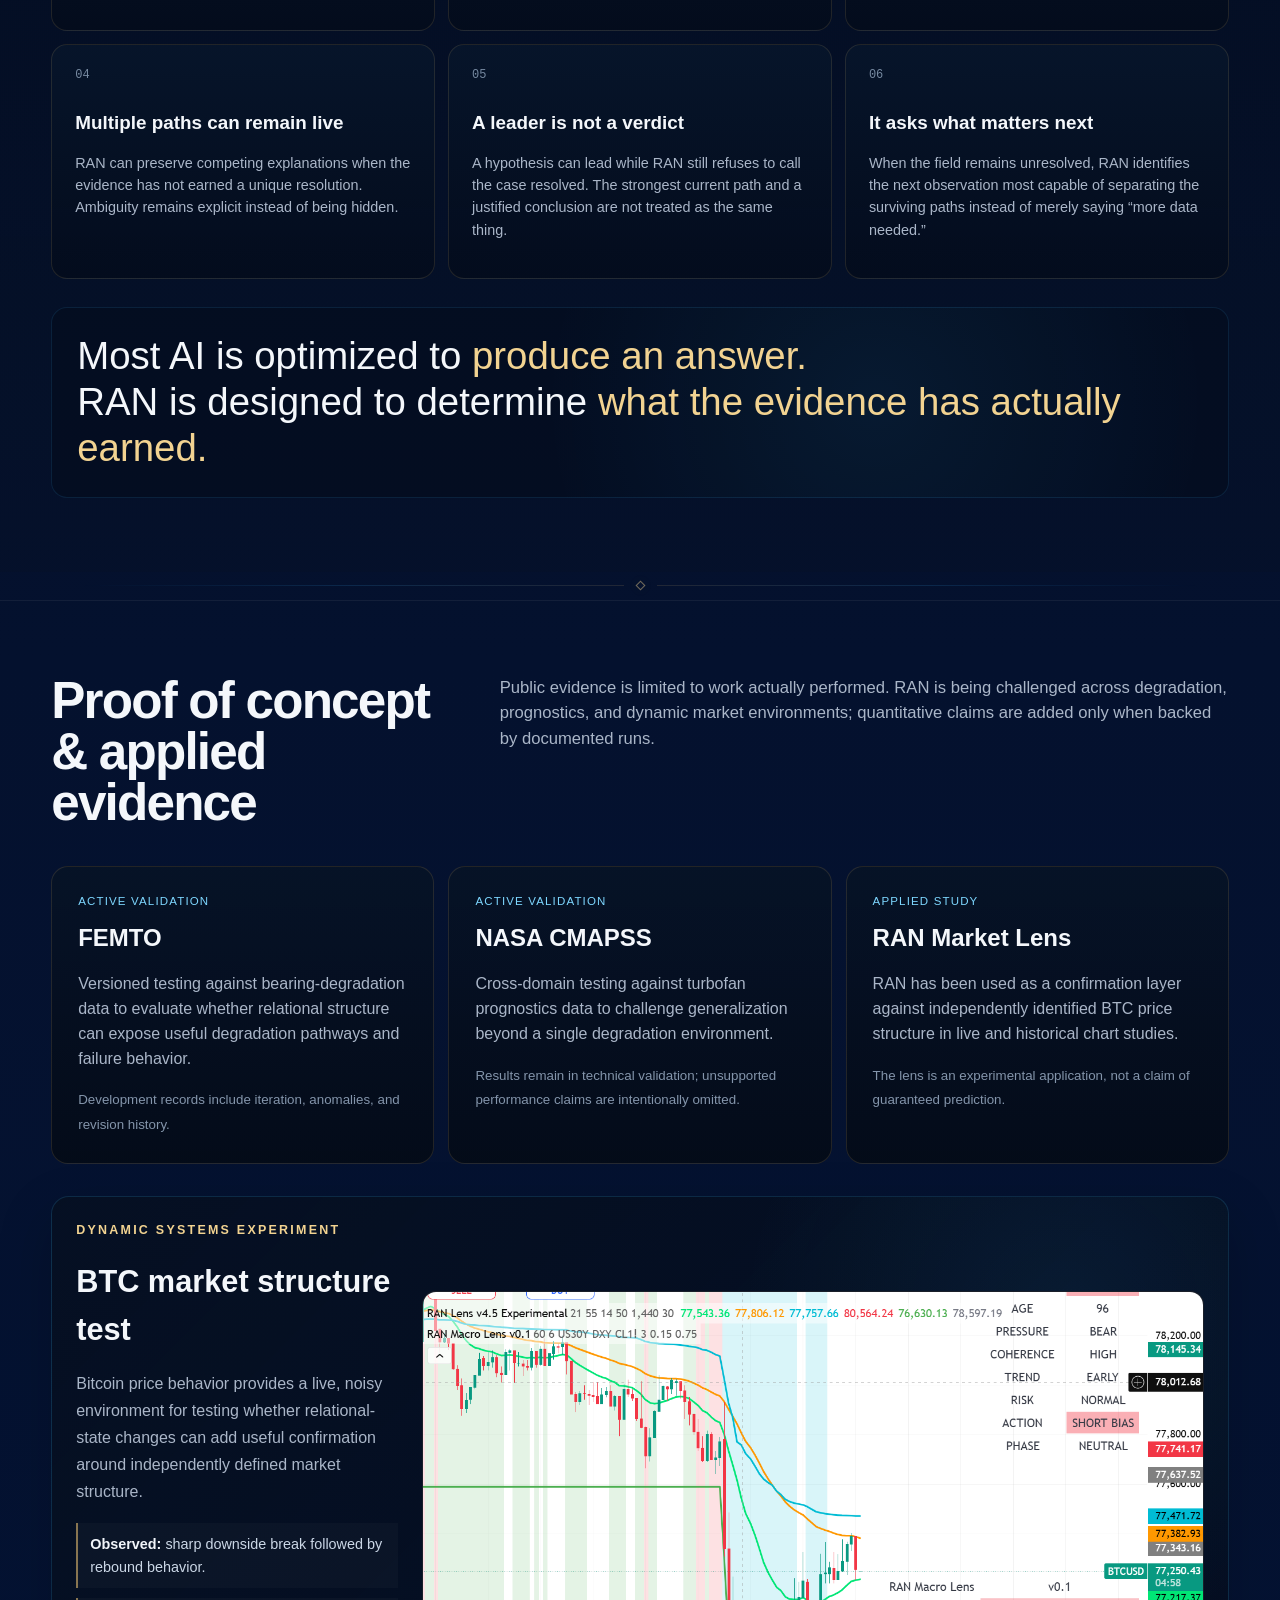
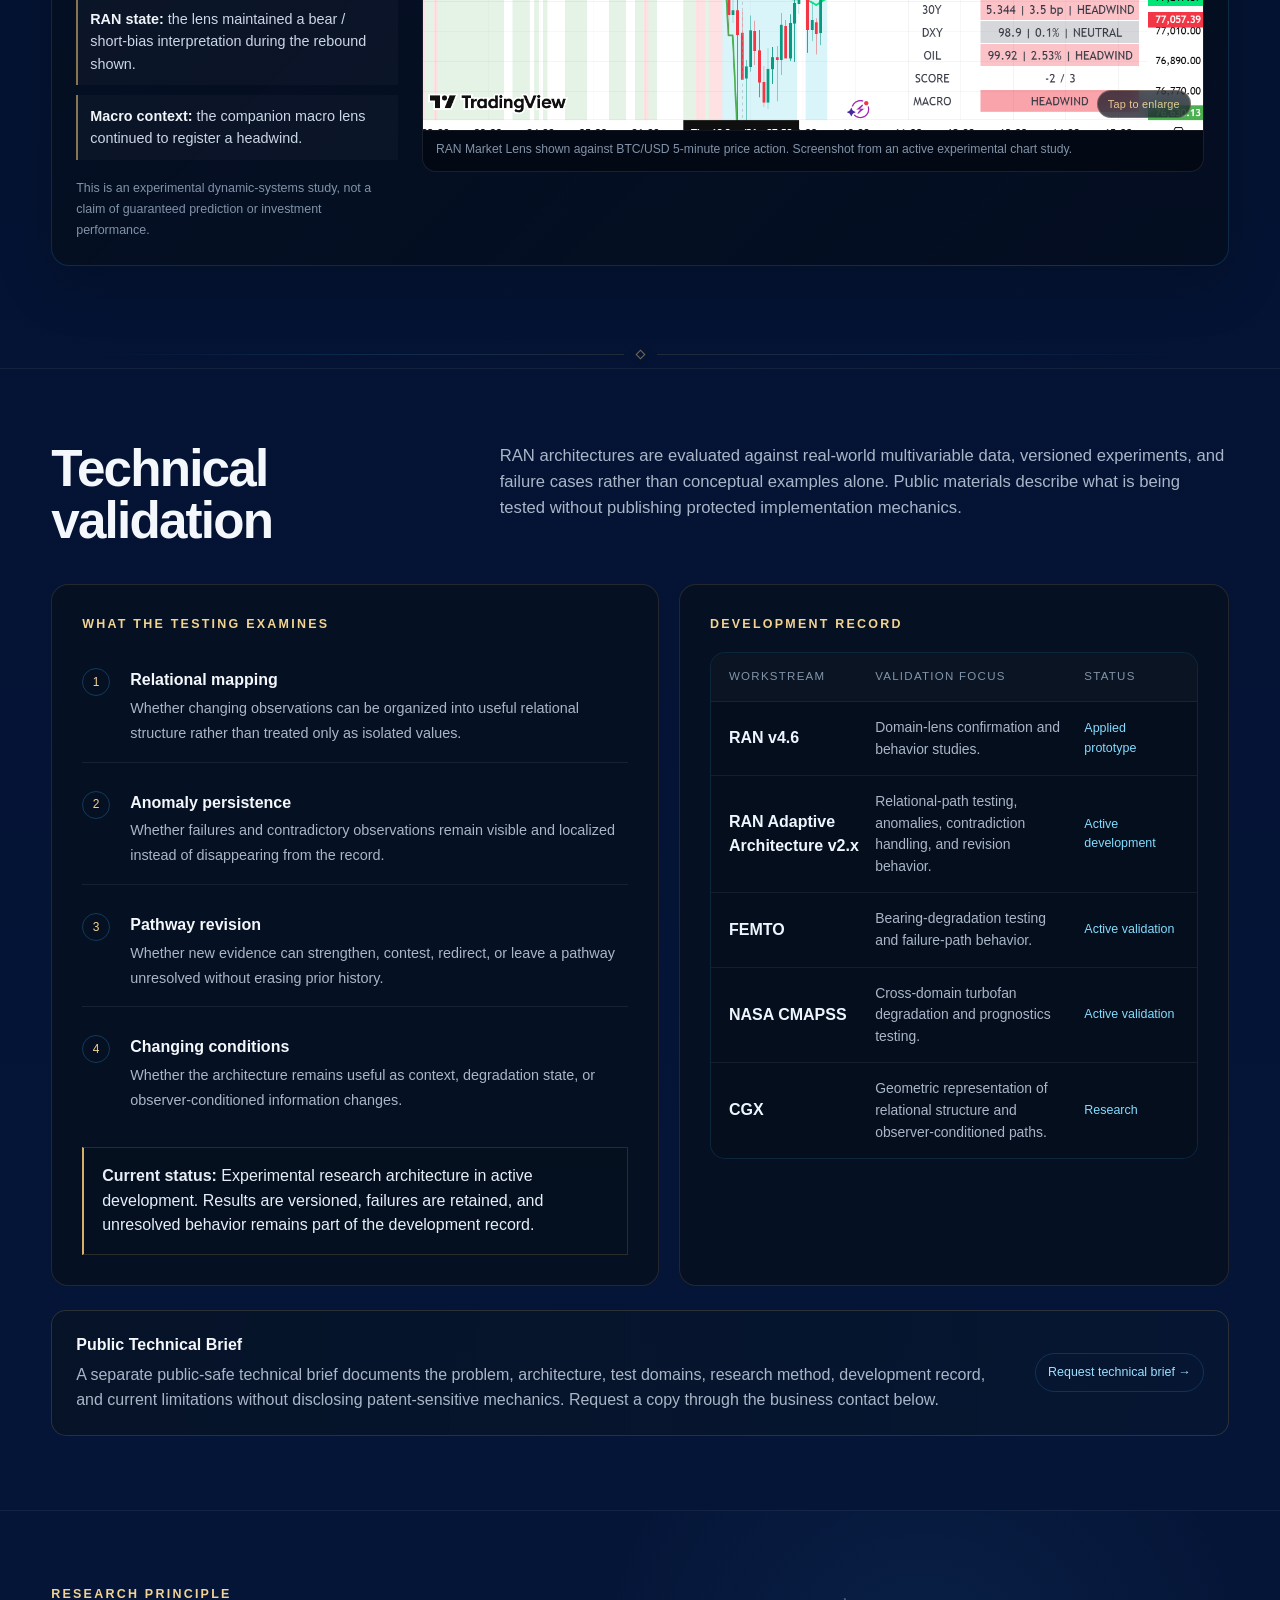
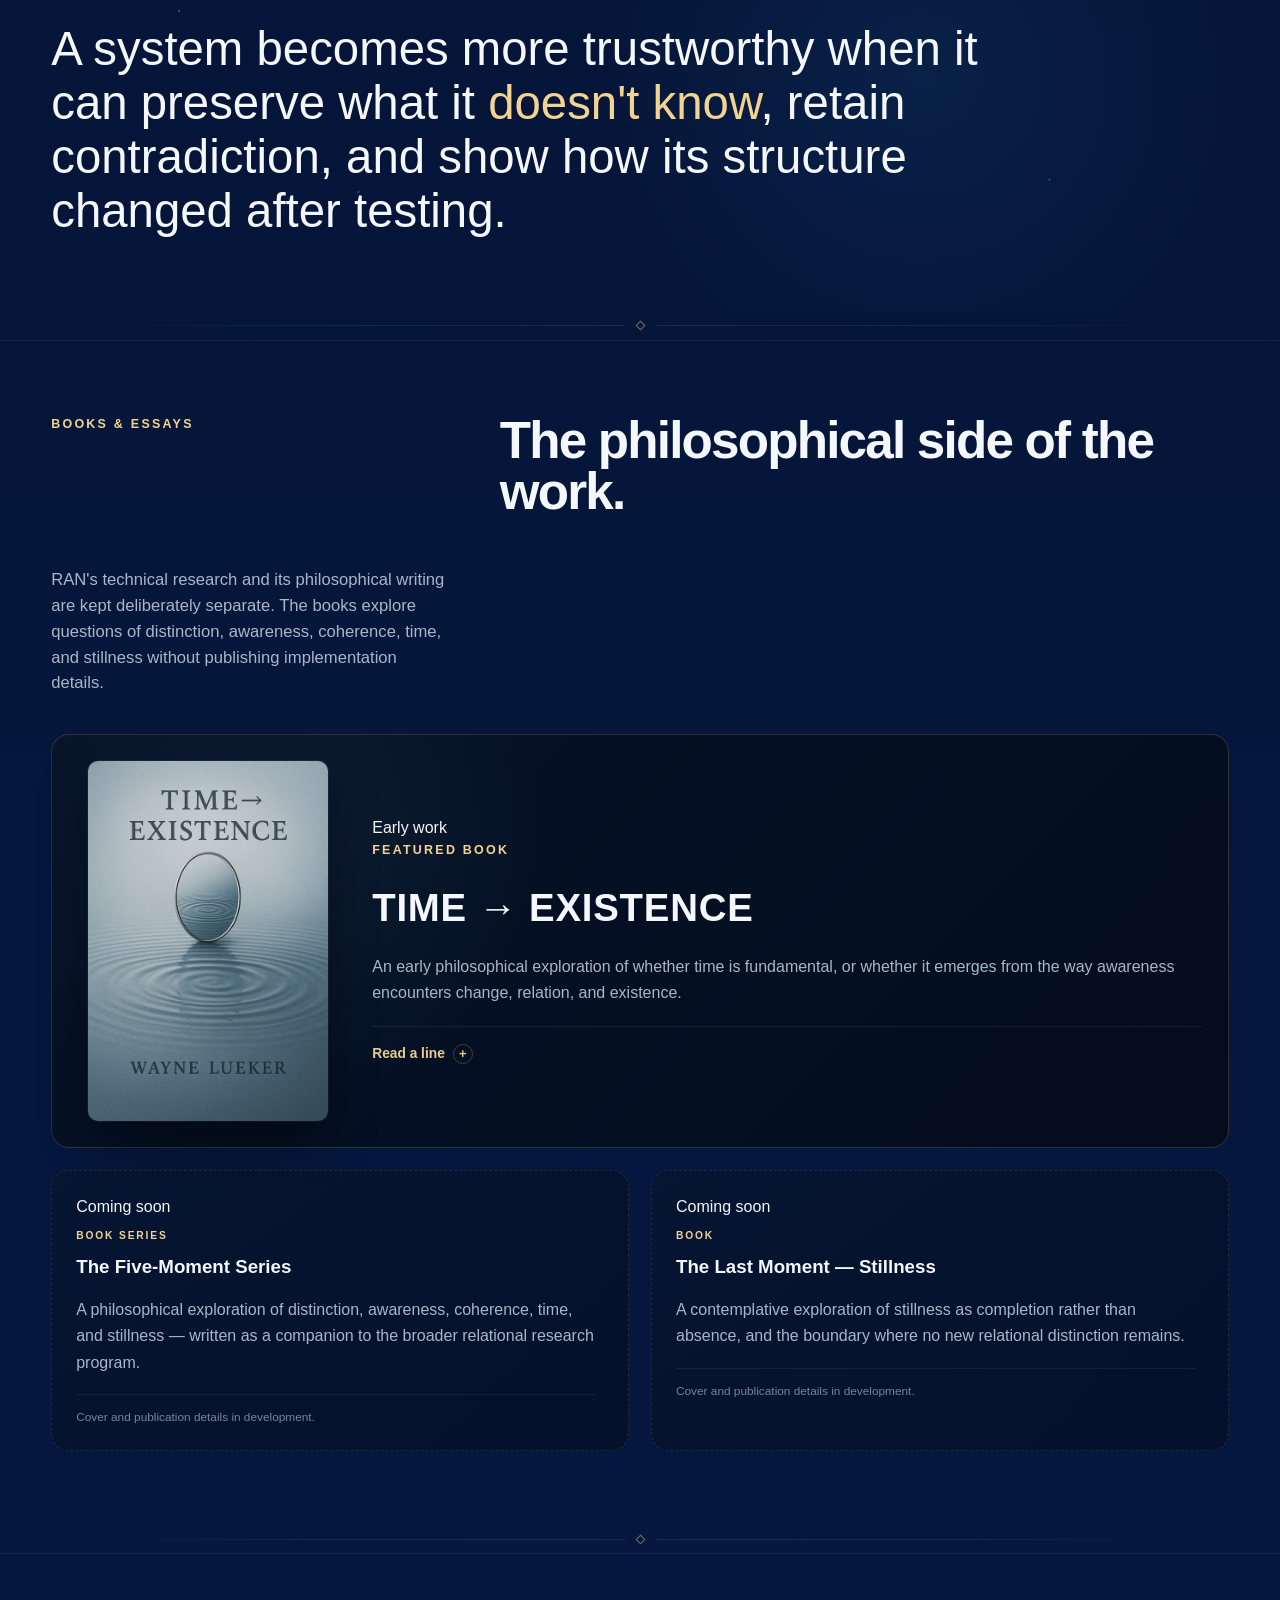
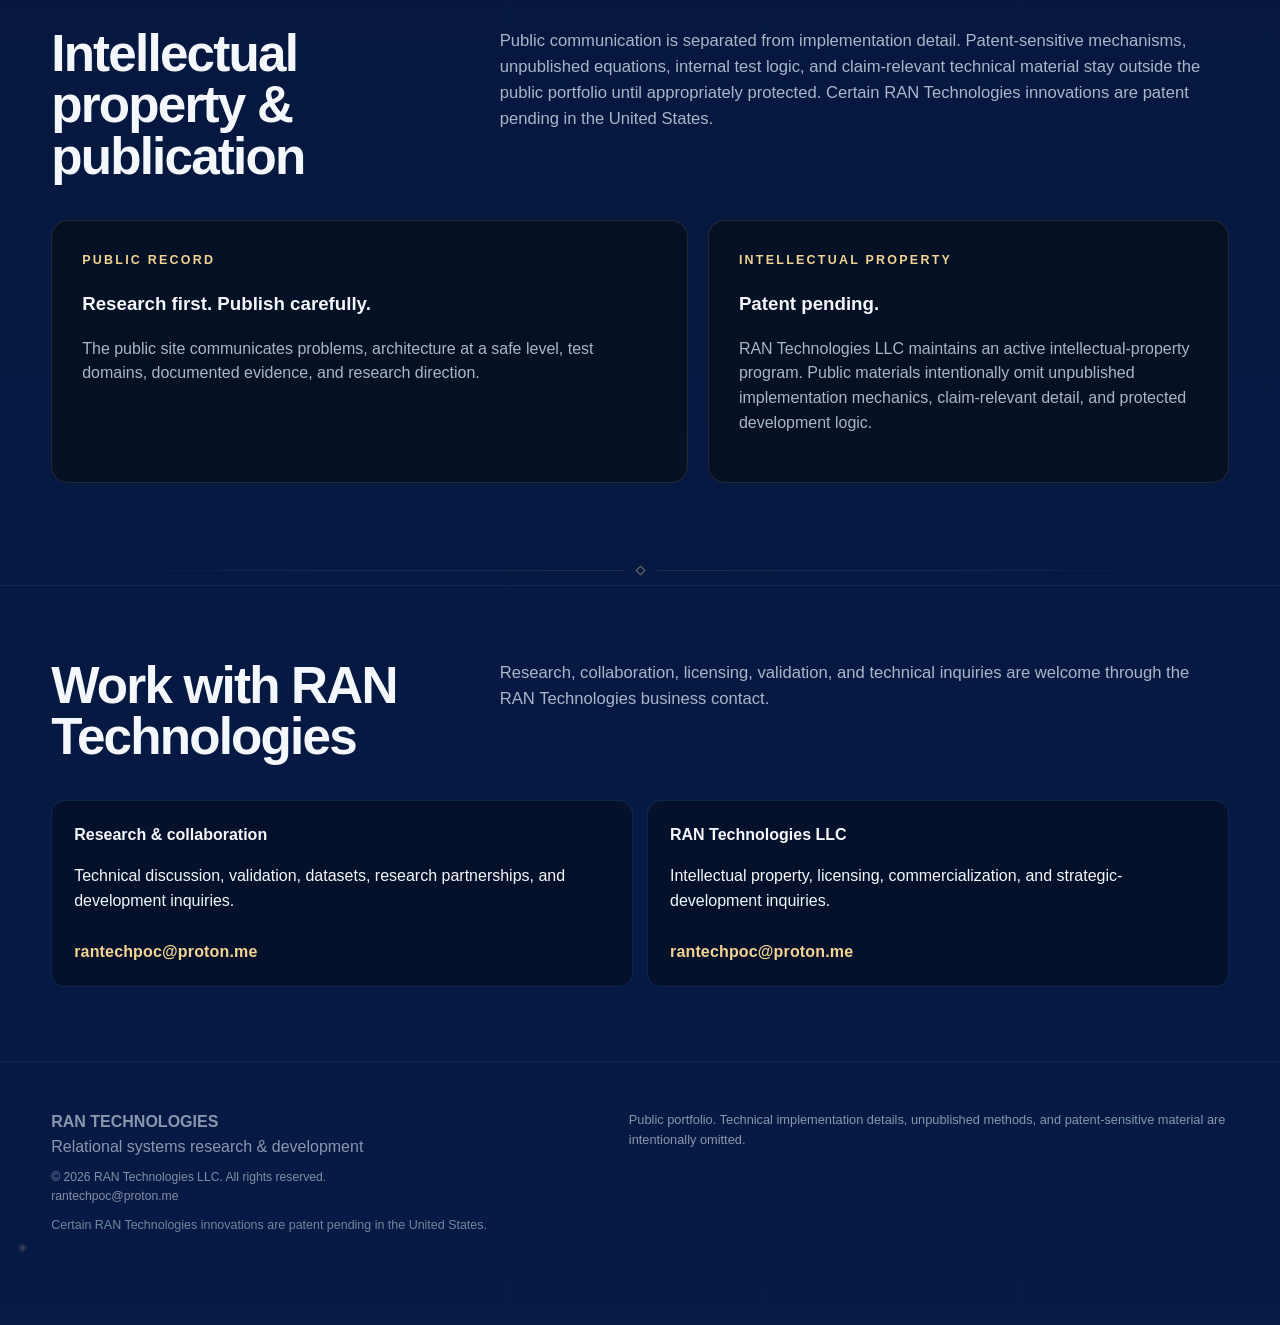
==== commit d2765638: "Add files via upload" ====
--- a/index.html
+++ b/index.html
@@ -568,8 +568,110 @@
   .zoom-hint{font-size:.62rem;right:8px;bottom:8px}
 }
 
-</style></head><body>
-<nav><div class="wrap nav"><div class="brand"><img alt="RAN mark" src="[data-uri]"/><span><b>RAN</b> Technologies</span></div><div class="links" id="main-nav"><a href="#research">Research</a><a href="#architecture">Architecture</a><a href="#evidence">Proof</a><a href="#validation">Validation</a><a href="#books">Books</a><a href="#ip">IP</a><a href="#contact">Contact</a></div><button class="menu-toggle" type="button" aria-controls="main-nav" aria-expanded="false" aria-label="Open navigation menu"><span aria-hidden="true">☰</span></button></div></nav>
+
+/* ===== Public RAN demo + differentiation section ===== */
+.ran-demo-hero-actions{display:flex;gap:12px;flex-wrap:wrap;margin-top:24px}
+.ran-demo-btn{display:inline-flex;align-items:center;justify-content:center;padding:11px 16px;border-radius:10px;border:1px solid rgba(213,176,106,.28);background:rgba(7,19,38,.72);color:#eef4fb;font-weight:750;font-size:.86rem;cursor:pointer;transition:.2s ease}
+.ran-demo-btn:hover,.ran-demo-btn:focus-visible{border-color:rgba(242,211,145,.65);color:#fff4cf;outline:none}
+.ran-demo-btn.primary{background:linear-gradient(180deg,#e0bb6f,#c99d4e);color:#07101d;border-color:#e0bb6f}
+.ran-demo-btn.primary:hover,.ran-demo-btn.primary:focus-visible{background:#f2d391;color:#07101d}
+
+#try-ran{position:relative;overflow:hidden;background:radial-gradient(circle at 82% 15%,rgba(57,183,255,.07),transparent 31%)}
+.ran-demo-kicker{color:var(--gold2);font-size:.72rem;font-weight:800;letter-spacing:.14em;text-transform:uppercase}
+.ran-demo-intro{max-width:820px;color:var(--muted);font-size:1.02rem;margin:12px 0 30px}
+.ran-demo-shell{display:grid;grid-template-columns:minmax(0,.95fr) minmax(0,1.05fr);border:1px solid rgba(213,176,106,.18);border-radius:20px;overflow:hidden;background:rgba(3,10,23,.66);box-shadow:0 24px 65px rgba(0,0,0,.2)}
+.ran-demo-input,.ran-demo-output{padding:26px}
+.ran-demo-input{border-right:1px solid rgba(255,255,255,.07)}
+.ran-demo-tabs{display:flex;gap:8px;flex-wrap:wrap;margin-bottom:24px}
+.ran-demo-tab{border:1px solid rgba(57,183,255,.18);background:rgba(8,23,44,.82);color:#c7d3e2;padding:9px 13px;border-radius:9px;font-weight:700;cursor:pointer}
+.ran-demo-tab.active{border-color:rgba(213,176,106,.55);background:rgba(213,176,106,.12);color:#fff4cf}
+.ran-demo-label{margin:18px 0 8px;color:#7f91a8;font-size:.68rem;letter-spacing:.12em;text-transform:uppercase;font-weight:800}
+.ran-demo-question{font-size:1.08rem;color:#f3f6fa;line-height:1.55}
+.ran-demo-hyp{padding:12px 13px;margin:8px 0;border:1px solid rgba(255,255,255,.075);border-radius:10px;background:rgba(255,255,255,.022);color:#dfe8f2}
+.ran-demo-hyp b{display:inline-block;min-width:38px;color:var(--gold2)}
+.ran-demo-evidence{padding:9px 11px;border-left:2px solid rgba(57,183,255,.35);margin:7px 0;background:rgba(57,183,255,.025);color:#bdc9d8;font-size:.88rem}
+.ran-demo-evidence span{color:#eef4fb;font-weight:700}
+.ran-demo-hint{margin-top:9px;color:#75879e;font-size:.76rem}
+.ran-demo-controls{margin-top:24px;padding:17px;border:1px dashed rgba(213,176,106,.24);border-radius:13px;background:rgba(213,176,106,.025)}
+.ran-demo-control-title{display:flex;justify-content:space-between;gap:10px;align-items:center;margin-bottom:13px;font-weight:800}
+.ran-demo-badge{font-size:.62rem;letter-spacing:.09em;text-transform:uppercase;color:#92dbff;border:1px solid rgba(57,183,255,.18);padding:5px 8px;border-radius:999px}
+.ran-demo-slider{display:grid;grid-template-columns:150px 1fr 44px;gap:10px;align-items:center;margin:10px 0;color:#aebbd0;font-size:.78rem}
+.ran-demo-slider input{width:100%;accent-color:#d5b06a;opacity:.72}
+.ran-demo-slider .val{text-align:right;color:#dfe7f1}
+.ran-demo-analyze{width:100%;margin-top:20px;padding:13px 16px;border:0;border-radius:10px;background:linear-gradient(180deg,#e2bd70,#c99d4e);color:#07101d;font-weight:850;font-size:.93rem;cursor:pointer}
+.ran-demo-analyze:hover,.ran-demo-analyze:focus-visible{background:#f2d391;outline:none}
+.ran-demo-result-head{display:flex;justify-content:space-between;gap:18px;align-items:flex-start;margin-bottom:22px}
+.ran-demo-state{color:var(--gold2);text-transform:uppercase;letter-spacing:.08em;font-size:.74rem;font-weight:850}
+.ran-demo-status{font-size:1.55rem;line-height:1.15;margin-top:6px}
+.ran-demo-note{max-width:220px;color:#72849b;font-size:.7rem;line-height:1.45;text-align:right}
+.ran-demo-metrics{display:grid;grid-template-columns:1fr 1fr;gap:12px;transition:.2s ease}
+.ran-demo-metric{border:1px solid rgba(255,255,255,.075);border-radius:12px;padding:15px;background:rgba(255,255,255,.022)}
+.ran-demo-metric b{display:block;margin-bottom:12px}
+.ran-demo-row{display:flex;justify-content:space-between;color:#9eacbd;font-size:.75rem;margin-top:9px}
+.ran-demo-bar{height:5px;border-radius:999px;background:#13243b;overflow:hidden;margin-top:5px}
+.ran-demo-bar i{display:block;height:100%;background:#67c89d}
+.ran-demo-bar.red i{background:#df7777}
+.ran-demo-distinction{margin-top:16px;padding:15px 16px;border-left:2px solid var(--gold);border-radius:0 10px 10px 0;background:rgba(213,176,106,.065)}
+.ran-demo-distinction small{display:block;color:#8799ae;text-transform:uppercase;letter-spacing:.09em;margin-bottom:4px}
+.ran-demo-anomalies{display:flex;gap:7px;flex-wrap:wrap;margin-top:15px}
+.ran-demo-anomaly{font-size:.7rem;color:#efb1b1;border:1px solid rgba(224,119,119,.22);background:rgba(224,119,119,.045);padding:6px 8px;border-radius:999px}
+
+#ran-difference{background:linear-gradient(180deg,rgba(3,10,23,.54),rgba(5,17,40,.56))}
+.ran-diff-grid{display:grid;grid-template-columns:repeat(3,1fr);gap:13px;margin-top:28px}
+.ran-diff-card{min-height:230px;padding:23px;border:1px solid rgba(213,176,106,.14);border-radius:16px;background:linear-gradient(180deg,rgba(8,22,43,.84),rgba(4,12,27,.82))}
+.ran-diff-card .n{color:#778aa1;font:12px ui-monospace,monospace;margin-bottom:26px}
+.ran-diff-card h3{font-size:1.18rem;margin:0 0 9px}
+.ran-diff-card p{color:var(--muted);font-size:.9rem}
+.ran-demo-statement{margin-top:28px;padding:25px;border:1px solid rgba(57,183,255,.12);border-radius:16px;background:radial-gradient(circle at 70% 50%,rgba(57,183,255,.07),transparent 40%),rgba(4,13,29,.6);font-size:clamp(1.45rem,3vw,2.45rem);line-height:1.2}
+.ran-demo-statement em{font-style:normal;color:var(--gold2)}
+.ran-demo-disclaimer{margin-top:14px;color:#72839a;font-size:.76rem}
+
+@media(max-width:900px){
+  .ran-demo-shell{grid-template-columns:1fr}
+  .ran-demo-input{border-right:0;border-bottom:1px solid rgba(255,255,255,.07)}
+  .ran-diff-grid{grid-template-columns:1fr 1fr}
+}
+@media(max-width:600px){
+  .ran-demo-input,.ran-demo-output{padding:18px}
+  .ran-demo-metrics,.ran-diff-grid{grid-template-columns:1fr}
+  .ran-demo-slider{grid-template-columns:1fr 1fr}
+  .ran-demo-slider input{grid-column:1/-1}
+  .ran-demo-result-head{display:block}
+  .ran-demo-note{text-align:left;margin-top:12px;max-width:none}
+}
+
+</style><script type="application/ld+json">
+{
+  "@context": "https://schema.org",
+  "@graph": [
+    {
+      "@type": "Organization",
+      "@id": "https://ran-technologies.com/#organization",
+      "name": "RAN Technologies LLC",
+      "alternateName": "RAN Technologies",
+      "url": "https://ran-technologies.com/",
+      "logo": {
+        "@type": "ImageObject",
+        "url": "https://ran-technologies.com/favicon.png"
+      },
+      "email": "mailto:rantechpoc@proton.me",
+      "description": "Independent research and development focused on relational systems, coherence analysis, correlation geometry, adaptive reasoning, and context-aware system behavior."
+    },
+    {
+      "@type": "WebSite",
+      "@id": "https://ran-technologies.com/#website",
+      "url": "https://ran-technologies.com/",
+      "name": "RAN Technologies",
+      "publisher": {
+        "@id": "https://ran-technologies.com/#organization"
+      },
+      "inLanguage": "en-US"
+    }
+  ]
+}
+</script>
+</head><body>
+<nav><div class="wrap nav"><div class="brand"><img alt="RAN mark" src="[data-uri]"/><span><b>RAN</b> Technologies</span></div><div class="links" id="main-nav"><a href="#research">Research</a><a href="#architecture">Architecture</a><a href="#try-ran">Try RAN</a><a href="#evidence">Proof</a><a href="#validation">Validation</a><a href="#books">Books</a><a href="#ip">IP</a><a href="#contact">Contact</a></div><button class="menu-toggle" type="button" aria-controls="main-nav" aria-expanded="false" aria-label="Open navigation menu"><span aria-hidden="true">☰</span></button></div></nav>
 <div class="ran-hero-visual" aria-hidden="true">
   <div class="ran-orbit orbit-a"></div>
   <div class="ran-orbit orbit-b"></div>
@@ -588,7 +690,7 @@
   </svg>
 </div>
 
-<header><div class="wrap hero"><div><div class="eyebrow">Relational systems research</div><h1>Structure from <span>relationships.</span></h1><p class="lead">RAN Technologies explores relational intelligence, coherence, correlation geometry, and emergent structure across computational and physical systems.</p><div class="definition"><strong>What RAN does:</strong> RAN develops computational systems that map relational structure, identify coherent and contradictory pathways, and use those relationships to guide context-aware system behavior.</div><div class="chips"><span class="chip">Relational intelligence</span><span class="chip">Predictive systems</span><span class="chip">Correlation geometry</span><span class="chip">Foundational research</span></div></div><div class="hero-logo"><img alt="RAN logo" src="[data-uri]"/><h3>Relational Awareness Network</h3><p>The wider research ecosystem behind RAN Technologies.</p></div></div></header>
+<header><div class="wrap hero"><div><div class="eyebrow">Relational systems research</div><h1>Structure from <span>relationships.</span></h1><p class="lead">RAN Technologies explores relational intelligence, coherence, correlation geometry, and emergent structure across computational and physical systems.</p><div class="definition"><strong>What RAN does:</strong> RAN develops computational systems that map relational structure, identify coherent and contradictory pathways, and use those relationships to guide context-aware system behavior.</div><div class="chips"><span class="chip">Relational intelligence</span><span class="chip">Predictive systems</span><span class="chip">Correlation geometry</span><span class="chip">Foundational research</span></div><div class="ran-demo-hero-actions"><a class="ran-demo-btn primary" href="#try-ran">Try RAN Demo</a><a class="ran-demo-btn" href="#ran-difference">What makes RAN different</a></div></div><div class="hero-logo"><img alt="RAN logo" src="[data-uri]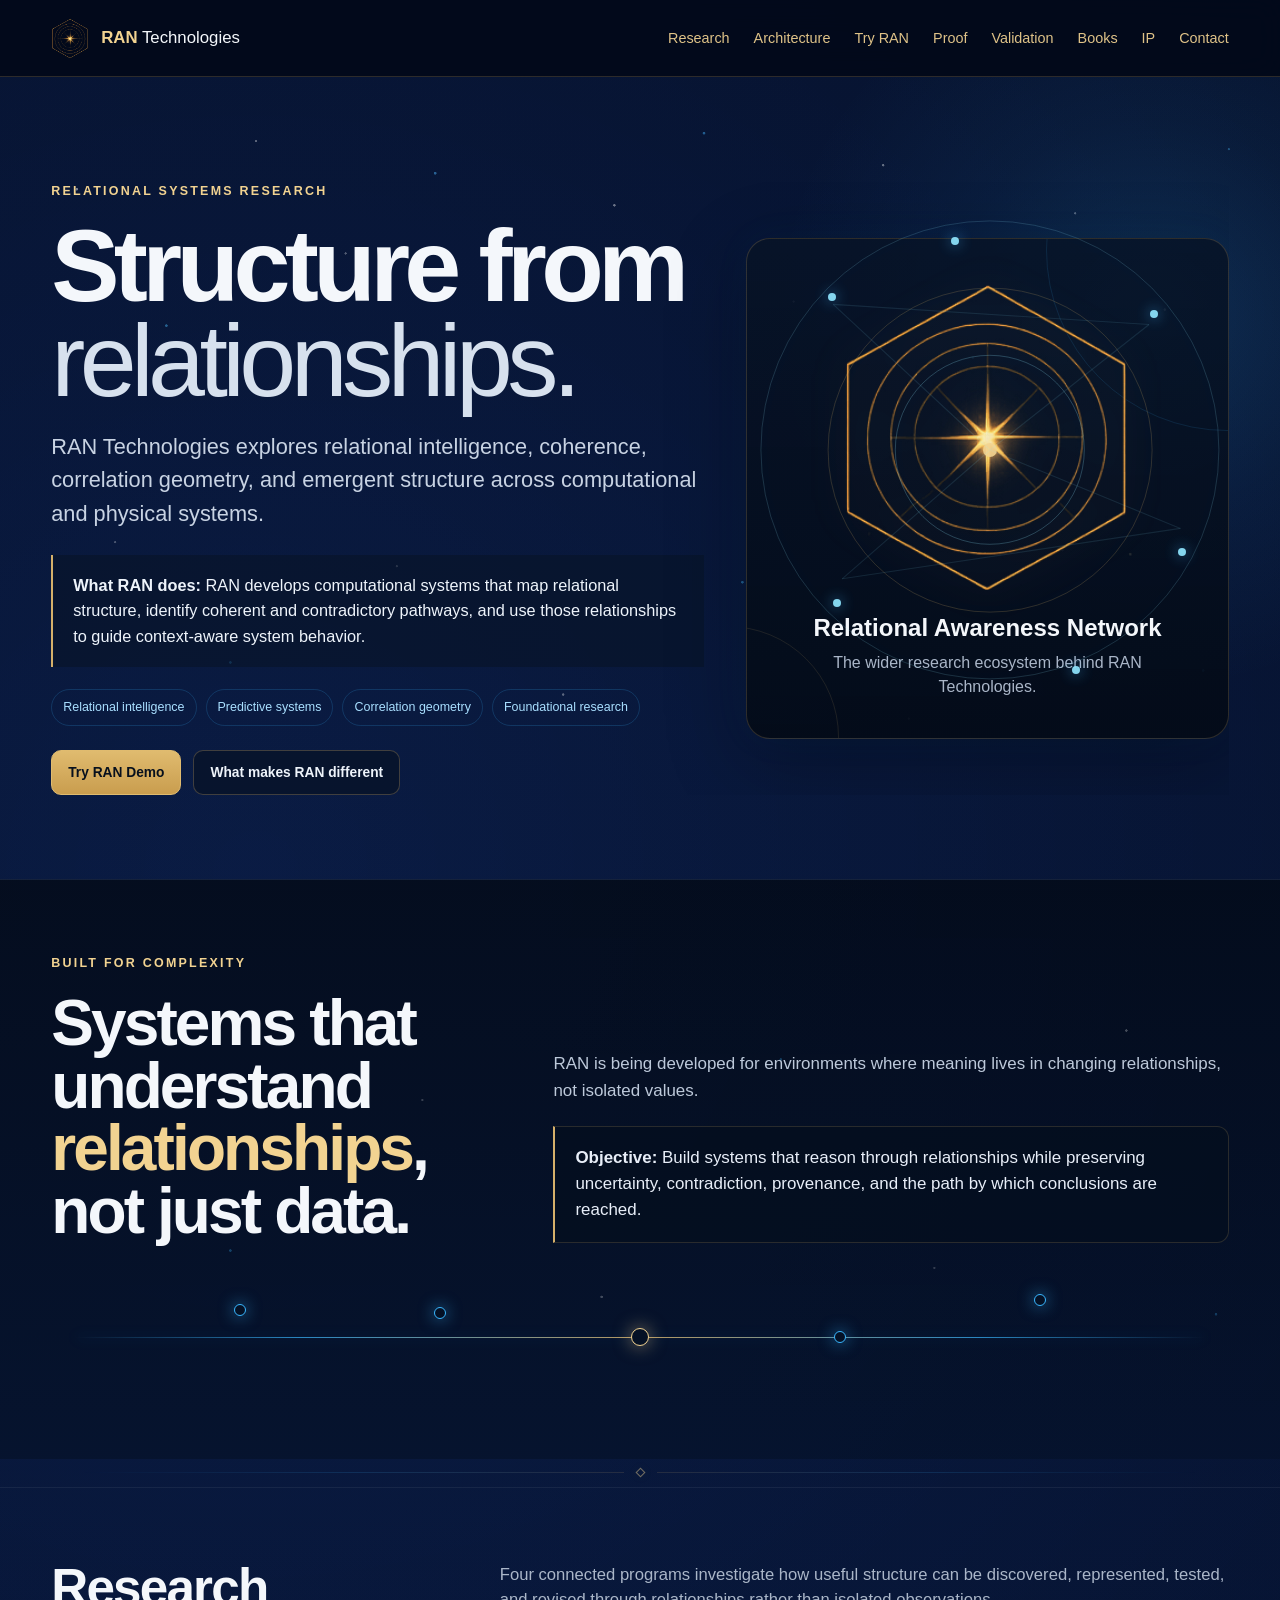
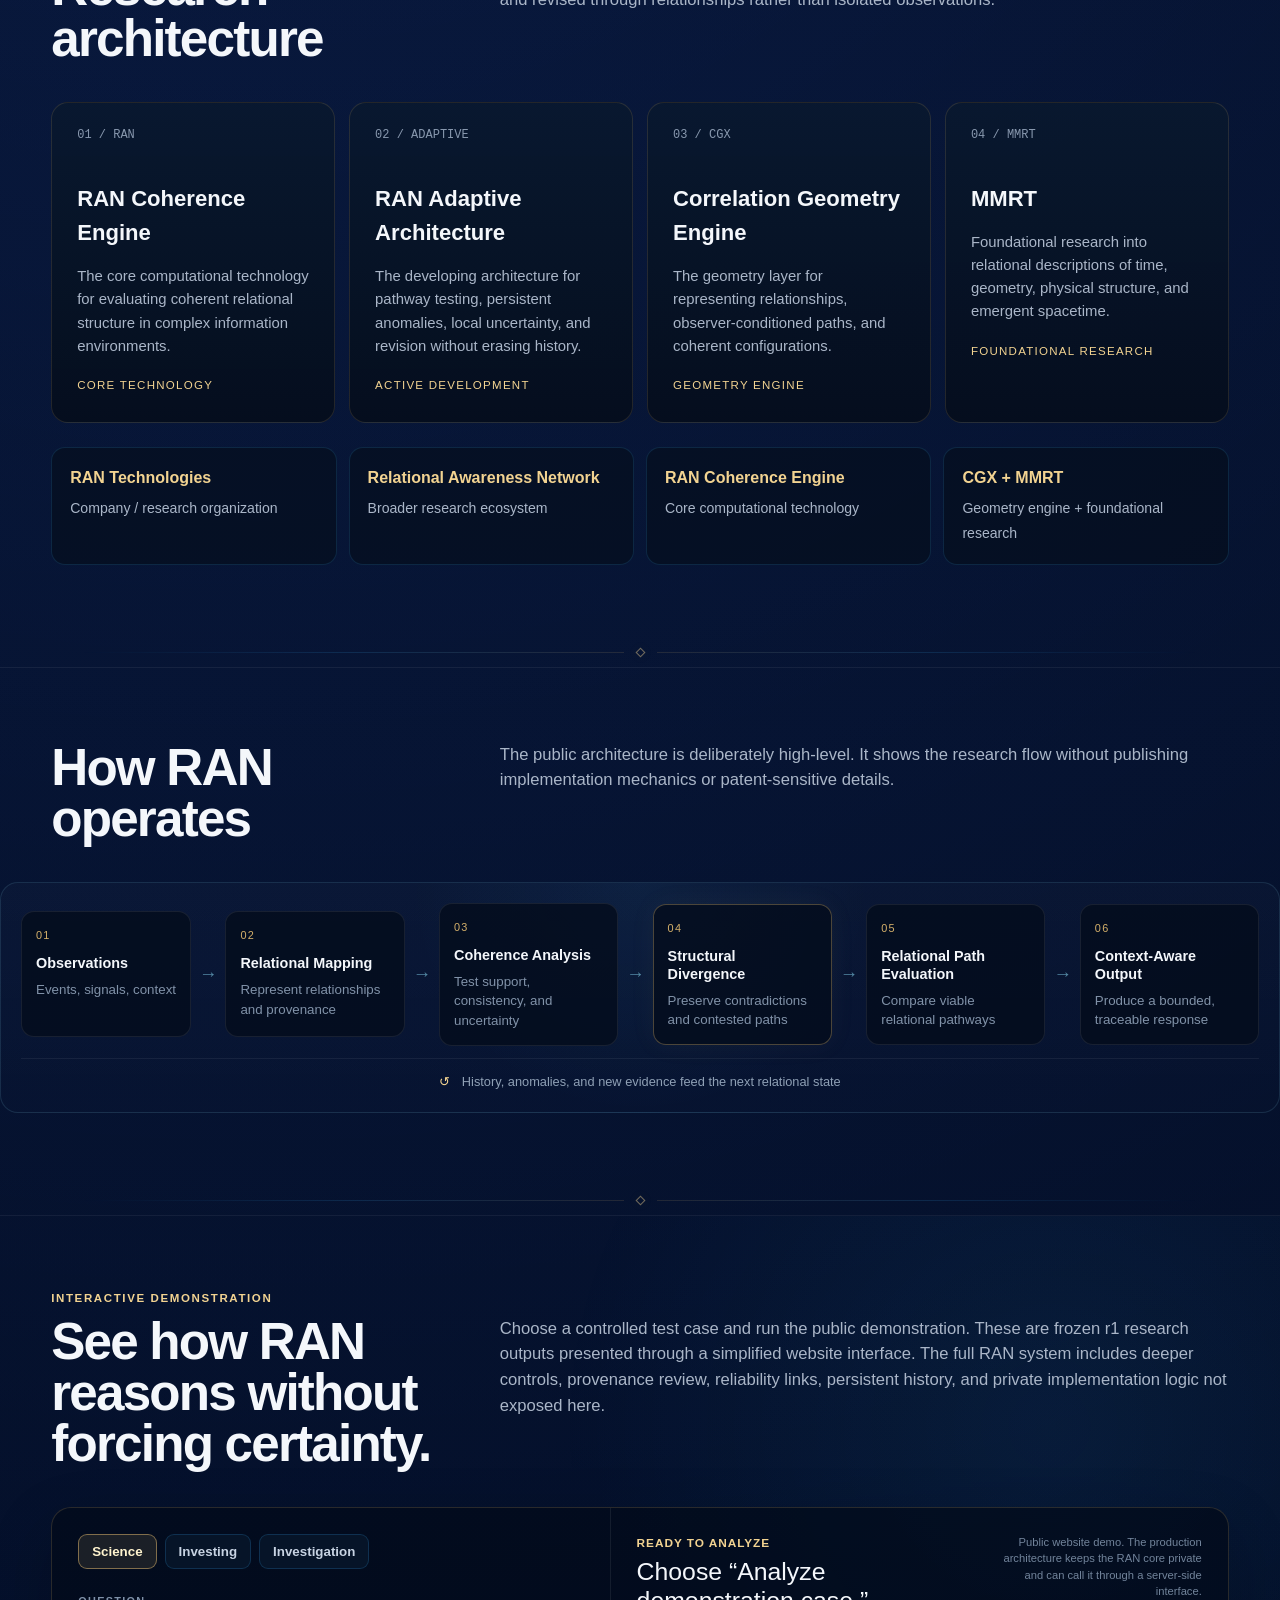
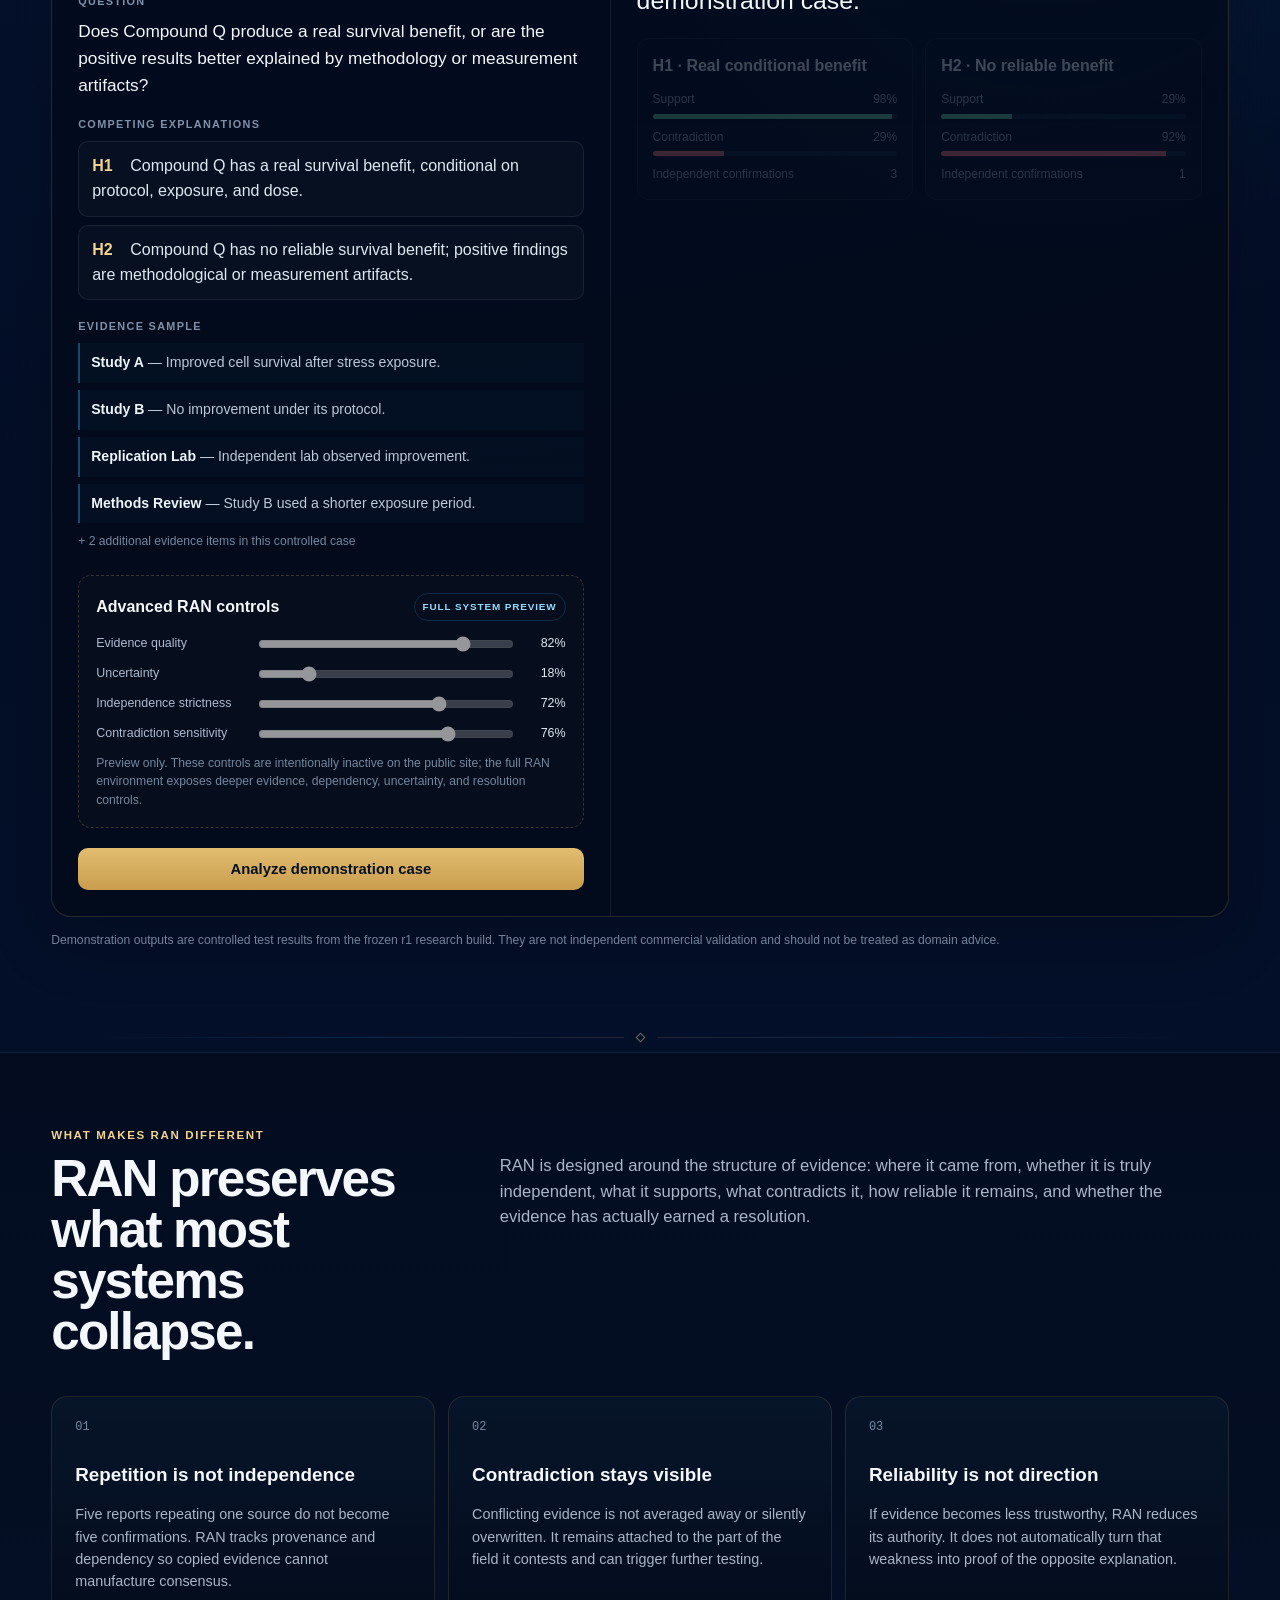
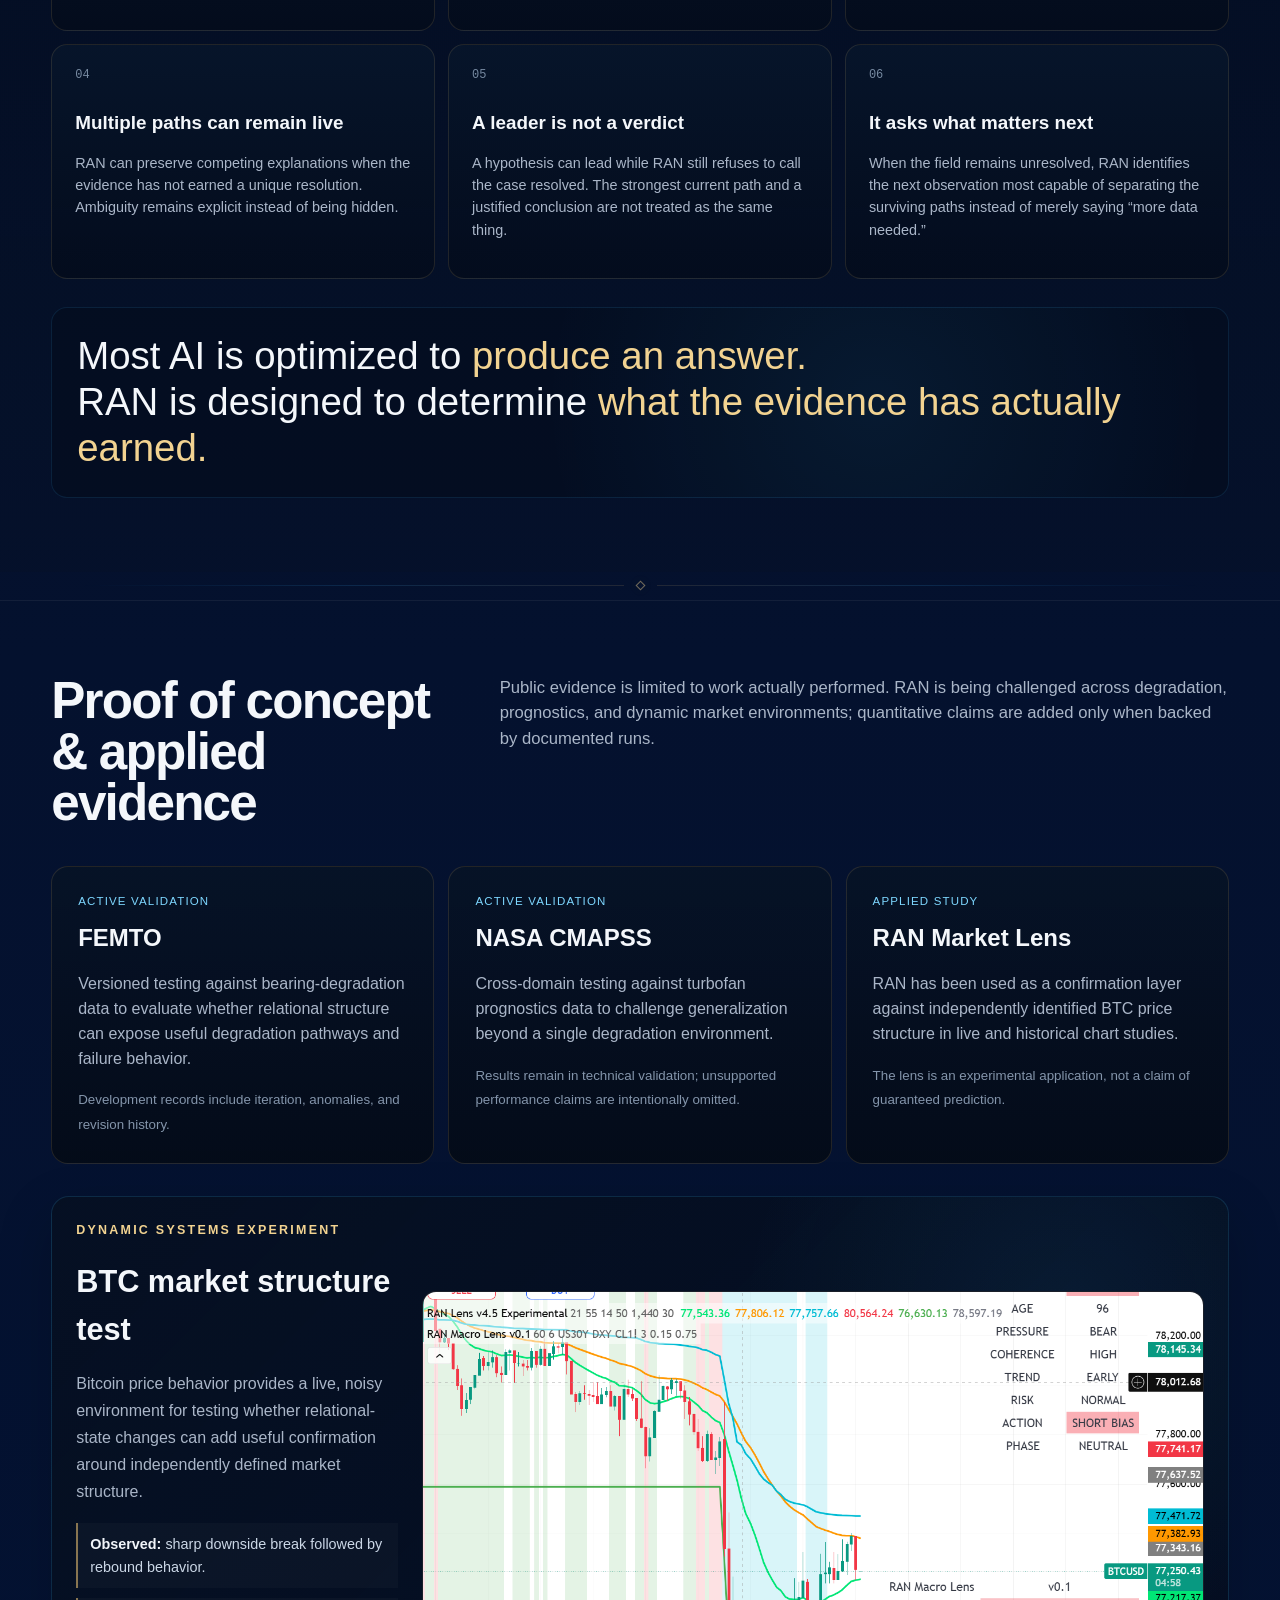
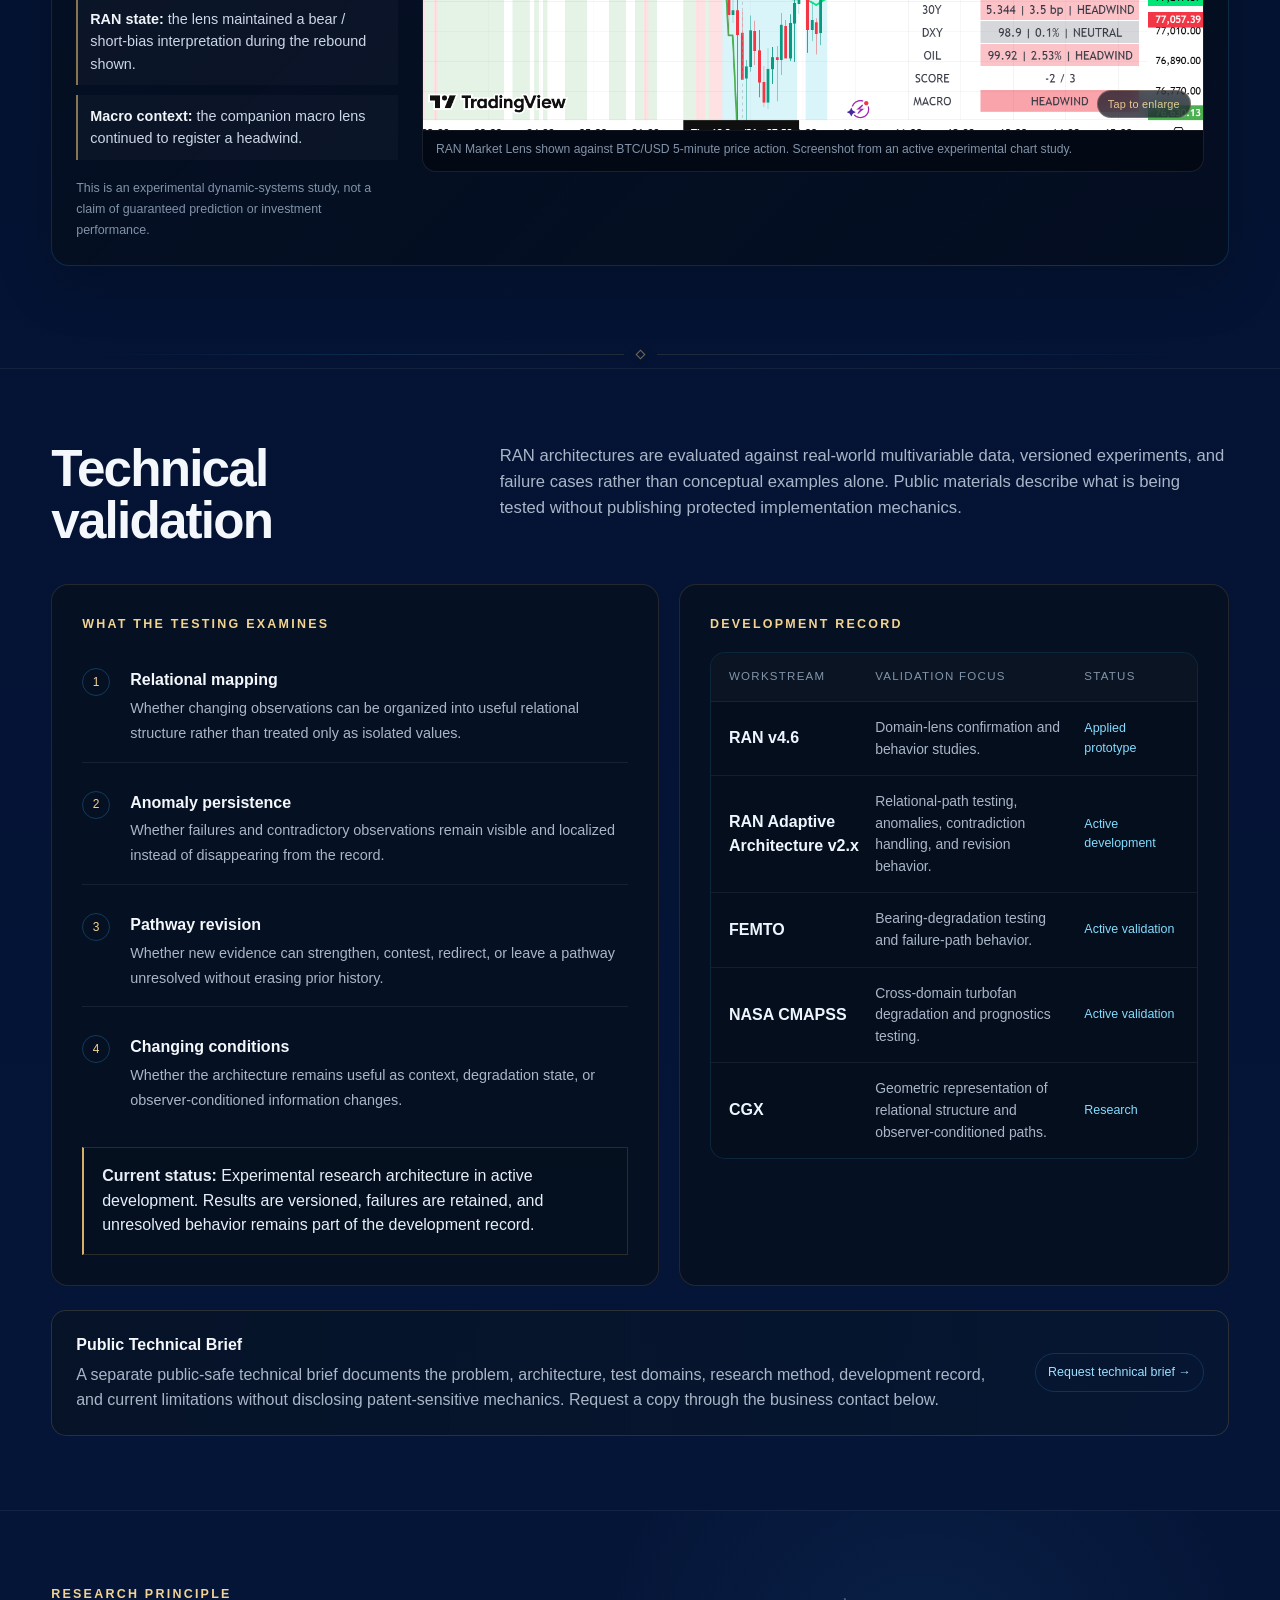
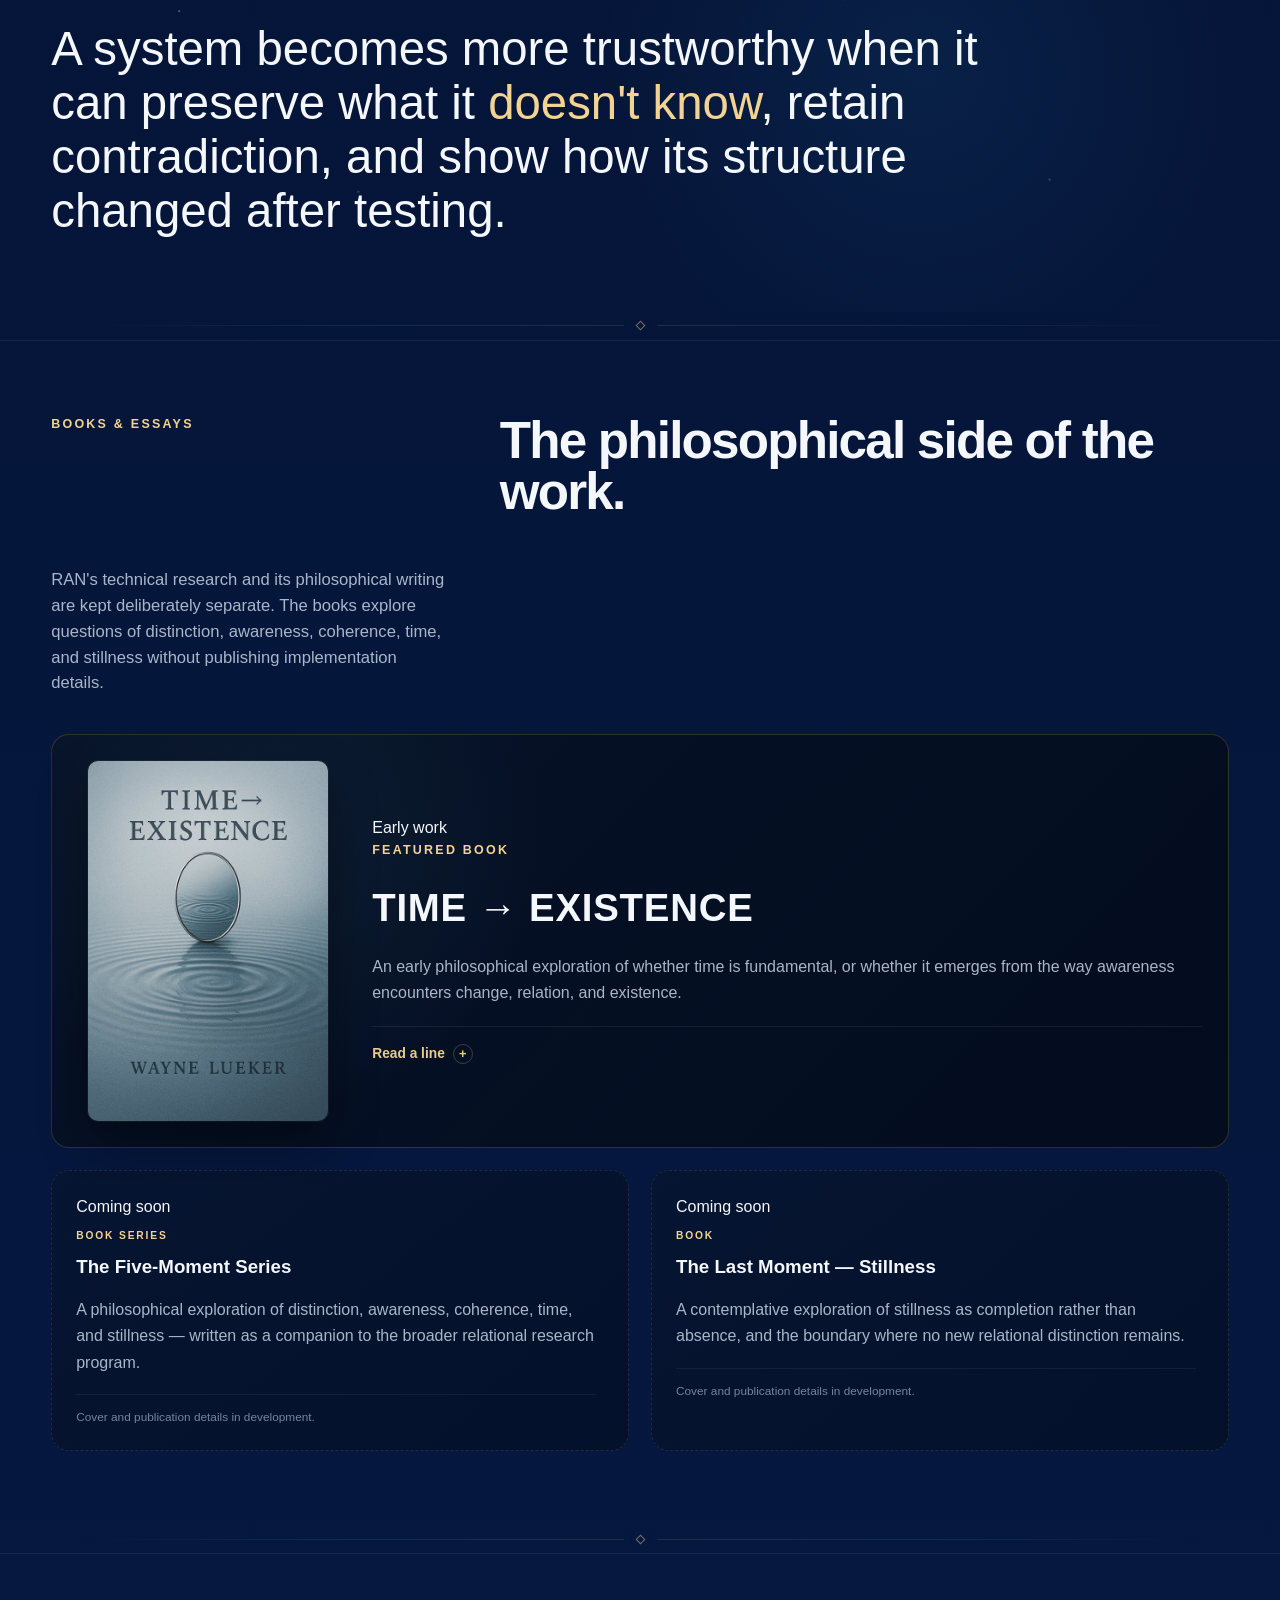
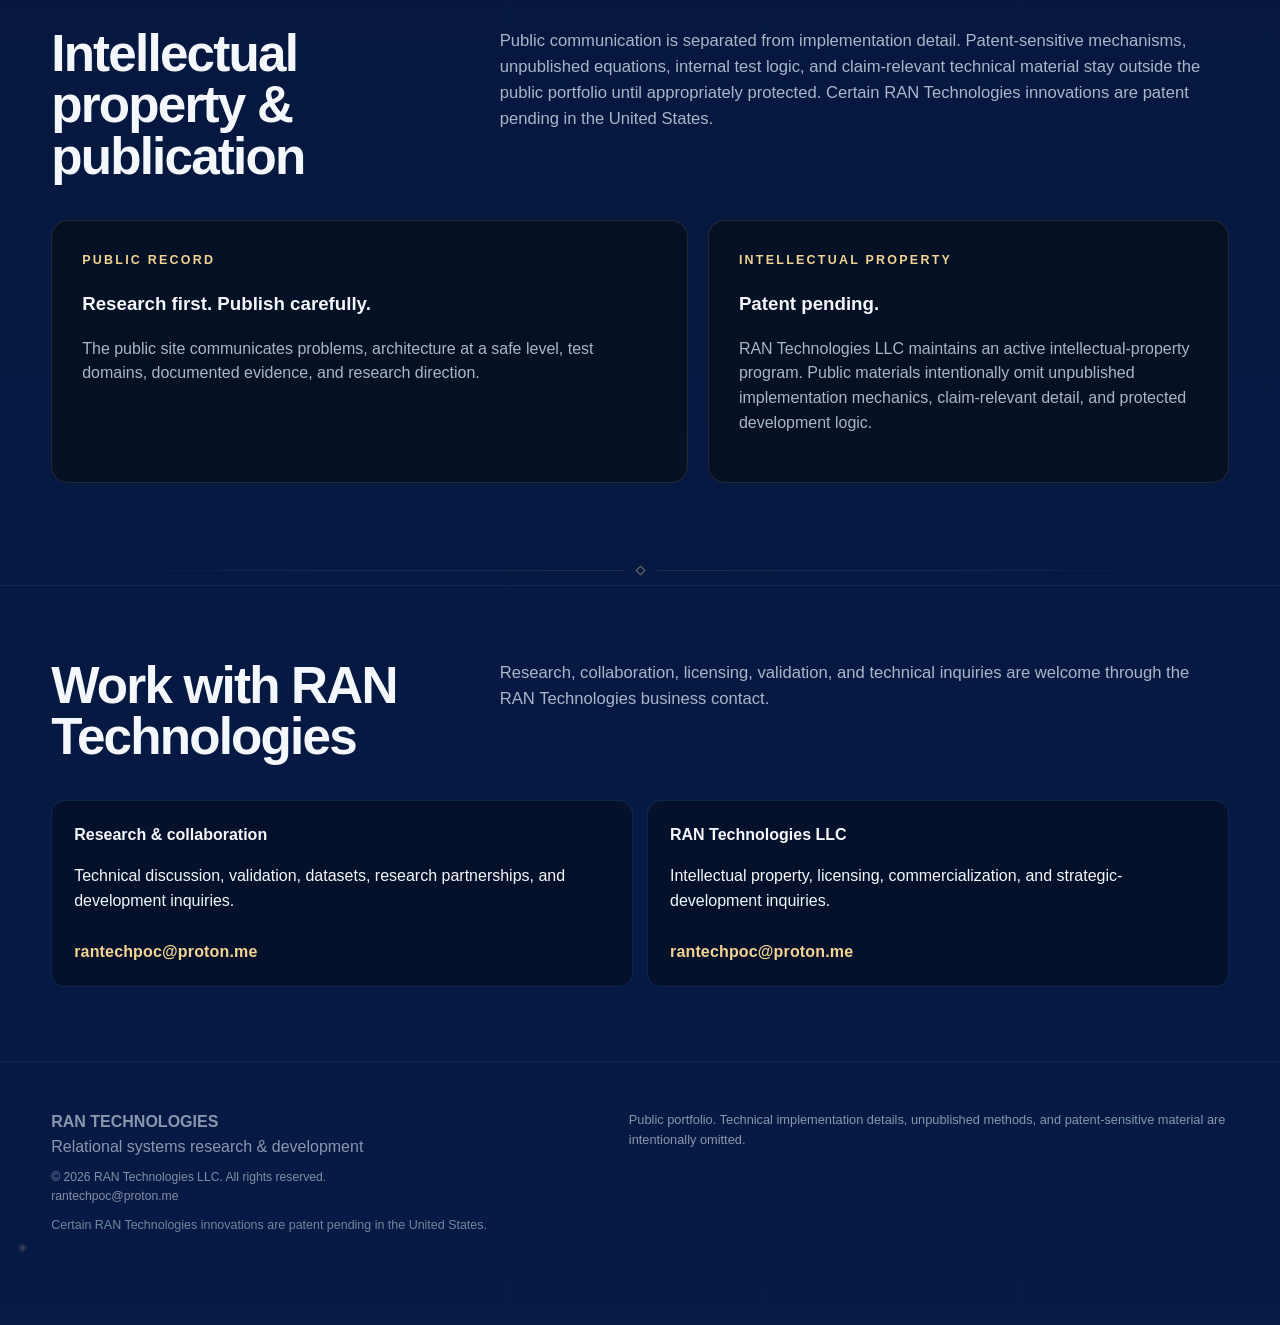
==== commit 2b745114: "Refactor site assets and rebuild hidden origin page" ====
--- a/index.html
+++ b/index.html
@@ -4,7 +4,11 @@
 <meta name="description" content="RAN Technologies develops and tests relational systems for coherence analysis, correlation geometry, adaptive reasoning, and context-aware system behavior.">
 <meta name="author" content="RAN Technologies LLC">
 <link rel="canonical" href="https://ran-technologies.com/">
-<link rel="icon" type="image/png" href="favicon.png">
+<link rel="icon" type="image/png" sizes="32x32" href="favicon-32.png">
+<link rel="icon" type="image/png" sizes="16x16" href="favicon-16.png">
+<link rel="icon" href="favicon.ico" sizes="any">
+<link rel="apple-touch-icon" sizes="180x180" href="apple-touch-icon.png">
+<meta name="theme-color" content="#020817">
 <meta property="og:type" content="website">
 <meta property="og:url" content="https://ran-technologies.com/">
 <meta property="og:title" content="RAN Technologies — Relational Systems Research">
@@ -12,635 +16,16 @@
 <meta property="og:image" content="https://ran-technologies.com/ran-social-preview.png">
 <meta property="og:image:width" content="1200">
 <meta property="og:image:height" content="630">
+<meta property="og:image:alt" content="RAN Technologies — relational systems research">
 <meta property="og:site_name" content="RAN Technologies">
 <meta name="twitter:card" content="summary_large_image">
 <meta name="twitter:title" content="RAN Technologies — Relational Systems Research">
 <meta name="twitter:description" content="RAN Technologies develops and tests relational systems for coherence analysis, correlation geometry, adaptive reasoning, and context-aware system behavior.">
 <meta name="twitter:image" content="https://ran-technologies.com/ran-social-preview.png">
-
-<style>
-:root{--bg:#020817;--navy:#07142d;--panel:#071326;--panel2:#0a1a34;--text:#f4f7fb;--muted:#aab6c8;--gold:#d5b06a;--gold2:#f2d391;--blue:#39b7ff;--line:rgba(213,176,106,.20)}*{box-sizing:border-box}html{scroll-behavior:smooth}body{margin:0;background:radial-gradient(circle at 20% 8%,rgba(45,110,255,.18),transparent 28%),linear-gradient(180deg,#020817,#061a45);color:var(--text);font-family:Inter,Arial,sans-serif;line-height:1.55}a{color:inherit;text-decoration:none}.wrap{width:min(1180px,92vw);margin:auto}nav{position:sticky;top:0;z-index:9;background:rgba(2,8,23,.82);backdrop-filter:blur(14px);border-bottom:1px solid var(--line)}.nav{height:76px;display:flex;align-items:center;justify-content:space-between}.brand{display:flex;align-items:center;gap:12px;font-size:1.05rem}.brand img{width:38px}.brand b{color:var(--gold2)}.links{display:flex;gap:24px;color:#ced8e6;font-size:.9rem}header{padding:105px 0 84px;min-height:640px;display:flex;align-items:center}.hero{display:grid;grid-template-columns:1.15fr .85fr;gap:42px;align-items:center}.eyebrow{text-transform:uppercase;letter-spacing:.18em;color:var(--gold2);font-weight:700;font-size:.78rem;margin-bottom:18px}h1{font-size:clamp(3.3rem,8vw,7.1rem);line-height:.92;letter-spacing:-.055em;margin:0 0 22px}h1 span{font-weight:350;color:#d7e1ee}.lead{font-size:clamp(1.08rem,2vw,1.36rem);color:#c8d3e3;max-width:780px}.definition{margin-top:24px;padding:18px 20px;border-left:2px solid var(--gold);background:rgba(7,19,38,.58);color:#eef4fb;max-width:790px;font-size:1.02rem}.chips{display:flex;gap:9px;flex-wrap:wrap;margin-top:22px}.chip{border:1px solid rgba(57,183,255,.18);padding:8px 11px;border-radius:999px;color:#a9dfff;font-size:.78rem}.hero-logo{background:linear-gradient(180deg,rgba(7,19,38,.85),rgba(4,11,23,.92));border:1px solid var(--line);border-radius:24px;padding:38px;text-align:center}.hero-logo img{width:min(300px,80%);filter:drop-shadow(0 0 20px rgba(242,211,145,.2))}.hero-logo h3{margin:12px 0 4px;font-size:1.5rem}.hero-logo p{margin:0;color:var(--muted)}section{padding:82px 0;border-top:1px solid rgba(255,255,255,.06)}.head{display:grid;grid-template-columns:.82fr 1.5fr;gap:50px;margin-bottom:38px}h2{font-size:clamp(2rem,4vw,3.4rem);line-height:1;margin:0;letter-spacing:-.035em}.head p{margin:0;color:var(--muted);font-size:1.04rem}.grid4{display:grid;grid-template-columns:repeat(4,1fr);gap:14px}.card{background:linear-gradient(180deg,rgba(9,24,47,.95),rgba(5,14,29,.96));border:1px solid rgba(213,176,106,.15);border-radius:17px;padding:25px;min-height:265px}.num{color:#8898ae;font:12px ui-monospace,monospace;margin-bottom:40px}.card h3{font-size:1.38rem;margin:0 0 10px}.card p{color:var(--muted);font-size:.93rem}.tag{color:var(--gold2);font-size:.72rem;letter-spacing:.11em;text-transform:uppercase}.hierarchy{display:grid;grid-template-columns:repeat(4,1fr);gap:12px;margin-top:24px}.hitem{padding:18px;border:1px solid rgba(57,183,255,.14);border-radius:14px;background:rgba(5,13,27,.62)}.hitem strong{display:block;color:var(--gold2);margin-bottom:5px}.hitem span{color:var(--muted);font-size:.88rem}.flow{display:grid;grid-template-columns:repeat(5,1fr);gap:12px;align-items:stretch}.step{background:rgba(7,19,38,.8);border:1px solid rgba(57,183,255,.14);border-radius:15px;padding:20px;position:relative}.step:not(:last-child):after{content:'→';position:absolute;right:-12px;top:50%;color:var(--gold2);z-index:2}.step b{display:block;color:var(--gold2);font-size:.78rem;margin-bottom:8px}.step strong{display:block;margin-bottom:7px}.step span{color:var(--muted);font-size:.86rem}.proof{display:grid;grid-template-columns:repeat(3,1fr);gap:14px}.proofcard{background:linear-gradient(180deg,rgba(7,19,38,.88),rgba(4,11,23,.92));border:1px solid rgba(213,176,106,.15);border-radius:17px;padding:26px}.proofcard .status{font-size:.72rem;text-transform:uppercase;letter-spacing:.1em;color:#7ed7ff}.proofcard h3{font-size:1.5rem;margin:8px 0 10px}.proofcard p{color:var(--muted)}.proofcard small{color:#8495ab}.method{font-size:clamp(1.7rem,3.7vw,3.15rem);line-height:1.14;max-width:980px}.method em{font-style:normal;color:var(--gold2)}.split{display:grid;grid-template-columns:1.1fr .9fr;gap:20px}.panel{background:rgba(6,16,32,.84);border:1px solid rgba(213,176,106,.15);border-radius:17px;padding:30px}.panel p{color:var(--muted)}.contact{display:grid;grid-template-columns:1fr 1fr;gap:14px}.contact div{padding:22px;border:1px solid rgba(57,183,255,.14);border-radius:14px;background:rgba(5,13,27,.6)}.doorwrap{padding:34px 0 10px;text-align:center}.door{display:inline-grid;place-items:center;width:48px;height:48px;border:1px solid rgba(213,176,106,.26);border-radius:50%;font-size:20px;color:var(--gold2);opacity:.62}footer{padding:48px 0 65px;color:#8798ae;border-top:1px solid rgba(255,255,255,.06)}.foot{display:flex;justify-content:space-between;gap:30px}@media(max-width:900px){.links{display:none}.hero,.head,.split{grid-template-columns:1fr}.grid4{grid-template-columns:1fr 1fr}.hierarchy{grid-template-columns:1fr 1fr}.flow,.proof,.contact{grid-template-columns:1fr}.step:not(:last-child):after{content:'↓';right:50%;top:auto;bottom:-15px}}@media(max-width:560px){.grid4,.hierarchy{grid-template-columns:1fr}}
-
-/* V4 atmospheric layer: sparse, deliberate, not decorative wallpaper */
-header{position:relative;overflow:hidden;isolation:isolate}
-header:before{content:"";position:absolute;inset:0;z-index:-2;pointer-events:none;opacity:.62;background-image:
-radial-gradient(circle at 6% 14%,rgba(255,255,255,.72) 0 1px,transparent 1.5px),
-radial-gradient(circle at 13% 31%,rgba(75,190,255,.70) 0 1px,transparent 1.6px),
-radial-gradient(circle at 20% 8%,rgba(255,255,255,.55) 0 .8px,transparent 1.4px),
-radial-gradient(circle at 27% 22%,rgba(255,255,255,.48) 0 .9px,transparent 1.4px),
-radial-gradient(circle at 34% 12%,rgba(78,184,255,.75) 0 1px,transparent 1.7px),
-radial-gradient(circle at 41% 34%,rgba(255,255,255,.50) 0 .8px,transparent 1.4px),
-radial-gradient(circle at 48% 16%,rgba(255,255,255,.65) 0 1px,transparent 1.5px),
-radial-gradient(circle at 55% 7%,rgba(65,180,255,.72) 0 1px,transparent 1.7px),
-radial-gradient(circle at 62% 28%,rgba(255,255,255,.46) 0 .8px,transparent 1.4px),
-radial-gradient(circle at 69% 11%,rgba(255,255,255,.62) 0 .9px,transparent 1.5px),
-radial-gradient(circle at 76% 35%,rgba(75,190,255,.65) 0 1px,transparent 1.6px),
-radial-gradient(circle at 84% 17%,rgba(255,255,255,.52) 0 .8px,transparent 1.4px),
-radial-gradient(circle at 91% 29%,rgba(255,255,255,.68) 0 1px,transparent 1.5px),
-radial-gradient(circle at 96% 9%,rgba(75,190,255,.55) 0 .8px,transparent 1.4px),
-radial-gradient(circle at 9% 58%,rgba(255,255,255,.42) 0 .8px,transparent 1.4px),
-radial-gradient(circle at 18% 73%,rgba(63,183,255,.62) 0 1px,transparent 1.6px),
-radial-gradient(circle at 31% 61%,rgba(255,255,255,.52) 0 .8px,transparent 1.4px),
-radial-gradient(circle at 44% 77%,rgba(255,255,255,.55) 0 .9px,transparent 1.5px),
-radial-gradient(circle at 58% 63%,rgba(63,183,255,.68) 0 1px,transparent 1.6px),
-radial-gradient(circle at 71% 80%,rgba(255,255,255,.43) 0 .8px,transparent 1.4px),
-radial-gradient(circle at 83% 59%,rgba(255,255,255,.58) 0 .9px,transparent 1.5px),
-radial-gradient(circle at 94% 74%,rgba(63,183,255,.62) 0 1px,transparent 1.6px)}
-header:after{content:"";position:absolute;width:780px;height:780px;border-radius:50%;right:-260px;top:-150px;z-index:-1;pointer-events:none;background:radial-gradient(circle,rgba(57,183,255,.16),rgba(57,183,255,.055) 36%,transparent 68%)}
-.hero-logo{box-shadow:0 22px 80px rgba(0,0,0,.28),0 0 42px rgba(57,183,255,.045)}
-.hero-logo:before,.hero-logo:after{content:"";position:absolute;border-radius:50%;border:1px solid rgba(57,183,255,.12);pointer-events:none}.hero-logo{position:relative;overflow:hidden}.hero-logo:before{width:360px;height:360px;right:-180px;top:-170px}.hero-logo:after{width:220px;height:220px;left:-130px;bottom:-110px;border-color:rgba(213,176,106,.12)}
-.missionband{position:relative;overflow:hidden;isolation:isolate;background:linear-gradient(180deg,rgba(3,10,23,.82),rgba(5,18,43,.80))}
-.missionband:before{content:"";position:absolute;inset:0;z-index:-2;opacity:.42;background-image:
-radial-gradient(circle at 8% 25%,rgba(255,255,255,.62) 0 1px,transparent 1.5px),radial-gradient(circle at 18% 64%,rgba(57,183,255,.68) 0 1px,transparent 1.6px),radial-gradient(circle at 33% 38%,rgba(255,255,255,.48) 0 .8px,transparent 1.4px),radial-gradient(circle at 47% 72%,rgba(255,255,255,.58) 0 1px,transparent 1.5px),radial-gradient(circle at 61% 31%,rgba(57,183,255,.64) 0 1px,transparent 1.6px),radial-gradient(circle at 73% 67%,rgba(255,255,255,.44) 0 .8px,transparent 1.4px),radial-gradient(circle at 88% 26%,rgba(255,255,255,.60) 0 1px,transparent 1.5px),radial-gradient(circle at 95% 75%,rgba(57,183,255,.60) 0 1px,transparent 1.6px)}
-.missiongrid{display:grid;grid-template-columns:.8fr 1.2fr;gap:52px;align-items:end}.missionbig{font-size:clamp(2.4rem,5vw,4.8rem);line-height:.98;letter-spacing:-.045em;margin:0}.missionbig em{font-style:normal;color:var(--gold2)}.missioncopy{font-size:1.06rem;color:#bdc9da;max-width:680px}.objective{margin-top:22px;padding:18px 20px;border:1px solid rgba(213,176,106,.18);border-left:2px solid var(--gold);border-radius:0 12px 12px 0;background:rgba(5,14,29,.58);color:#e8eef8}.relational-line{height:96px;position:relative;margin-top:46px}.relational-line:before{content:"";position:absolute;left:2%;right:2%;top:50%;height:1px;background:linear-gradient(90deg,transparent,rgba(57,183,255,.7) 20%,rgba(213,176,106,.85) 50%,rgba(57,183,255,.7) 80%,transparent);box-shadow:0 0 14px rgba(57,183,255,.28)}.node{position:absolute;top:50%;transform:translate(-50%,-50%);width:12px;height:12px;border-radius:50%;background:#051125;border:1px solid var(--blue);box-shadow:0 0 16px rgba(57,183,255,.65)}.node.gold{border-color:var(--gold2);box-shadow:0 0 18px rgba(242,211,145,.55)}.node.n1{left:16%}.node.n2{left:33%}.node.n3{left:50%;width:18px;height:18px}.node.n4{left:67%}.node.n5{left:84%}
-#method{position:relative;overflow:hidden;background:radial-gradient(circle at 72% 40%,rgba(57,183,255,.07),transparent 34%)}
-#method:before{content:"";position:absolute;inset:0;pointer-events:none;opacity:.26;background-image:radial-gradient(circle at 14% 25%,#fff 0 .8px,transparent 1.4px),radial-gradient(circle at 28% 70%,#39b7ff 0 1px,transparent 1.5px),radial-gradient(circle at 66% 22%,#fff 0 .8px,transparent 1.4px),radial-gradient(circle at 82% 67%,#39b7ff 0 1px,transparent 1.5px)}
-.contact a.email{display:inline-block;margin-top:10px;color:var(--gold2);font-weight:700;letter-spacing:.01em}.legal{margin-top:8px;color:#7f90a6;font-size:.76rem}
-@media(max-width:900px){.missiongrid{grid-template-columns:1fr}}
-
-.validation-grid{display:grid;grid-template-columns:1.05fr .95fr;gap:20px}.validation-list{display:grid;gap:12px}.vitem{display:grid;grid-template-columns:34px 1fr;gap:14px;padding:16px 0;border-bottom:1px solid rgba(255,255,255,.07)}.vitem:last-child{border-bottom:0}.vnum{width:28px;height:28px;border-radius:50%;display:grid;place-items:center;border:1px solid rgba(57,183,255,.25);color:var(--gold2);font-size:.75rem}.vitem strong{display:block;margin-bottom:3px}.vitem span{color:var(--muted);font-size:.9rem}.statusline{margin-top:18px;padding:16px 18px;border:1px solid rgba(213,176,106,.18);border-left:2px solid var(--gold);background:rgba(5,14,29,.58);color:#e7eef8}.record{display:grid;gap:0;border:1px solid rgba(57,183,255,.14);border-radius:15px;overflow:hidden;background:rgba(5,13,27,.55)}.record-row{display:grid;grid-template-columns:1.05fr 1.55fr .75fr;gap:14px;padding:15px 18px;border-bottom:1px solid rgba(255,255,255,.065);align-items:center}.record-row:last-child{border-bottom:0}.record-row.header{font-size:.72rem;text-transform:uppercase;letter-spacing:.11em;color:#8294aa;background:rgba(255,255,255,.025)}.record-row strong{color:#eef5ff}.record-row span{color:var(--muted);font-size:.87rem}.record-row em{font-style:normal;color:#83dcff;font-size:.78rem}.briefcta{margin-top:24px;display:flex;justify-content:space-between;gap:20px;align-items:center;padding:22px 24px;border:1px solid rgba(213,176,106,.18);border-radius:15px;background:linear-gradient(90deg,rgba(7,19,38,.88),rgba(7,23,48,.72))}.briefcta p{margin:5px 0 0;color:var(--muted)}.briefbadge{white-space:nowrap;padding:9px 12px;border-radius:999px;border:1px solid rgba(57,183,255,.18);color:#9ddfff;font-size:.78rem}@media(max-width:900px){.validation-grid{grid-template-columns:1fr}.record-row{grid-template-columns:1fr}.record-row.header{display:none}.briefcta{display:block}.briefbadge{display:inline-block;margin-top:14px}}
-
-/* V7 mobile navigation */
-.menu-toggle{
-  display:none;
-  width:46px;
-  height:42px;
-  border:1px solid rgba(213,176,106,.28);
-  border-radius:10px;
-  background:rgba(7,19,38,.78);
-  color:var(--gold2);
-  font-size:1.45rem;
-  line-height:1;
-  align-items:center;
-  justify-content:center;
-  cursor:pointer;
-  -webkit-tap-highlight-color:transparent;
-}
-.menu-toggle:focus-visible{
-  outline:2px solid var(--blue);
-  outline-offset:3px;
-}
-@media(max-width:900px){
-  .nav{position:relative}
-  .menu-toggle{display:flex}
-  .links{
-    display:none;
-    position:absolute;
-    top:68px;
-    left:0;
-    right:0;
-    z-index:20;
-    flex-direction:column;
-    gap:0;
-    padding:8px;
-    background:rgba(3,10,24,.97);
-    border:1px solid rgba(213,176,106,.22);
-    border-radius:14px;
-    box-shadow:0 18px 42px rgba(0,0,0,.42);
-    backdrop-filter:blur(16px);
-    -webkit-backdrop-filter:blur(16px);
-  }
-  .links.open{display:flex}
-  .links a{
-    padding:14px 15px;
-    border-radius:9px;
-    font-size:1rem;
-    color:#e1e9f4;
-  }
-  .links a:hover,
-  .links a:focus-visible{
-    background:rgba(57,183,255,.09);
-    color:#fff;
-    outline:none;
-  }
-}
-
-
-/* V8 proof-of-concept feature */
-.poc-feature{
-  margin-top:32px;
-  display:grid;
-  grid-template-columns:minmax(250px,.72fr) minmax(0,1.75fr);
-  gap:24px;
-  align-items:center;
-  padding:24px;
-  border:1px solid rgba(57,183,255,.16);
-  border-radius:18px;
-  background:
-    radial-gradient(circle at 86% 18%,rgba(57,183,255,.08),transparent 28%),
-    linear-gradient(135deg,rgba(6,16,34,.92),rgba(4,12,27,.72));
-  box-shadow:0 20px 55px rgba(0,0,0,.18);
-}
-.poc-copy h3{
-  margin:7px 0 10px;
-  font-size:clamp(1.35rem,2.4vw,2rem);
-}
-.poc-copy p{
-  color:var(--muted);
-  line-height:1.7;
-}
-.poc-points{
-  margin:18px 0;
-  display:grid;
-  gap:10px;
-}
-.poc-points div{
-  padding:10px 12px;
-  border-left:2px solid rgba(213,176,106,.62);
-  background:rgba(255,255,255,.025);
-  color:#cbd7e6;
-  font-size:.9rem;
-  line-height:1.55;
-}
-.poc-points strong{color:#f1f5fa}
-.poc-note{
-  margin:14px 0 0;
-  font-size:.78rem;
-  color:#8192a8!important;
-}
-.poc-figure{
-  margin:0;
-  overflow:hidden;
-  border:1px solid rgba(255,255,255,.09);
-  border-radius:14px;
-  background:#030914;
-}
-.poc-figure img{
-  display:block;
-  width:100%;
-  height:auto;
-  aspect-ratio:16/9;
-  object-fit:cover;
-}
-.poc-figure figcaption{
-  padding:10px 13px 12px;
-  color:#8293a9;
-  font-size:.76rem;
-  line-height:1.45;
-  border-top:1px solid rgba(255,255,255,.06);
-}
-@media(max-width:900px){
-  .poc-feature{
-    grid-template-columns:1fr;
-    padding:16px;
-  }
-  .poc-figure{order:-1}
-}
-
-
-/* ===== V8 visual identity additions ===== */
-.hero{position:relative;overflow:hidden}
-.hero .wrap{position:relative;z-index:2}
-.ran-hero-visual{
-  position:absolute;
-  right:max(-70px,calc((100vw - 1220px)/2 - 20px));
-  top:50%;
-  width:min(47vw,560px);
-  aspect-ratio:1;
-  transform:translateY(-50%);
-  opacity:.92;
-  pointer-events:none;
-  z-index:1;
-  filter:drop-shadow(0 0 26px rgba(63,183,255,.08));
-}
-.ran-orbit,.ran-core,.ran-node{position:absolute;border-radius:50%}
-.ran-orbit{
-  left:50%;top:50%;transform:translate(-50%,-50%);
-  border:1px solid rgba(143,230,255,.18);
-  box-shadow:inset 0 0 24px rgba(63,183,255,.025);
-}
-.orbit-a{width:82%;height:82%}
-.orbit-b{width:58%;height:58%;border-color:rgba(213,176,106,.22)}
-.orbit-c{width:34%;height:34%;border-color:rgba(143,230,255,.26)}
-.ran-core{
-  width:14px;height:14px;left:calc(50% - 7px);top:calc(50% - 7px);
-  background:#f2d391;box-shadow:0 0 16px #f2d391,0 0 48px rgba(213,176,106,.5)
-}
-.ran-node{width:8px;height:8px;background:#8fe6ff;box-shadow:0 0 14px rgba(63,183,255,.8)}
-.n1{left:21%;top:22%}.n2{right:20%;top:25%}.n3{right:15%;bottom:31%}
-.n4{left:22%;bottom:22%}.n5{left:43%;top:12%}.n6{right:34%;bottom:10%}
-.ran-lines{position:absolute;inset:0;width:100%;height:100%;opacity:.55}
-.ran-lines line{stroke:rgba(143,230,255,.22);stroke-width:1}
-.ran-divider{
-  max-width:1180px;
-  margin:0 auto;
-  padding:0 28px;
-  height:34px;
-  display:grid;
-  grid-template-columns:1fr auto 1fr;
-  align-items:center;
-  gap:13px;
-  opacity:.66
-}
-.ran-divider span{height:1px;background:linear-gradient(90deg,transparent,rgba(63,183,255,.22),rgba(213,176,106,.22))}
-.ran-divider span:last-child{transform:scaleX(-1)}
-.ran-divider i{
-  width:7px;height:7px;border:1px solid rgba(242,211,145,.72);
-  transform:rotate(45deg);box-shadow:0 0 14px rgba(213,176,106,.14)
-}
-
-/* Architecture visual */
-.architecture-flow{
-  margin-top:30px;
-  display:grid;
-  grid-template-columns:repeat(11,auto);
-  align-items:center;
-  gap:8px;
-  padding:20px;
-  border:1px solid rgba(143,230,255,.12);
-  border-radius:18px;
-  background:
-    linear-gradient(rgba(255,255,255,.018),rgba(255,255,255,.008)),
-    radial-gradient(circle at 50% 0%,rgba(63,183,255,.06),transparent 34%);
-  overflow-x:auto;
-}
-.flow-stage{
-  min-width:150px;
-  min-height:126px;
-  padding:15px 14px;
-  border:1px solid rgba(255,255,255,.08);
-  border-radius:13px;
-  background:rgba(4,13,29,.82);
-  display:flex;
-  flex-direction:column;
-  justify-content:flex-start;
-}
-.flow-stage span{font-size:.68rem;letter-spacing:.12em;color:var(--gold)}
-.flow-stage strong{margin-top:10px;color:#f4f7fb;font-size:.9rem;line-height:1.25}
-.flow-stage small{margin-top:8px;color:#8192a8;line-height:1.45}
-.flow-stage.emphasis{border-color:rgba(213,176,106,.34);box-shadow:0 0 28px rgba(213,176,106,.05)}
-.flow-arrow{color:rgba(143,230,255,.55);font-size:1.15rem}
-.flow-feedback{
-  grid-column:1/-1;
-  margin-top:4px;
-  padding-top:13px;
-  border-top:1px solid rgba(255,255,255,.06);
-  color:var(--gold2);
-  font-size:.8rem;
-  text-align:center
-}
-.flow-feedback span{color:#8fa0b5;margin-left:8px}
-
-/* Books */
-.books-section{position:relative}
-.book-grid{display:grid;grid-template-columns:repeat(2,minmax(0,1fr));gap:22px;margin-top:28px}
-.book-card{
-  display:grid;grid-template-columns:170px 1fr;gap:20px;align-items:center;
-  padding:20px;border:1px solid rgba(255,255,255,.08);border-radius:18px;
-  background:rgba(5,14,30,.72)
-}
-.book-cover{
-  aspect-ratio:2/3;
-  min-height:250px;
-  border-radius:10px;
-  padding:18px 14px;
-  display:flex;flex-direction:column;justify-content:space-between;
-  box-shadow:0 18px 38px rgba(0,0,0,.3), inset 0 0 0 1px rgba(255,255,255,.05);
-  overflow:hidden;position:relative
-}
-.book-cover:before{
-  content:"";position:absolute;inset:0;
-  background:radial-gradient(circle at 50% 32%,rgba(143,230,255,.14),transparent 24%),
-             repeating-radial-gradient(circle at 50% 32%,transparent 0 22px,rgba(213,176,106,.08) 23px 24px);
-}
-.five-moment{background:linear-gradient(160deg,#06162f,#020813 68%,#0b1730)}
-.last-moment{background:linear-gradient(160deg,#050b17,#0a1020 65%,#02050b)}
-.cover-mark,.cover-title,.cover-sub{position:relative;z-index:1}
-.cover-mark{font-size:.68rem;letter-spacing:.18em;color:var(--gold)}
-.cover-title{font-size:1.1rem;line-height:1.12;color:#f5f7fb;font-weight:700}
-.cover-sub{font-size:.62rem;line-height:1.45;color:#95a4b7}
-.book-copy h3{margin:8px 0 8px}
-.book-copy p{color:var(--muted);line-height:1.65}
-
-/* Secret door */
-.secret-door{
-  display:inline-flex;align-items:center;justify-content:center;
-  width:24px;height:24px;margin-left:10px;
-  color:rgba(213,176,106,.26);text-decoration:none;font-size:.78rem;
-  transition:.2s ease;vertical-align:middle
-}
-.secret-door:hover,.secret-door:focus-visible{
-  color:var(--gold2);
-  text-shadow:0 0 12px rgba(213,176,106,.45);
-  outline:none
-}
-
-@media(max-width:1050px){
-  .ran-hero-visual{right:-150px;opacity:.58}
-  .book-card{grid-template-columns:145px 1fr}
-}
-@media(max-width:900px){
-  .ran-hero-visual{width:520px;right:-250px;opacity:.30}
-  .architecture-flow{grid-template-columns:1fr;overflow:visible}
-  .flow-stage{min-width:0;min-height:auto}
-  .flow-arrow{transform:rotate(90deg);text-align:center}
-  .book-grid{grid-template-columns:1fr}
-}
-@media(max-width:560px){
-  .book-card{grid-template-columns:1fr}
-  .book-cover{width:150px;min-height:225px}
-}
-
-
-/* V9 nav color update */
-.links a{
-  color: rgba(242, 211, 145, 0.92);
-}
-.links a:hover,
-.links a:focus-visible{
-  color: #fff4cf;
-  text-shadow: 0 0 10px rgba(213,176,106,.22);
-}
-@media(max-width:900px){
-  .links a{
-    color: rgba(242, 211, 145, 0.95);
-  }
-  .links a:hover,
-  .links a:focus-visible{
-    color: #fff4cf;
-    background: rgba(57,183,255,.09);
-    text-shadow: none;
-  }
-}
-
-
-/* V10 featured book + excerpt */
-.book-featured{
-  grid-column:1/-1;
-  grid-template-columns:minmax(180px,260px) 1fr;
-  gap:34px;
-  padding:26px;
-  align-items:center;
-  border-color:rgba(213,176,106,.20);
-  background:
-    radial-gradient(circle at 18% 24%,rgba(143,230,255,.06),transparent 28%),
-    linear-gradient(135deg,rgba(7,18,37,.88),rgba(3,10,22,.78));
-}
-.real-book-cover{
-  width:min(100%,240px);
-  justify-self:center;
-  border-radius:10px;
-  overflow:hidden;
-  box-shadow:0 24px 48px rgba(0,0,0,.38),0 0 0 1px rgba(255,255,255,.06);
-}
-.real-book-cover img{
-  display:block;
-  width:100%;
-  height:auto;
-}
-.featured-copy h3{
-  margin:8px 0 12px;
-  font-size:clamp(1.65rem,3vw,2.45rem);
-  letter-spacing:.02em;
-}
-.book-excerpt{
-  margin-top:20px;
-  border-top:1px solid rgba(255,255,255,.07);
-  padding-top:14px;
-}
-.book-excerpt summary{
-  display:inline-flex;
-  align-items:center;
-  gap:8px;
-  cursor:pointer;
-  color:rgba(242,211,145,.96);
-  font-size:.86rem;
-  font-weight:650;
-  list-style:none;
-  user-select:none;
-}
-.book-excerpt summary::-webkit-details-marker{display:none}
-.book-excerpt summary:after{
-  content:"+";
-  display:inline-flex;
-  width:18px;
-  height:18px;
-  align-items:center;
-  justify-content:center;
-  border:1px solid rgba(213,176,106,.28);
-  border-radius:50%;
-  font-size:.8rem;
-}
-.book-excerpt[open] summary:after{content:"−"}
-.book-excerpt blockquote{
-  margin:18px 0 8px;
-  padding:16px 18px;
-  border-left:2px solid rgba(213,176,106,.66);
-  background:rgba(255,255,255,.025);
-  color:#eaf0f6;
-  font-family:Georgia,"Times New Roman",serif;
-  font-size:clamp(1.08rem,2vw,1.35rem);
-  line-height:1.55;
-}
-.excerpt-note{
-  color:#72859c;
-  font-size:.72rem;
-}
-@media(max-width:720px){
-  .book-featured{
-    grid-template-columns:1fr;
-    gap:22px;
-  }
-  .real-book-cover{width:180px}
-}
-
-
-/* ===== Final polish pass ===== */
-section{padding:74px 0}
-.ran-divider{height:28px}
-
-.book-upcoming{
-  display:block;
-  min-height:100%;
-  padding:24px;
-  border-style:dashed;
-  border-color:rgba(213,176,106,.15);
-  background:linear-gradient(145deg,rgba(7,19,38,.52),rgba(3,10,22,.48));
-}
-.book-upcoming .book-copy{max-width:520px}
-.book-upcoming .eyebrow{margin:8px 0 4px;font-size:.64rem}
-.coming-line{
-  margin-top:18px;
-  padding-top:13px;
-  border-top:1px solid rgba(255,255,255,.06);
-  color:#74869c;
-  font-size:.74rem;
-}
-
-.poc-image-button{
-  position:relative;
-  display:block;
-  width:100%;
-  padding:0;
-  border:0;
-  background:transparent;
-  cursor:zoom-in;
-  color:inherit;
-}
-.poc-image-button img{
-  display:block;
-  width:100%;
-  height:auto;
-  aspect-ratio:16/9;
-  object-fit:cover;
-}
-.zoom-hint{
-  position:absolute;
-  right:12px;
-  bottom:12px;
-  padding:7px 10px;
-  border:1px solid rgba(242,211,145,.26);
-  border-radius:999px;
-  background:rgba(2,8,23,.80);
-  color:rgba(242,211,145,.94);
-  font-size:.68rem;
-  letter-spacing:.02em;
-  backdrop-filter:blur(8px);
-  opacity:.86;
-}
-.poc-image-button:hover .zoom-hint,
-.poc-image-button:focus-visible .zoom-hint{opacity:1}
-.poc-image-button:focus-visible{
-  outline:2px solid rgba(143,230,255,.75);
-  outline-offset:-2px;
-}
-
-.chart-lightbox{
-  position:fixed;
-  inset:0;
-  z-index:999;
-  display:flex;
-  align-items:center;
-  justify-content:center;
-  padding:28px;
-  background:rgba(0,4,12,.92);
-  backdrop-filter:blur(10px);
-}
-.chart-lightbox[hidden]{display:none}
-.chart-lightbox-inner{
-  width:min(1500px,96vw);
-  max-height:92vh;
-  overflow:auto;
-  border:1px solid rgba(213,176,106,.22);
-  border-radius:16px;
-  background:#020817;
-  box-shadow:0 30px 80px rgba(0,0,0,.55);
-}
-.chart-lightbox-inner img{
-  display:block;
-  width:100%;
-  height:auto;
-}
-.chart-lightbox-caption{
-  padding:12px 15px 14px;
-  color:#8fa1b7;
-  font-size:.78rem;
-  border-top:1px solid rgba(255,255,255,.06);
-}
-.chart-lightbox-close{
-  position:fixed;
-  top:18px;
-  right:20px;
-  width:42px;
-  height:42px;
-  border:1px solid rgba(242,211,145,.28);
-  border-radius:50%;
-  background:rgba(2,8,23,.82);
-  color:#fff4cf;
-  font-size:1.65rem;
-  line-height:1;
-  cursor:pointer;
-  z-index:1000;
-}
-.chart-lightbox-close:hover,
-.chart-lightbox-close:focus-visible{
-  border-color:rgba(242,211,145,.65);
-  outline:none;
-}
-
-@media(max-width:900px){
-  section{padding:62px 0}
-  .ran-divider{height:22px}
-}
-@media(max-width:600px){
-  .chart-lightbox{padding:10px}
-  .chart-lightbox-close{top:10px;right:10px}
-  .zoom-hint{font-size:.62rem;right:8px;bottom:8px}
-}
-
-
-/* ===== Public RAN demo + differentiation section ===== */
-.ran-demo-hero-actions{display:flex;gap:12px;flex-wrap:wrap;margin-top:24px}
-.ran-demo-btn{display:inline-flex;align-items:center;justify-content:center;padding:11px 16px;border-radius:10px;border:1px solid rgba(213,176,106,.28);background:rgba(7,19,38,.72);color:#eef4fb;font-weight:750;font-size:.86rem;cursor:pointer;transition:.2s ease}
-.ran-demo-btn:hover,.ran-demo-btn:focus-visible{border-color:rgba(242,211,145,.65);color:#fff4cf;outline:none}
-.ran-demo-btn.primary{background:linear-gradient(180deg,#e0bb6f,#c99d4e);color:#07101d;border-color:#e0bb6f}
-.ran-demo-btn.primary:hover,.ran-demo-btn.primary:focus-visible{background:#f2d391;color:#07101d}
-
-#try-ran{position:relative;overflow:hidden;background:radial-gradient(circle at 82% 15%,rgba(57,183,255,.07),transparent 31%)}
-.ran-demo-kicker{color:var(--gold2);font-size:.72rem;font-weight:800;letter-spacing:.14em;text-transform:uppercase}
-.ran-demo-intro{max-width:820px;color:var(--muted);font-size:1.02rem;margin:12px 0 30px}
-.ran-demo-shell{display:grid;grid-template-columns:minmax(0,.95fr) minmax(0,1.05fr);border:1px solid rgba(213,176,106,.18);border-radius:20px;overflow:hidden;background:rgba(3,10,23,.66);box-shadow:0 24px 65px rgba(0,0,0,.2)}
-.ran-demo-input,.ran-demo-output{padding:26px}
-.ran-demo-input{border-right:1px solid rgba(255,255,255,.07)}
-.ran-demo-tabs{display:flex;gap:8px;flex-wrap:wrap;margin-bottom:24px}
-.ran-demo-tab{border:1px solid rgba(57,183,255,.18);background:rgba(8,23,44,.82);color:#c7d3e2;padding:9px 13px;border-radius:9px;font-weight:700;cursor:pointer}
-.ran-demo-tab.active{border-color:rgba(213,176,106,.55);background:rgba(213,176,106,.12);color:#fff4cf}
-.ran-demo-label{margin:18px 0 8px;color:#7f91a8;font-size:.68rem;letter-spacing:.12em;text-transform:uppercase;font-weight:800}
-.ran-demo-question{font-size:1.08rem;color:#f3f6fa;line-height:1.55}
-.ran-demo-hyp{padding:12px 13px;margin:8px 0;border:1px solid rgba(255,255,255,.075);border-radius:10px;background:rgba(255,255,255,.022);color:#dfe8f2}
-.ran-demo-hyp b{display:inline-block;min-width:38px;color:var(--gold2)}
-.ran-demo-evidence{padding:9px 11px;border-left:2px solid rgba(57,183,255,.35);margin:7px 0;background:rgba(57,183,255,.025);color:#bdc9d8;font-size:.88rem}
-.ran-demo-evidence span{color:#eef4fb;font-weight:700}
-.ran-demo-hint{margin-top:9px;color:#75879e;font-size:.76rem}
-.ran-demo-controls{margin-top:24px;padding:17px;border:1px dashed rgba(213,176,106,.24);border-radius:13px;background:rgba(213,176,106,.025)}
-.ran-demo-control-title{display:flex;justify-content:space-between;gap:10px;align-items:center;margin-bottom:13px;font-weight:800}
-.ran-demo-badge{font-size:.62rem;letter-spacing:.09em;text-transform:uppercase;color:#92dbff;border:1px solid rgba(57,183,255,.18);padding:5px 8px;border-radius:999px}
-.ran-demo-slider{display:grid;grid-template-columns:150px 1fr 44px;gap:10px;align-items:center;margin:10px 0;color:#aebbd0;font-size:.78rem}
-.ran-demo-slider input{width:100%;accent-color:#d5b06a;opacity:.72}
-.ran-demo-slider .val{text-align:right;color:#dfe7f1}
-.ran-demo-analyze{width:100%;margin-top:20px;padding:13px 16px;border:0;border-radius:10px;background:linear-gradient(180deg,#e2bd70,#c99d4e);color:#07101d;font-weight:850;font-size:.93rem;cursor:pointer}
-.ran-demo-analyze:hover,.ran-demo-analyze:focus-visible{background:#f2d391;outline:none}
-.ran-demo-result-head{display:flex;justify-content:space-between;gap:18px;align-items:flex-start;margin-bottom:22px}
-.ran-demo-state{color:var(--gold2);text-transform:uppercase;letter-spacing:.08em;font-size:.74rem;font-weight:850}
-.ran-demo-status{font-size:1.55rem;line-height:1.15;margin-top:6px}
-.ran-demo-note{max-width:220px;color:#72849b;font-size:.7rem;line-height:1.45;text-align:right}
-.ran-demo-metrics{display:grid;grid-template-columns:1fr 1fr;gap:12px;transition:.2s ease}
-.ran-demo-metric{border:1px solid rgba(255,255,255,.075);border-radius:12px;padding:15px;background:rgba(255,255,255,.022)}
-.ran-demo-metric b{display:block;margin-bottom:12px}
-.ran-demo-row{display:flex;justify-content:space-between;color:#9eacbd;font-size:.75rem;margin-top:9px}
-.ran-demo-bar{height:5px;border-radius:999px;background:#13243b;overflow:hidden;margin-top:5px}
-.ran-demo-bar i{display:block;height:100%;background:#67c89d}
-.ran-demo-bar.red i{background:#df7777}
-.ran-demo-distinction{margin-top:16px;padding:15px 16px;border-left:2px solid var(--gold);border-radius:0 10px 10px 0;background:rgba(213,176,106,.065)}
-.ran-demo-distinction small{display:block;color:#8799ae;text-transform:uppercase;letter-spacing:.09em;margin-bottom:4px}
-.ran-demo-anomalies{display:flex;gap:7px;flex-wrap:wrap;margin-top:15px}
-.ran-demo-anomaly{font-size:.7rem;color:#efb1b1;border:1px solid rgba(224,119,119,.22);background:rgba(224,119,119,.045);padding:6px 8px;border-radius:999px}
-
-#ran-difference{background:linear-gradient(180deg,rgba(3,10,23,.54),rgba(5,17,40,.56))}
-.ran-diff-grid{display:grid;grid-template-columns:repeat(3,1fr);gap:13px;margin-top:28px}
-.ran-diff-card{min-height:230px;padding:23px;border:1px solid rgba(213,176,106,.14);border-radius:16px;background:linear-gradient(180deg,rgba(8,22,43,.84),rgba(4,12,27,.82))}
-.ran-diff-card .n{color:#778aa1;font:12px ui-monospace,monospace;margin-bottom:26px}
-.ran-diff-card h3{font-size:1.18rem;margin:0 0 9px}
-.ran-diff-card p{color:var(--muted);font-size:.9rem}
-.ran-demo-statement{margin-top:28px;padding:25px;border:1px solid rgba(57,183,255,.12);border-radius:16px;background:radial-gradient(circle at 70% 50%,rgba(57,183,255,.07),transparent 40%),rgba(4,13,29,.6);font-size:clamp(1.45rem,3vw,2.45rem);line-height:1.2}
-.ran-demo-statement em{font-style:normal;color:var(--gold2)}
-.ran-demo-disclaimer{margin-top:14px;color:#72839a;font-size:.76rem}
-
-@media(max-width:900px){
-  .ran-demo-shell{grid-template-columns:1fr}
-  .ran-demo-input{border-right:0;border-bottom:1px solid rgba(255,255,255,.07)}
-  .ran-diff-grid{grid-template-columns:1fr 1fr}
-}
-@media(max-width:600px){
-  .ran-demo-input,.ran-demo-output{padding:18px}
-  .ran-demo-metrics,.ran-diff-grid{grid-template-columns:1fr}
-  .ran-demo-slider{grid-template-columns:1fr 1fr}
-  .ran-demo-slider input{grid-column:1/-1}
-  .ran-demo-result-head{display:block}
-  .ran-demo-note{text-align:left;margin-top:12px;max-width:none}
-}
-
-</style><script type="application/ld+json">
+<meta name="twitter:image:alt" content="RAN Technologies — relational systems research">
+
+<link rel="stylesheet" href="assets/css/site.css">
+<script type="application/ld+json">
 {
   "@context": "https://schema.org",
   "@graph": [
@@ -652,7 +37,7 @@
       "url": "https://ran-technologies.com/",
       "logo": {
         "@type": "ImageObject",
-        "url": "https://ran-technologies.com/favicon.png"
+        "url": "https://ran-technologies.com/assets/images/ran-mark.png"
       },
       "email": "mailto:rantechpoc@proton.me",
       "description": "Independent research and development focused on relational systems, coherence analysis, correlation geometry, adaptive reasoning, and context-aware system behavior."
@@ -671,7 +56,7 @@
 }
 </script>
 </head><body>
-<nav><div class="wrap nav"><div class="brand"><img alt="RAN mark" src="[data-uri]"/><span><b>RAN</b> Technologies</span></div><div class="links" id="main-nav"><a href="#research">Research</a><a href="#architecture">Architecture</a><a href="#try-ran">Try RAN</a><a href="#evidence">Proof</a><a href="#validation">Validation</a><a href="#books">Books</a><a href="#ip">IP</a><a href="#contact">Contact</a></div><button class="menu-toggle" type="button" aria-controls="main-nav" aria-expanded="false" aria-label="Open navigation menu"><span aria-hidden="true">☰</span></button></div></nav>
+<nav><div class="wrap nav"><div class="brand"><img alt="RAN mark" src="assets/images/ran-mark.png"/><span><b>RAN</b> Technologies</span></div><div class="links" id="main-nav"><a href="#research">Research</a><a href="#architecture">Architecture</a><a href="#try-ran">Try RAN</a><a href="#evidence">Proof</a><a href="#validation">Validation</a><a href="#books">Books</a><a href="#ip">IP</a><a href="#contact">Contact</a></div><button class="menu-toggle" type="button" aria-controls="main-nav" aria-expanded="false" aria-label="Open navigation menu"><span aria-hidden="true">☰</span></button></div></nav>
 <div class="ran-hero-visual" aria-hidden="true">
   <div class="ran-orbit orbit-a"></div>
   <div class="ran-orbit orbit-b"></div>
@@ -690,7 +75,7 @@
   </svg>
 </div>
 
-<header><div class="wrap hero"><div><div class="eyebrow">Relational systems research</div><h1>Structure from <span>relationships.</span></h1><p class="lead">RAN Technologies explores relational intelligence, coherence, correlation geometry, and emergent structure across computational and physical systems.</p><div class="definition"><strong>What RAN does:</strong> RAN develops computational systems that map relational structure, identify coherent and contradictory pathways, and use those relationships to guide context-aware system behavior.</div><div class="chips"><span class="chip">Relational intelligence</span><span class="chip">Predictive systems</span><span class="chip">Correlation geometry</span><span class="chip">Foundational research</span></div><div class="ran-demo-hero-actions"><a class="ran-demo-btn primary" href="#try-ran">Try RAN Demo</a><a class="ran-demo-btn" href="#ran-difference">What makes RAN different</a></div></div><div class="hero-logo"><img alt="RAN logo" src="[data-uri]"/><h3>Relational Awareness Network</h3><p>The wider research ecosystem behind RAN Technologies.</p></div></div></header>
+<header><div class="wrap hero"><div><div class="eyebrow">Relational systems research</div><h1>Structure from <span>relationships.</span></h1><p class="lead">RAN Technologies explores relational intelligence, coherence, correlation geometry, and emergent structure across computational and physical systems.</p><div class="definition"><strong>What RAN does:</strong> RAN develops computational systems that map relational structure, identify coherent and contradictory pathways, and use those relationships to guide context-aware system behavior.</div><div class="chips"><span class="chip">Relational intelligence</span><span class="chip">Predictive systems</span><span class="chip">Correlation geometry</span><span class="chip">Foundational research</span></div><div class="ran-demo-hero-actions"><a class="ran-demo-btn primary" href="#try-ran">Try RAN Demo</a><a class="ran-demo-btn" href="#ran-difference">What makes RAN different</a></div></div><div class="hero-logo"><img alt="RAN logo" src="assets/images/ran-mark.png"/><h3>Relational Awareness Network</h3><p>The wider research ecosystem behind RAN Technologies.</p></div></div></header>
 <section class="missionband" id="objective"><div class="wrap"><div class="missiongrid"><div><div class="eyebrow">Built for complexity</div><h2 class="missionbig">Systems that understand <em>relationships</em>, not just data.</h2></div><div class="missioncopy"><p>RAN is being developed for environments where meaning lives in changing relationships, not isolated values.</p><div class="objective"><strong>Objective:</strong> Build systems that reason through relationships while preserving uncertainty, contradiction, provenance, and the path by which conclusions are reached.</div></div></div><div aria-hidden="true" class="relational-line"><span class="node n1"></span><span class="node n2"></span><span class="node gold n3"></span><span class="node n4"></span><span class="node n5"></span></div></div></section><div class="ran-divider" aria-hidden="true"><span></span><i></i><span></span></div><section id="research"><div class="wrap"><div class="head"><h2>Research architecture</h2><p>Four connected programs investigate how useful structure can be discovered, represented, tested, and revised through relationships rather than isolated observations.</p></div><div class="grid4"><div class="card"><div class="num">01 / RAN</div><h3>RAN Coherence Engine</h3><p>The core computational technology for evaluating coherent relational structure in complex information environments.</p><span class="tag">Core technology</span></div><div class="card"><div class="num">02 / ADAPTIVE</div><h3>RAN Adaptive Architecture</h3><p>The developing architecture for pathway testing, persistent anomalies, local uncertainty, and revision without erasing history.</p><span class="tag">Active development</span></div><div class="card"><div class="num">03 / CGX</div><h3>Correlation Geometry Engine</h3><p>The geometry layer for representing relationships, observer-conditioned paths, and coherent configurations.</p><span class="tag">Geometry engine</span></div><div class="card"><div class="num">04 / MMRT</div><h3>MMRT</h3><p>Foundational research into relational descriptions of time, geometry, physical structure, and emergent spacetime.</p><span class="tag">Foundational research</span></div></div><div class="hierarchy"><div class="hitem"><strong>RAN Technologies</strong><span>Company / research organization</span></div><div class="hitem"><strong>Relational Awareness Network</strong><span>Broader research ecosystem</span></div><div class="hitem"><strong>RAN Coherence Engine</strong><span>Core computational technology</span></div><div class="hitem"><strong>CGX + MMRT</strong><span>Geometry engine + foundational research</span></div></div></div></section><div class="ran-divider" aria-hidden="true"><span></span><i></i><span></span></div><section id="architecture"><div class="wrap"><div class="head"><h2>How RAN operates</h2><p>The public architecture is deliberately high-level. It shows the research flow without publishing implementation mechanics or patent-sensitive details.</p></div></div>
 <div class="architecture-flow" role="img" aria-label="RAN public architecture flow from observations through relational mapping, coherence analysis, structural divergence, relational path evaluation, context-aware output, and feedback">
   <div class="flow-stage"><span>01</span><strong>Observations</strong><small>Events, signals, context</small></div>
@@ -804,7 +189,7 @@
     <p class="poc-note">This is an experimental dynamic-systems study, not a claim of guaranteed prediction or investment performance.</p>
   </div>
   <figure class="poc-figure">
-    <button class="poc-image-button" type="button" aria-label="Enlarge BTC proof-of-concept chart"><img src="[data-uri]